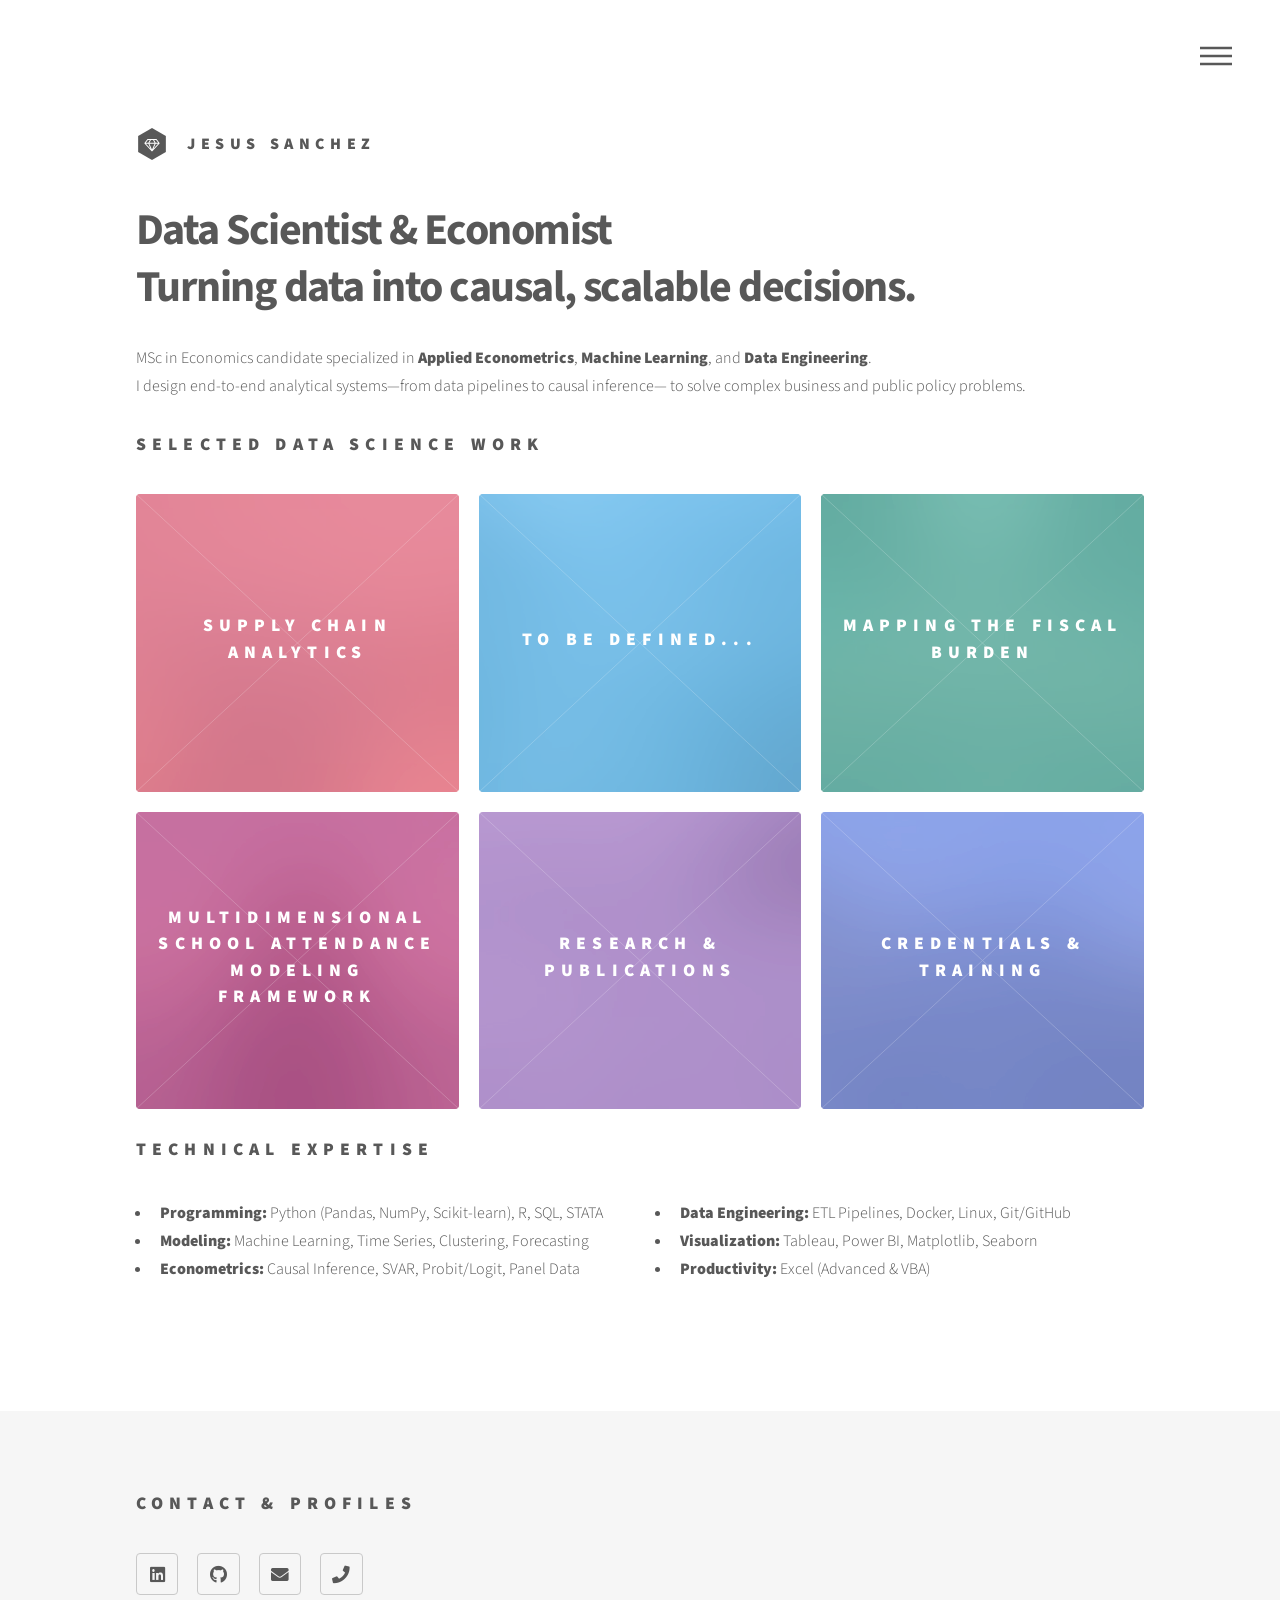
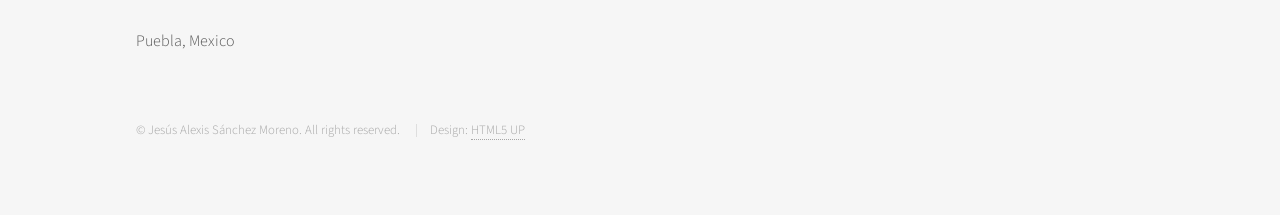
==== index.html @ 9dffff9d "credentials" ====
<!DOCTYPE HTML>
<html lang="en">

<head>
	<title>Jesus Sanchez | Data Scientist & Economist</title>
	<meta charset="utf-8" />
	<meta name="viewport" content="width=device-width, initial-scale=1, user-scalable=no" />
	<meta name="description"
		content="Jesus Sanchez – Data Scientist & Economist specializing in applied econometrics, machine learning, and data engineering for decision-making." />
	<link rel="stylesheet" href="assets/css/main.css" />
	<noscript>
		<link rel="stylesheet" href="assets/css/noscript.css" />
	</noscript>
</head>

<body class="is-preload">
	<div id="wrapper">

		<!-- Header -->
		<header id="header">
			<div class="inner">
				<a href="index.html" class="logo">
					<span class="symbol"><img src="images/logo.svg" alt="" /></span>
					<span class="title">Jesus Sanchez</span>
				</a>
				<nav>
					<ul>
						<li><a href="#menu">Menu</a></li>
					</ul>
				</nav>
			</div>
		</header>

		<!-- Menu -->
		<nav id="menu">
			<h2>Menu</h2>
			<ul>
				<li><a href="index.html">Home</a></li>
				<li><a href="https://github.com/JesusSanchezM" target="_blank">GitHub</a></li>
				<li><a href="https://linkedin.com/in/jesus-alexis-sanchez-moreno-b64694247" target="_blank">LinkedIn</a>
				</li>
			</ul>
		</nav>

		<!-- Main -->
		<div id="main">
			<div class="inner">

				<!-- Hero Section -->
				<header>
					<h1>
						Data Scientist & Economist<br />
						Turning data into causal, scalable decisions.
					</h1>
					<p>
						MSc in Economics candidate specialized in <b>Applied Econometrics</b>,
						<b>Machine Learning</b>, and <b>Data Engineering</b>.<br />
						I design end-to-end analytical systems—from data pipelines to causal inference—
						to solve complex business and public policy problems.
					</p>
				</header>

				<!-- Projects -->
				<h2>Selected Data Science Work</h2>
				<section class="tiles">

					<article class="style1">
						<span class="image"><img src="images/pic01.jpg" alt="" /></span>
						<a href="1.supply_chain.html">
							<h2>Supply Chain Analytics</h2>
							<div class="content">
								<p>
									Demand forecasting, inventory optimization, and unsupervised learning
									for operational decision-making.
								</p>
							</div>
						</a>
					</article>

					<article class="style2">
						<span class="image"><img src="images/pic02.jpg" alt="" /></span>
						<a href="2.marketing.html">
							<h2>To be defined...</h2>
							<div class="content">
								<p>
									Customer Lifetime Value, ROI attribution, and predictive segmentation models.
								</p>
							</div>
						</a>
					</article>

					<article class="style3">
						<span class="image"><img src="images/pic03.jpg" alt="" /></span>
						<a href="3.fiscal.html">
							<h2>Mapping the fiscal burden</h2>
							<div class="content">
								<p>
									Automated ETL pipelines, reproducible workflows, and data governance solutions.
								</p>
							</div>
						</a>
					</article>

					<article class="style4">
						<span class="image"><img src="images/pic04.jpg" alt="" /></span>
						<a href="4.socioeconomic.html">
							<h2>Multidimensional school attendance modeling framework</h2>
							<div class="content">
								<p>
									Econometric modeling and causal inference applied to education
									and socioeconomic outcomes.
								</p>
							</div>
						</a>
					</article>

					<article class="style5">
						<span class="image"><img src="images/pic05.jpg" alt="" /></span>
						<a href="5.publications.html">
							<h2>Research & Publications</h2>
							<div class="content">
								<p>
									Academic research, empirical papers, and central-bank data challenges.
								</p>
							</div>
						</a>
					</article>

					<article class="style6">
						<span class="image"><img src="images/pic06.jpg" alt="" /></span>
						<a href="6.certificates.html">
							<h2>Credentials & Training</h2>
							<div class="content">
								<p>
									Applied Data Science, FinTech, and professional certifications.
								</p>
							</div>
						</a>
					</article>

				</section>

				<br />

				<!-- Tech Stack -->
				<h2>Technical Expertise</h2>
				<div class="row">
					<div class="col-6 col-12-medium">
						<ul>
							<li><b>Programming:</b> Python (Pandas, NumPy, Scikit-learn), R, SQL, STATA</li>
							<li><b>Modeling:</b> Machine Learning, Time Series, Clustering, Forecasting</li>
							<li><b>Econometrics:</b> Causal Inference, SVAR, Probit/Logit, Panel Data</li>
						</ul>
					</div>
					<div class="col-6 col-12-medium">
						<ul>
							<li><b>Data Engineering:</b> ETL Pipelines, Docker, Linux, Git/GitHub</li>
							<li><b>Visualization:</b> Tableau, Power BI, Matplotlib, Seaborn</li>
							<li><b>Productivity:</b> Excel (Advanced & VBA)</li>
						</ul>
					</div>
				</div>

			</div>
		</div>

		<!-- Footer -->
		<footer id="footer">
			<div class="inner">
				<section>
					<h2>Contact & Profiles</h2>
					<ul class="icons">
						<li>
							<a href="https://linkedin.com/in/jesus-alexis-sanchez-moreno-b64694247"
								class="icon brands style2 fa-linkedin">
								<span class="label">LinkedIn</span>
							</a>
						</li>
						<li>
							<a href="https://github.com/JesusSanchezM" class="icon brands style2 fa-github">
								<span class="label">GitHub</span>
							</a>
						</li>
						<li>
							<a href="mailto:sm224470329@alm.buap.mx" class="icon solid style2 fa-envelope">
								<span class="label">Email</span>
							</a>
						</li>
						<li>
							<a href="tel:+522221058033" class="icon solid style2 fa-phone">
								<span class="label">Phone</span>
							</a>
						</li>
					</ul>
					<p>Puebla, Mexico</p>
				</section>

				<ul class="copyright">
					<li>&copy; Jesús Alexis Sánchez Moreno. All rights reserved.</li>
					<li>Design: <a href="http://html5up.net">HTML5 UP</a></li>
				</ul>
			</div>
		</footer>

	</div>

	<!-- Scripts -->
	<script src="assets/js/jquery.min.js"></script>
	<script src="assets/js/browser.min.js"></script>
	<script src="assets/js/breakpoints.min.js"></script>
	<script src="assets/js/util.js"></script>
	<script src="assets/js/main.js"></script>

</body>

</html>
---- assets/css/main.css ----
@import url(fontawesome-all.min.css);
@import url("https://fonts.googleapis.com/css?family=Source+Sans+Pro:300,700,900");

/*
	Phantom by HTML5 UP
	html5up.net | @ajlkn
	Free for personal and commercial use under the CCA 3.0 license (html5up.net/license)
*/

html, body, div, span, applet, object,
iframe, h1, h2, h3, h4, h5, h6, p, blockquote,
pre, a, abbr, acronym, address, big, cite,
code, del, dfn, em, img, ins, kbd, q, s, samp,
small, strike, strong, sub, sup, tt, var, b,
u, i, center, dl, dt, dd, ol, ul, li, fieldset,
form, label, legend, table, caption, tbody,
tfoot, thead, tr, th, td, article, aside,
canvas, details, embed, figure, figcaption,
footer, header, hgroup, menu, nav, output, ruby,
section, summary, time, mark, audio, video {
	margin: 0;
	padding: 0;
	border: 0;
	font-size: 100%;
	font: inherit;
	vertical-align: baseline;}

article, aside, details, figcaption, figure,
footer, header, hgroup, menu, nav, section {
	display: block;}

body {
	line-height: 1;
}

ol, ul {
	list-style: none;
}

blockquote, q {
	quotes: none;
}

	blockquote:before, blockquote:after, q:before, q:after {
		content: '';
		content: none;
	}

table {
	border-collapse: collapse;
	border-spacing: 0;
}

body {
	-webkit-text-size-adjust: none;
}

mark {
	background-color: transparent;
	color: inherit;
}

input::-moz-focus-inner {
	border: 0;
	padding: 0;
}

input, select, textarea {
	-moz-appearance: none;
	-webkit-appearance: none;
	-ms-appearance: none;
	appearance: none;
}

/* Basic */

	@-ms-viewport {
		width: device-width;
	}

	body {
		-ms-overflow-style: scrollbar;
	}

	@media screen and (max-width: 480px) {

		html, body {
			min-width: 320px;
		}

	}

	html {
		box-sizing: border-box;
	}

	*, *:before, *:after {
		box-sizing: inherit;
	}

	body {
		background: #ffffff;
	}

		body.is-preload *, body.is-preload *:before, body.is-preload *:after {
			-moz-animation: none !important;
			-webkit-animation: none !important;
			-ms-animation: none !important;
			animation: none !important;
			-moz-transition: none !important;
			-webkit-transition: none !important;
			-ms-transition: none !important;
			transition: none !important;
		}

/* Type */

	body, input, select, textarea {
		color: #585858;
		font-family: "Source Sans Pro", Helvetica, sans-serif;
		font-size: 16pt;
		font-weight: 300;
		line-height: 1.75;
	}

		@media screen and (max-width: 1680px) {

			body, input, select, textarea {
				font-size: 14pt;
			}

		}

		@media screen and (max-width: 1280px) {

			body, input, select, textarea {
				font-size: 12pt;
			}

		}

	a {
		-moz-transition: border-bottom-color 0.2s ease, color 0.2s ease;
		-webkit-transition: border-bottom-color 0.2s ease, color 0.2s ease;
		-ms-transition: border-bottom-color 0.2s ease, color 0.2s ease;
		transition: border-bottom-color 0.2s ease, color 0.2s ease;
		text-decoration: none;
		color: #585858;
		border-bottom: dotted 1px rgba(88, 88, 88, 0.5);
	}

		a:hover {
			border-bottom-color: transparent;
			color: #f2849e !important;
		}

	strong, b {
		font-weight: 900;
	}

	em, i {
		font-style: italic;
	}

	p {
		margin: 0 0 2em 0;
	}

	h1 {
		font-size: 2.75em;
		font-weight: 700;
		line-height: 1.3;
		margin: 0 0 1em 0;
		letter-spacing: -0.035em;
	}

		h1 a {
			color: inherit;
		}

		@media screen and (max-width: 736px) {

			h1 {
				font-size: 2em;
				margin: 0 0 1em 0;
			}

		}

		@media screen and (max-width: 360px) {

			h1 {
				font-size: 1.75em;
			}

		}

	h2, h3, h4, h5, h6 {
		font-weight: 900;
		line-height: 1.5;
		margin: 0 0 2em 0;
		text-transform: uppercase;
		letter-spacing: 0.35em;
	}

		h2 a, h3 a, h4 a, h5 a, h6 a {
			color: inherit;
		}

	h2 {
		font-size: 1.1em;
	}

	h3 {
		font-size: 1em;
	}

	h4 {
		font-size: 0.8em;
	}

	h5 {
		font-size: 0.8em;
	}

	h6 {
		font-size: 0.8em;
	}

	@media screen and (max-width: 980px) {

		h1 br, h2 br, h3 br, h4 br, h5 br, h6 br {
			display: none;
		}

	}

	@media screen and (max-width: 736px) {

		h2 {
			font-size: 1em;
		}

		h3 {
			font-size: 0.8em;
		}

	}

	sub {
		font-size: 0.8em;
		position: relative;
		top: 0.5em;
	}

	sup {
		font-size: 0.8em;
		position: relative;
		top: -0.5em;
	}

	blockquote {
		border-left: solid 4px #c9c9c9;
		font-style: italic;
		margin: 0 0 2em 0;
		padding: 0.5em 0 0.5em 2em;
	}

	code {
		background: rgba(144, 144, 144, 0.075);
		border-radius: 4px;
		border: solid 1px #c9c9c9;
		font-family: "Courier New", monospace;
		font-size: 0.9em;
		margin: 0 0.25em;
		padding: 0.25em 0.65em;
	}

	pre {
		-webkit-overflow-scrolling: touch;
		font-family: "Courier New", monospace;
		font-size: 0.9em;
		margin: 0 0 2em 0;
	}

		pre code {
			display: block;
			line-height: 1.75;
			padding: 1em 1.5em;
			overflow-x: auto;
		}

	hr {
		border: 0;
		border-bottom: solid 1px #c9c9c9;
		margin: 2em 0;
	}

		hr.major {
			margin: 3em 0;
		}

	.align-left {
		text-align: left;
	}

	.align-center {
		text-align: center;
	}

	.align-right {
		text-align: right;
	}

/* Row */

	.row {
		display: flex;
		flex-wrap: wrap;
		box-sizing: border-box;
		align-items: stretch;
	}

		.row > * {
			box-sizing: border-box;
		}

		.row.gtr-uniform > * > :last-child {
			margin-bottom: 0;
		}

		.row.aln-left {
			justify-content: flex-start;
		}

		.row.aln-center {
			justify-content: center;
		}

		.row.aln-right {
			justify-content: flex-end;
		}

		.row.aln-top {
			align-items: flex-start;
		}

		.row.aln-middle {
			align-items: center;
		}

		.row.aln-bottom {
			align-items: flex-end;
		}

		.row > .imp {
			order: -1;
		}

		.row > .col-1 {
			width: 8.33333%;
		}

		.row > .off-1 {
			margin-left: 8.33333%;
		}

		.row > .col-2 {
			width: 16.66667%;
		}

		.row > .off-2 {
			margin-left: 16.66667%;
		}

		.row > .col-3 {
			width: 25%;
		}

		.row > .off-3 {
			margin-left: 25%;
		}

		.row > .col-4 {
			width: 33.33333%;
		}

		.row > .off-4 {
			margin-left: 33.33333%;
		}

		.row > .col-5 {
			width: 41.66667%;
		}

		.row > .off-5 {
			margin-left: 41.66667%;
		}

		.row > .col-6 {
			width: 50%;
		}

		.row > .off-6 {
			margin-left: 50%;
		}

		.row > .col-7 {
			width: 58.33333%;
		}

		.row > .off-7 {
			margin-left: 58.33333%;
		}

		.row > .col-8 {
			width: 66.66667%;
		}

		.row > .off-8 {
			margin-left: 66.66667%;
		}

		.row > .col-9 {
			width: 75%;
		}

		.row > .off-9 {
			margin-left: 75%;
		}

		.row > .col-10 {
			width: 83.33333%;
		}

		.row > .off-10 {
			margin-left: 83.33333%;
		}

		.row > .col-11 {
			width: 91.66667%;
		}

		.row > .off-11 {
			margin-left: 91.66667%;
		}

		.row > .col-12 {
			width: 100%;
		}

		.row > .off-12 {
			margin-left: 100%;
		}

		.row.gtr-0 {
			margin-top: 0;
			margin-left: 0em;
		}

			.row.gtr-0 > * {
				padding: 0 0 0 0em;
			}

			.row.gtr-0.gtr-uniform {
				margin-top: 0em;
			}

				.row.gtr-0.gtr-uniform > * {
					padding-top: 0em;
				}

		.row.gtr-25 {
			margin-top: 0;
			margin-left: -0.5em;
		}

			.row.gtr-25 > * {
				padding: 0 0 0 0.5em;
			}

			.row.gtr-25.gtr-uniform {
				margin-top: -0.5em;
			}

				.row.gtr-25.gtr-uniform > * {
					padding-top: 0.5em;
				}

		.row.gtr-50 {
			margin-top: 0;
			margin-left: -1em;
		}

			.row.gtr-50 > * {
				padding: 0 0 0 1em;
			}

			.row.gtr-50.gtr-uniform {
				margin-top: -1em;
			}

				.row.gtr-50.gtr-uniform > * {
					padding-top: 1em;
				}

		.row {
			margin-top: 0;
			margin-left: -2em;
		}

			.row > * {
				padding: 0 0 0 2em;
			}

			.row.gtr-uniform {
				margin-top: -2em;
			}

				.row.gtr-uniform > * {
					padding-top: 2em;
				}

		.row.gtr-150 {
			margin-top: 0;
			margin-left: -3em;
		}

			.row.gtr-150 > * {
				padding: 0 0 0 3em;
			}

			.row.gtr-150.gtr-uniform {
				margin-top: -3em;
			}

				.row.gtr-150.gtr-uniform > * {
					padding-top: 3em;
				}

		.row.gtr-200 {
			margin-top: 0;
			margin-left: -4em;
		}

			.row.gtr-200 > * {
				padding: 0 0 0 4em;
			}

			.row.gtr-200.gtr-uniform {
				margin-top: -4em;
			}

				.row.gtr-200.gtr-uniform > * {
					padding-top: 4em;
				}

		@media screen and (max-width: 1680px) {

			.row {
				display: flex;
				flex-wrap: wrap;
				box-sizing: border-box;
				align-items: stretch;
			}

				.row > * {
					box-sizing: border-box;
				}

				.row.gtr-uniform > * > :last-child {
					margin-bottom: 0;
				}

				.row.aln-left {
					justify-content: flex-start;
				}

				.row.aln-center {
					justify-content: center;
				}

				.row.aln-right {
					justify-content: flex-end;
				}

				.row.aln-top {
					align-items: flex-start;
				}

				.row.aln-middle {
					align-items: center;
				}

				.row.aln-bottom {
					align-items: flex-end;
				}

				.row > .imp-xlarge {
					order: -1;
				}

				.row > .col-1-xlarge {
					width: 8.33333%;
				}

				.row > .off-1-xlarge {
					margin-left: 8.33333%;
				}

				.row > .col-2-xlarge {
					width: 16.66667%;
				}

				.row > .off-2-xlarge {
					margin-left: 16.66667%;
				}

				.row > .col-3-xlarge {
					width: 25%;
				}

				.row > .off-3-xlarge {
					margin-left: 25%;
				}

				.row > .col-4-xlarge {
					width: 33.33333%;
				}

				.row > .off-4-xlarge {
					margin-left: 33.33333%;
				}

				.row > .col-5-xlarge {
					width: 41.66667%;
				}

				.row > .off-5-xlarge {
					margin-left: 41.66667%;
				}

				.row > .col-6-xlarge {
					width: 50%;
				}

				.row > .off-6-xlarge {
					margin-left: 50%;
				}

				.row > .col-7-xlarge {
					width: 58.33333%;
				}

				.row > .off-7-xlarge {
					margin-left: 58.33333%;
				}

				.row > .col-8-xlarge {
					width: 66.66667%;
				}

				.row > .off-8-xlarge {
					margin-left: 66.66667%;
				}

				.row > .col-9-xlarge {
					width: 75%;
				}

				.row > .off-9-xlarge {
					margin-left: 75%;
				}

				.row > .col-10-xlarge {
					width: 83.33333%;
				}

				.row > .off-10-xlarge {
					margin-left: 83.33333%;
				}

				.row > .col-11-xlarge {
					width: 91.66667%;
				}

				.row > .off-11-xlarge {
					margin-left: 91.66667%;
				}

				.row > .col-12-xlarge {
					width: 100%;
				}

				.row > .off-12-xlarge {
					margin-left: 100%;
				}

				.row.gtr-0 {
					margin-top: 0;
					margin-left: 0em;
				}

					.row.gtr-0 > * {
						padding: 0 0 0 0em;
					}

					.row.gtr-0.gtr-uniform {
						margin-top: 0em;
					}

						.row.gtr-0.gtr-uniform > * {
							padding-top: 0em;
						}

				.row.gtr-25 {
					margin-top: 0;
					margin-left: -0.5em;
				}

					.row.gtr-25 > * {
						padding: 0 0 0 0.5em;
					}

					.row.gtr-25.gtr-uniform {
						margin-top: -0.5em;
					}

						.row.gtr-25.gtr-uniform > * {
							padding-top: 0.5em;
						}

				.row.gtr-50 {
					margin-top: 0;
					margin-left: -1em;
				}

					.row.gtr-50 > * {
						padding: 0 0 0 1em;
					}

					.row.gtr-50.gtr-uniform {
						margin-top: -1em;
					}

						.row.gtr-50.gtr-uniform > * {
							padding-top: 1em;
						}

				.row {
					margin-top: 0;
					margin-left: -2em;
				}

					.row > * {
						padding: 0 0 0 2em;
					}

					.row.gtr-uniform {
						margin-top: -2em;
					}

						.row.gtr-uniform > * {
							padding-top: 2em;
						}

				.row.gtr-150 {
					margin-top: 0;
					margin-left: -3em;
				}

					.row.gtr-150 > * {
						padding: 0 0 0 3em;
					}

					.row.gtr-150.gtr-uniform {
						margin-top: -3em;
					}

						.row.gtr-150.gtr-uniform > * {
							padding-top: 3em;
						}

				.row.gtr-200 {
					margin-top: 0;
					margin-left: -4em;
				}

					.row.gtr-200 > * {
						padding: 0 0 0 4em;
					}

					.row.gtr-200.gtr-uniform {
						margin-top: -4em;
					}

						.row.gtr-200.gtr-uniform > * {
							padding-top: 4em;
						}

		}

		@media screen and (max-width: 1280px) {

			.row {
				display: flex;
				flex-wrap: wrap;
				box-sizing: border-box;
				align-items: stretch;
			}

				.row > * {
					box-sizing: border-box;
				}

				.row.gtr-uniform > * > :last-child {
					margin-bottom: 0;
				}

				.row.aln-left {
					justify-content: flex-start;
				}

				.row.aln-center {
					justify-content: center;
				}

				.row.aln-right {
					justify-content: flex-end;
				}

				.row.aln-top {
					align-items: flex-start;
				}

				.row.aln-middle {
					align-items: center;
				}

				.row.aln-bottom {
					align-items: flex-end;
				}

				.row > .imp-large {
					order: -1;
				}

				.row > .col-1-large {
					width: 8.33333%;
				}

				.row > .off-1-large {
					margin-left: 8.33333%;
				}

				.row > .col-2-large {
					width: 16.66667%;
				}

				.row > .off-2-large {
					margin-left: 16.66667%;
				}

				.row > .col-3-large {
					width: 25%;
				}

				.row > .off-3-large {
					margin-left: 25%;
				}

				.row > .col-4-large {
					width: 33.33333%;
				}

				.row > .off-4-large {
					margin-left: 33.33333%;
				}

				.row > .col-5-large {
					width: 41.66667%;
				}

				.row > .off-5-large {
					margin-left: 41.66667%;
				}

				.row > .col-6-large {
					width: 50%;
				}

				.row > .off-6-large {
					margin-left: 50%;
				}

				.row > .col-7-large {
					width: 58.33333%;
				}

				.row > .off-7-large {
					margin-left: 58.33333%;
				}

				.row > .col-8-large {
					width: 66.66667%;
				}

				.row > .off-8-large {
					margin-left: 66.66667%;
				}

				.row > .col-9-large {
					width: 75%;
				}

				.row > .off-9-large {
					margin-left: 75%;
				}

				.row > .col-10-large {
					width: 83.33333%;
				}

				.row > .off-10-large {
					margin-left: 83.33333%;
				}

				.row > .col-11-large {
					width: 91.66667%;
				}

				.row > .off-11-large {
					margin-left: 91.66667%;
				}

				.row > .col-12-large {
					width: 100%;
				}

				.row > .off-12-large {
					margin-left: 100%;
				}

				.row.gtr-0 {
					margin-top: 0;
					margin-left: 0em;
				}

					.row.gtr-0 > * {
						padding: 0 0 0 0em;
					}

					.row.gtr-0.gtr-uniform {
						margin-top: 0em;
					}

						.row.gtr-0.gtr-uniform > * {
							padding-top: 0em;
						}

				.row.gtr-25 {
					margin-top: 0;
					margin-left: -0.5em;
				}

					.row.gtr-25 > * {
						padding: 0 0 0 0.5em;
					}

					.row.gtr-25.gtr-uniform {
						margin-top: -0.5em;
					}

						.row.gtr-25.gtr-uniform > * {
							padding-top: 0.5em;
						}

				.row.gtr-50 {
					margin-top: 0;
					margin-left: -1em;
				}

					.row.gtr-50 > * {
						padding: 0 0 0 1em;
					}

					.row.gtr-50.gtr-uniform {
						margin-top: -1em;
					}

						.row.gtr-50.gtr-uniform > * {
							padding-top: 1em;
						}

				.row {
					margin-top: 0;
					margin-left: -2em;
				}

					.row > * {
						padding: 0 0 0 2em;
					}

					.row.gtr-uniform {
						margin-top: -2em;
					}

						.row.gtr-uniform > * {
							padding-top: 2em;
						}

				.row.gtr-150 {
					margin-top: 0;
					margin-left: -3em;
				}

					.row.gtr-150 > * {
						padding: 0 0 0 3em;
					}

					.row.gtr-150.gtr-uniform {
						margin-top: -3em;
					}

						.row.gtr-150.gtr-uniform > * {
							padding-top: 3em;
						}

				.row.gtr-200 {
					margin-top: 0;
					margin-left: -4em;
				}

					.row.gtr-200 > * {
						padding: 0 0 0 4em;
					}

					.row.gtr-200.gtr-uniform {
						margin-top: -4em;
					}

						.row.gtr-200.gtr-uniform > * {
							padding-top: 4em;
						}

		}

		@media screen and (max-width: 980px) {

			.row {
				display: flex;
				flex-wrap: wrap;
				box-sizing: border-box;
				align-items: stretch;
			}

				.row > * {
					box-sizing: border-box;
				}

				.row.gtr-uniform > * > :last-child {
					margin-bottom: 0;
				}

				.row.aln-left {
					justify-content: flex-start;
				}

				.row.aln-center {
					justify-content: center;
				}

				.row.aln-right {
					justify-content: flex-end;
				}

				.row.aln-top {
					align-items: flex-start;
				}

				.row.aln-middle {
					align-items: center;
				}

				.row.aln-bottom {
					align-items: flex-end;
				}

				.row > .imp-medium {
					order: -1;
				}

				.row > .col-1-medium {
					width: 8.33333%;
				}

				.row > .off-1-medium {
					margin-left: 8.33333%;
				}

				.row > .col-2-medium {
					width: 16.66667%;
				}

				.row > .off-2-medium {
					margin-left: 16.66667%;
				}

				.row > .col-3-medium {
					width: 25%;
				}

				.row > .off-3-medium {
					margin-left: 25%;
				}

				.row > .col-4-medium {
					width: 33.33333%;
				}

				.row > .off-4-medium {
					margin-left: 33.33333%;
				}

				.row > .col-5-medium {
					width: 41.66667%;
				}

				.row > .off-5-medium {
					margin-left: 41.66667%;
				}

				.row > .col-6-medium {
					width: 50%;
				}

				.row > .off-6-medium {
					margin-left: 50%;
				}

				.row > .col-7-medium {
					width: 58.33333%;
				}

				.row > .off-7-medium {
					margin-left: 58.33333%;
				}

				.row > .col-8-medium {
					width: 66.66667%;
				}

				.row > .off-8-medium {
					margin-left: 66.66667%;
				}

				.row > .col-9-medium {
					width: 75%;
				}

				.row > .off-9-medium {
					margin-left: 75%;
				}

				.row > .col-10-medium {
					width: 83.33333%;
				}

				.row > .off-10-medium {
					margin-left: 83.33333%;
				}

				.row > .col-11-medium {
					width: 91.66667%;
				}

				.row > .off-11-medium {
					margin-left: 91.66667%;
				}

				.row > .col-12-medium {
					width: 100%;
				}

				.row > .off-12-medium {
					margin-left: 100%;
				}

				.row.gtr-0 {
					margin-top: 0;
					margin-left: 0em;
				}

					.row.gtr-0 > * {
						padding: 0 0 0 0em;
					}

					.row.gtr-0.gtr-uniform {
						margin-top: 0em;
					}

						.row.gtr-0.gtr-uniform > * {
							padding-top: 0em;
						}

				.row.gtr-25 {
					margin-top: 0;
					margin-left: -0.375em;
				}

					.row.gtr-25 > * {
						padding: 0 0 0 0.375em;
					}

					.row.gtr-25.gtr-uniform {
						margin-top: -0.375em;
					}

						.row.gtr-25.gtr-uniform > * {
							padding-top: 0.375em;
						}

				.row.gtr-50 {
					margin-top: 0;
					margin-left: -0.75em;
				}

					.row.gtr-50 > * {
						padding: 0 0 0 0.75em;
					}

					.row.gtr-50.gtr-uniform {
						margin-top: -0.75em;
					}

						.row.gtr-50.gtr-uniform > * {
							padding-top: 0.75em;
						}

				.row {
					margin-top: 0;
					margin-left: -1.5em;
				}

					.row > * {
						padding: 0 0 0 1.5em;
					}

					.row.gtr-uniform {
						margin-top: -1.5em;
					}

						.row.gtr-uniform > * {
							padding-top: 1.5em;
						}

				.row.gtr-150 {
					margin-top: 0;
					margin-left: -2.25em;
				}

					.row.gtr-150 > * {
						padding: 0 0 0 2.25em;
					}

					.row.gtr-150.gtr-uniform {
						margin-top: -2.25em;
					}

						.row.gtr-150.gtr-uniform > * {
							padding-top: 2.25em;
						}

				.row.gtr-200 {
					margin-top: 0;
					margin-left: -3em;
				}

					.row.gtr-200 > * {
						padding: 0 0 0 3em;
					}

					.row.gtr-200.gtr-uniform {
						margin-top: -3em;
					}

						.row.gtr-200.gtr-uniform > * {
							padding-top: 3em;
						}

		}

		@media screen and (max-width: 736px) {

			.row {
				display: flex;
				flex-wrap: wrap;
				box-sizing: border-box;
				align-items: stretch;
			}

				.row > * {
					box-sizing: border-box;
				}

				.row.gtr-uniform > * > :last-child {
					margin-bottom: 0;
				}

				.row.aln-left {
					justify-content: flex-start;
				}

				.row.aln-center {
					justify-content: center;
				}

				.row.aln-right {
					justify-content: flex-end;
				}

				.row.aln-top {
					align-items: flex-start;
				}

				.row.aln-middle {
					align-items: center;
				}

				.row.aln-bottom {
					align-items: flex-end;
				}

				.row > .imp-small {
					order: -1;
				}

				.row > .col-1-small {
					width: 8.33333%;
				}

				.row > .off-1-small {
					margin-left: 8.33333%;
				}

				.row > .col-2-small {
					width: 16.66667%;
				}

				.row > .off-2-small {
					margin-left: 16.66667%;
				}

				.row > .col-3-small {
					width: 25%;
				}

				.row > .off-3-small {
					margin-left: 25%;
				}

				.row > .col-4-small {
					width: 33.33333%;
				}

				.row > .off-4-small {
					margin-left: 33.33333%;
				}

				.row > .col-5-small {
					width: 41.66667%;
				}

				.row > .off-5-small {
					margin-left: 41.66667%;
				}

				.row > .col-6-small {
					width: 50%;
				}

				.row > .off-6-small {
					margin-left: 50%;
				}

				.row > .col-7-small {
					width: 58.33333%;
				}

				.row > .off-7-small {
					margin-left: 58.33333%;
				}

				.row > .col-8-small {
					width: 66.66667%;
				}

				.row > .off-8-small {
					margin-left: 66.66667%;
				}

				.row > .col-9-small {
					width: 75%;
				}

				.row > .off-9-small {
					margin-left: 75%;
				}

				.row > .col-10-small {
					width: 83.33333%;
				}

				.row > .off-10-small {
					margin-left: 83.33333%;
				}

				.row > .col-11-small {
					width: 91.66667%;
				}

				.row > .off-11-small {
					margin-left: 91.66667%;
				}

				.row > .col-12-small {
					width: 100%;
				}

				.row > .off-12-small {
					margin-left: 100%;
				}

				.row.gtr-0 {
					margin-top: 0;
					margin-left: 0em;
				}

					.row.gtr-0 > * {
						padding: 0 0 0 0em;
					}

					.row.gtr-0.gtr-uniform {
						margin-top: 0em;
					}

						.row.gtr-0.gtr-uniform > * {
							padding-top: 0em;
						}

				.row.gtr-25 {
					margin-top: 0;
					margin-left: -0.25em;
				}

					.row.gtr-25 > * {
						padding: 0 0 0 0.25em;
					}

					.row.gtr-25.gtr-uniform {
						margin-top: -0.25em;
					}

						.row.gtr-25.gtr-uniform > * {
							padding-top: 0.25em;
						}

				.row.gtr-50 {
					margin-top: 0;
					margin-left: -0.5em;
				}

					.row.gtr-50 > * {
						padding: 0 0 0 0.5em;
					}

					.row.gtr-50.gtr-uniform {
						margin-top: -0.5em;
					}

						.row.gtr-50.gtr-uniform > * {
							padding-top: 0.5em;
						}

				.row {
					margin-top: 0;
					margin-left: -1em;
				}

					.row > * {
						padding: 0 0 0 1em;
					}

					.row.gtr-uniform {
						margin-top: -1em;
					}

						.row.gtr-uniform > * {
							padding-top: 1em;
						}

				.row.gtr-150 {
					margin-top: 0;
					margin-left: -1.5em;
				}

					.row.gtr-150 > * {
						padding: 0 0 0 1.5em;
					}

					.row.gtr-150.gtr-uniform {
						margin-top: -1.5em;
					}

						.row.gtr-150.gtr-uniform > * {
							padding-top: 1.5em;
						}

				.row.gtr-200 {
					margin-top: 0;
					margin-left: -2em;
				}

					.row.gtr-200 > * {
						padding: 0 0 0 2em;
					}

					.row.gtr-200.gtr-uniform {
						margin-top: -2em;
					}

						.row.gtr-200.gtr-uniform > * {
							padding-top: 2em;
						}

		}

		@media screen and (max-width: 480px) {

			.row {
				display: flex;
				flex-wrap: wrap;
				box-sizing: border-box;
				align-items: stretch;
			}

				.row > * {
					box-sizing: border-box;
				}

				.row.gtr-uniform > * > :last-child {
					margin-bottom: 0;
				}

				.row.aln-left {
					justify-content: flex-start;
				}

				.row.aln-center {
					justify-content: center;
				}

				.row.aln-right {
					justify-content: flex-end;
				}

				.row.aln-top {
					align-items: flex-start;
				}

				.row.aln-middle {
					align-items: center;
				}

				.row.aln-bottom {
					align-items: flex-end;
				}

				.row > .imp-xsmall {
					order: -1;
				}

				.row > .col-1-xsmall {
					width: 8.33333%;
				}

				.row > .off-1-xsmall {
					margin-left: 8.33333%;
				}

				.row > .col-2-xsmall {
					width: 16.66667%;
				}

				.row > .off-2-xsmall {
					margin-left: 16.66667%;
				}

				.row > .col-3-xsmall {
					width: 25%;
				}

				.row > .off-3-xsmall {
					margin-left: 25%;
				}

				.row > .col-4-xsmall {
					width: 33.33333%;
				}

				.row > .off-4-xsmall {
					margin-left: 33.33333%;
				}

				.row > .col-5-xsmall {
					width: 41.66667%;
				}

				.row > .off-5-xsmall {
					margin-left: 41.66667%;
				}

				.row > .col-6-xsmall {
					width: 50%;
				}

				.row > .off-6-xsmall {
					margin-left: 50%;
				}

				.row > .col-7-xsmall {
					width: 58.33333%;
				}

				.row > .off-7-xsmall {
					margin-left: 58.33333%;
				}

				.row > .col-8-xsmall {
					width: 66.66667%;
				}

				.row > .off-8-xsmall {
					margin-left: 66.66667%;
				}

				.row > .col-9-xsmall {
					width: 75%;
				}

				.row > .off-9-xsmall {
					margin-left: 75%;
				}

				.row > .col-10-xsmall {
					width: 83.33333%;
				}

				.row > .off-10-xsmall {
					margin-left: 83.33333%;
				}

				.row > .col-11-xsmall {
					width: 91.66667%;
				}

				.row > .off-11-xsmall {
					margin-left: 91.66667%;
				}

				.row > .col-12-xsmall {
					width: 100%;
				}

				.row > .off-12-xsmall {
					margin-left: 100%;
				}

				.row.gtr-0 {
					margin-top: 0;
					margin-left: 0em;
				}

					.row.gtr-0 > * {
						padding: 0 0 0 0em;
					}

					.row.gtr-0.gtr-uniform {
						margin-top: 0em;
					}

						.row.gtr-0.gtr-uniform > * {
							padding-top: 0em;
						}

				.row.gtr-25 {
					margin-top: 0;
					margin-left: -0.25em;
				}

					.row.gtr-25 > * {
						padding: 0 0 0 0.25em;
					}

					.row.gtr-25.gtr-uniform {
						margin-top: -0.25em;
					}

						.row.gtr-25.gtr-uniform > * {
							padding-top: 0.25em;
						}

				.row.gtr-50 {
					margin-top: 0;
					margin-left: -0.5em;
				}

					.row.gtr-50 > * {
						padding: 0 0 0 0.5em;
					}

					.row.gtr-50.gtr-uniform {
						margin-top: -0.5em;
					}

						.row.gtr-50.gtr-uniform > * {
							padding-top: 0.5em;
						}

				.row {
					margin-top: 0;
					margin-left: -1em;
				}

					.row > * {
						padding: 0 0 0 1em;
					}

					.row.gtr-uniform {
						margin-top: -1em;
					}

						.row.gtr-uniform > * {
							padding-top: 1em;
						}

				.row.gtr-150 {
					margin-top: 0;
					margin-left: -1.5em;
				}

					.row.gtr-150 > * {
						padding: 0 0 0 1.5em;
					}

					.row.gtr-150.gtr-uniform {
						margin-top: -1.5em;
					}

						.row.gtr-150.gtr-uniform > * {
							padding-top: 1.5em;
						}

				.row.gtr-200 {
					margin-top: 0;
					margin-left: -2em;
				}

					.row.gtr-200 > * {
						padding: 0 0 0 2em;
					}

					.row.gtr-200.gtr-uniform {
						margin-top: -2em;
					}

						.row.gtr-200.gtr-uniform > * {
							padding-top: 2em;
						}

		}

/* Section/Article */

	section.special, article.special {
		text-align: center;
	}

	header p {
		margin-top: -1em;
	}

	@media screen and (max-width: 736px) {

		header p {
			margin-top: 0;
		}

	}

/* Icon */

	.icon {
		text-decoration: none;
		border-bottom: none;
		position: relative;
	}

		.icon:before {
			-moz-osx-font-smoothing: grayscale;
			-webkit-font-smoothing: antialiased;
			display: inline-block;
			font-style: normal;
			font-variant: normal;
			text-rendering: auto;
			line-height: 1;
			text-transform: none !important;
			font-family: 'Font Awesome 5 Free';
			font-weight: 400;
		}

		.icon > .label {
			display: none;
		}

		.icon:before {
			line-height: inherit;
		}

		.icon.solid:before {
			font-weight: 900;
		}

		.icon.brands:before {
			font-family: 'Font Awesome 5 Brands';
		}

		.icon.style2 {
			-moz-transition: background-color 0.2s ease-in-out, color 0.2s ease-in-out, border-color 0.2s ease-in-out;
			-webkit-transition: background-color 0.2s ease-in-out, color 0.2s ease-in-out, border-color 0.2s ease-in-out;
			-ms-transition: background-color 0.2s ease-in-out, color 0.2s ease-in-out, border-color 0.2s ease-in-out;
			transition: background-color 0.2s ease-in-out, color 0.2s ease-in-out, border-color 0.2s ease-in-out;
			background-color: transparent;
			border: solid 1px #c9c9c9;
			border-radius: 4px;
			width: 2.65em;
			height: 2.65em;
			display: inline-block;
			text-align: center;
			line-height: 2.65em;
			color: inherit;
		}

			.icon.style2:before {
				font-size: 1.1em;
			}

			.icon.style2:hover {
				color: #f2849e;
				border-color: #f2849e;
			}

			.icon.style2:active {
				background-color: rgba(242, 132, 158, 0.1);
			}

/* List */

	ol {
		list-style: decimal;
		margin: 0 0 2em 0;
		padding-left: 1.25em;
	}

		ol li {
			padding-left: 0.25em;
		}

	ul {
		list-style: disc;
		margin: 0 0 2em 0;
		padding-left: 1em;
	}

		ul li {
			padding-left: 0.5em;
		}

		ul.alt {
			list-style: none;
			padding-left: 0;
		}

			ul.alt li {
				border-top: solid 1px #c9c9c9;
				padding: 0.5em 0;
			}

				ul.alt li:first-child {
					border-top: 0;
					padding-top: 0;
				}

	dl {
		margin: 0 0 2em 0;
	}

		dl dt {
			display: block;
			font-weight: 900;
			margin: 0 0 1em 0;
		}

		dl dd {
			margin-left: 2em;
		}

/* Actions */

	ul.actions {
		display: -moz-flex;
		display: -webkit-flex;
		display: -ms-flex;
		display: flex;
		cursor: default;
		list-style: none;
		margin-left: -1em;
		padding-left: 0;
	}

		ul.actions li {
			padding: 0 0 0 1em;
			vertical-align: middle;
		}

		ul.actions.special {
			-moz-justify-content: center;
			-webkit-justify-content: center;
			-ms-justify-content: center;
			justify-content: center;
			width: 100%;
			margin-left: 0;
		}

			ul.actions.special li:first-child {
				padding-left: 0;
			}

		ul.actions.stacked {
			-moz-flex-direction: column;
			-webkit-flex-direction: column;
			-ms-flex-direction: column;
			flex-direction: column;
			margin-left: 0;
		}

			ul.actions.stacked li {
				padding: 1.3em 0 0 0;
			}

				ul.actions.stacked li:first-child {
					padding-top: 0;
				}

		ul.actions.fit {
			width: calc(100% + 1em);
		}

			ul.actions.fit li {
				-moz-flex-grow: 1;
				-webkit-flex-grow: 1;
				-ms-flex-grow: 1;
				flex-grow: 1;
				-moz-flex-shrink: 1;
				-webkit-flex-shrink: 1;
				-ms-flex-shrink: 1;
				flex-shrink: 1;
				width: 100%;
			}

				ul.actions.fit li > * {
					width: 100%;
				}

			ul.actions.fit.stacked {
				width: 100%;
			}

		@media screen and (max-width: 480px) {

			ul.actions:not(.fixed) {
				-moz-flex-direction: column;
				-webkit-flex-direction: column;
				-ms-flex-direction: column;
				flex-direction: column;
				margin-left: 0;
				width: 100% !important;
			}

				ul.actions:not(.fixed) li {
					-moz-flex-grow: 1;
					-webkit-flex-grow: 1;
					-ms-flex-grow: 1;
					flex-grow: 1;
					-moz-flex-shrink: 1;
					-webkit-flex-shrink: 1;
					-ms-flex-shrink: 1;
					flex-shrink: 1;
					padding: 1em 0 0 0;
					text-align: center;
					width: 100%;
				}

					ul.actions:not(.fixed) li > * {
						width: 100%;
					}

					ul.actions:not(.fixed) li:first-child {
						padding-top: 0;
					}

					ul.actions:not(.fixed) li input[type="submit"],
					ul.actions:not(.fixed) li input[type="reset"],
					ul.actions:not(.fixed) li input[type="button"],
					ul.actions:not(.fixed) li button,
					ul.actions:not(.fixed) li .button {
						width: 100%;
					}

						ul.actions:not(.fixed) li input[type="submit"].icon:before,
						ul.actions:not(.fixed) li input[type="reset"].icon:before,
						ul.actions:not(.fixed) li input[type="button"].icon:before,
						ul.actions:not(.fixed) li button.icon:before,
						ul.actions:not(.fixed) li .button.icon:before {
							margin-left: -0.5rem;
						}

		}

/* Icons */

	ul.icons {
		cursor: default;
		list-style: none;
		padding-left: 0;
		margin: -1em 0 2em -1em;
	}

		ul.icons li {
			display: inline-block;
			padding: 1em 0 0 1em;
		}

/* Form */

	form {
		margin: 0 0 2em 0;
		overflow-x: hidden;
	}

		form > :last-child {
			margin-bottom: 0;
		}

		form > .fields {
			display: -moz-flex;
			display: -webkit-flex;
			display: -ms-flex;
			display: flex;
			-moz-flex-wrap: wrap;
			-webkit-flex-wrap: wrap;
			-ms-flex-wrap: wrap;
			flex-wrap: wrap;
			width: calc(100% + 3em);
			margin: -1.5em 0 2em -1.5em;
		}

			form > .fields > .field {
				-moz-flex-grow: 0;
				-webkit-flex-grow: 0;
				-ms-flex-grow: 0;
				flex-grow: 0;
				-moz-flex-shrink: 0;
				-webkit-flex-shrink: 0;
				-ms-flex-shrink: 0;
				flex-shrink: 0;
				padding: 1.5em 0 0 1.5em;
				width: calc(100% - 1.5em);
			}

				form > .fields > .field.half {
					width: calc(50% - 0.75em);
				}

				form > .fields > .field.third {
					width: calc(100%/3 - 0.5em);
				}

				form > .fields > .field.quarter {
					width: calc(25% - 0.375em);
				}

		@media screen and (max-width: 480px) {

			form > .fields {
				width: calc(100% + 3em);
				margin: -1.5em 0 2em -1.5em;
			}

				form > .fields > .field {
					padding: 1.5em 0 0 1.5em;
					width: calc(100% - 1.5em);
				}

					form > .fields > .field.half {
						width: calc(100% - 1.5em);
					}

					form > .fields > .field.third {
						width: calc(100% - 1.5em);
					}

					form > .fields > .field.quarter {
						width: calc(100% - 1.5em);
					}

		}

	label {
		display: block;
		font-size: 0.9em;
		font-weight: 900;
		margin: 0 0 1em 0;
	}

	input[type="text"],
	input[type="password"],
	input[type="email"],
	input[type="tel"],
	select,
	textarea {
		-moz-appearance: none;
		-webkit-appearance: none;
		-ms-appearance: none;
		appearance: none;
		background-color: transparent;
		border: none;
		border-radius: 0;
		border-bottom: solid 1px #c9c9c9;
		color: inherit;
		display: block;
		outline: 0;
		padding: 0;
		text-decoration: none;
		width: 100%;
	}

		input[type="text"]:invalid,
		input[type="password"]:invalid,
		input[type="email"]:invalid,
		input[type="tel"]:invalid,
		select:invalid,
		textarea:invalid {
			box-shadow: none;
		}

		input[type="text"]:focus,
		input[type="password"]:focus,
		input[type="email"]:focus,
		input[type="tel"]:focus,
		select:focus,
		textarea:focus {
			border-bottom-color: #f2849e;
			box-shadow: inset 0 -1px 0 0 #f2849e;
		}

	select {
		background-image: url("data:image/svg+xml;charset=utf8,%3Csvg xmlns='http://www.w3.org/2000/svg' width='40' height='40' preserveAspectRatio='none' viewBox='0 0 40 40'%3E%3Cpath d='M9.4,12.3l10.4,10.4l10.4-10.4c0.2-0.2,0.5-0.4,0.9-0.4c0.3,0,0.6,0.1,0.9,0.4l3.3,3.3c0.2,0.2,0.4,0.5,0.4,0.9 c0,0.4-0.1,0.6-0.4,0.9L20.7,31.9c-0.2,0.2-0.5,0.4-0.9,0.4c-0.3,0-0.6-0.1-0.9-0.4L4.3,17.3c-0.2-0.2-0.4-0.5-0.4-0.9 c0-0.4,0.1-0.6,0.4-0.9l3.3-3.3c0.2-0.2,0.5-0.4,0.9-0.4S9.1,12.1,9.4,12.3z' fill='%23c9c9c9' /%3E%3C/svg%3E");
		background-size: 1.25rem;
		background-repeat: no-repeat;
		background-position: calc(100% - 1rem) center;
		height: 3em;
		padding-right: 3em;
		text-overflow: ellipsis;
	}

		select option {
			background: #ffffff;
		}

		select:focus::-ms-value {
			background-color: transparent;
		}

		select::-ms-expand {
			display: none;
		}

	input[type="text"],
	input[type="password"],
	input[type="email"],
	select {
		height: 3em;
	}

	textarea {
		padding: 0;
		min-height: 3.75em;
	}

	input[type="checkbox"],
	input[type="radio"] {
		-moz-appearance: none;
		-webkit-appearance: none;
		-ms-appearance: none;
		appearance: none;
		display: block;
		float: left;
		margin-right: -2em;
		opacity: 0;
		width: 1em;
		z-index: -1;
	}

		input[type="checkbox"] + label,
		input[type="radio"] + label {
			text-decoration: none;
			color: #585858;
			cursor: pointer;
			display: inline-block;
			font-size: 1em;
			font-weight: 300;
			padding-left: 2.55em;
			padding-right: 0.75em;
			position: relative;
		}

			input[type="checkbox"] + label:before,
			input[type="radio"] + label:before {
				-moz-osx-font-smoothing: grayscale;
				-webkit-font-smoothing: antialiased;
				display: inline-block;
				font-style: normal;
				font-variant: normal;
				text-rendering: auto;
				line-height: 1;
				text-transform: none !important;
				font-family: 'Font Awesome 5 Free';
				font-weight: 900;
			}

			input[type="checkbox"] + label:before,
			input[type="radio"] + label:before {
				border-radius: 4px;
				border: solid 1px #c9c9c9;
				content: '';
				display: inline-block;
				font-size: 0.8em;
				height: 2.25em;
				left: 0;
				line-height: 2.25em;
				position: absolute;
				text-align: center;
				top: 0;
				width: 2.25em;
			}

		input[type="checkbox"]:checked + label:before,
		input[type="radio"]:checked + label:before {
			background: #585858;
			border-color: #585858;
			color: #ffffff;
			content: '\f00c';
		}

		input[type="checkbox"]:focus + label:before,
		input[type="radio"]:focus + label:before {
			border-color: #f2849e;
			box-shadow: 0 0 0 1px #f2849e;
		}

	input[type="checkbox"] + label:before {
		border-radius: 4px;
	}

	input[type="radio"] + label:before {
		border-radius: 100%;
	}

/* Box */

	.box {
		border-radius: 4px;
		border: solid 1px #c9c9c9;
		margin-bottom: 2em;
		padding: 1.5em;
	}

		.box > :last-child,
		.box > :last-child > :last-child,
		.box > :last-child > :last-child > :last-child {
			margin-bottom: 0;
		}

		.box.alt {
			border: 0;
			border-radius: 0;
			padding: 0;
		}

/* Image */

	.image {
		border-radius: 4px;
		border: 0;
		display: inline-block;
		position: relative;
	}

		.image img {
			border-radius: 4px;
			display: block;
		}

		.image.left, .image.right {
			max-width: 40%;
		}

			.image.left img, .image.right img {
				width: 100%;
			}

		.image.left {
			float: left;
			padding: 0 1.5em 1em 0;
			top: 0.25em;
		}

		.image.right {
			float: right;
			padding: 0 0 1em 1.5em;
			top: 0.25em;
		}

		.image.fit {
			display: block;
			margin: 0 0 2em 0;
			width: 100%;
		}

			.image.fit img {
				width: 100%;
			}

		.image.main {
			display: block;
			margin: 0 0 3em 0;
			width: 100%;
		}

			.image.main img {
				width: 100%;
			}

			@media screen and (max-width: 736px) {

				.image.main {
					margin: 0 0 2em 0;
				}

			}

/* Table */

	.table-wrapper {
		-webkit-overflow-scrolling: touch;
		overflow-x: auto;
	}

	table {
		margin: 0 0 2em 0;
		width: 100%;
	}

		table tbody tr {
			border: solid 1px #c9c9c9;
			border-left: 0;
			border-right: 0;
		}

			table tbody tr:nth-child(2n + 1) {
				background-color: rgba(144, 144, 144, 0.075);
			}

		table td {
			padding: 0.75em 0.75em;
		}

		table th {
			font-size: 0.9em;
			font-weight: 900;
			padding: 0 0.75em 0.75em 0.75em;
			text-align: left;
		}

		table thead {
			border-bottom: solid 2px #c9c9c9;
		}

		table tfoot {
			border-top: solid 2px #c9c9c9;
		}

		table.alt {
			border-collapse: separate;
		}

			table.alt tbody tr td {
				border: solid 1px #c9c9c9;
				border-left-width: 0;
				border-top-width: 0;
			}

				table.alt tbody tr td:first-child {
					border-left-width: 1px;
				}

			table.alt tbody tr:first-child td {
				border-top-width: 1px;
			}

			table.alt thead {
				border-bottom: 0;
			}

			table.alt tfoot {
				border-top: 0;
			}

/* Button */

	input[type="submit"],
	input[type="reset"],
	input[type="button"],
	button,
	.button {
		-moz-appearance: none;
		-webkit-appearance: none;
		-ms-appearance: none;
		appearance: none;
		-moz-transition: background-color 0.2s ease-in-out, color 0.2s ease-in-out, box-shadow 0.2s ease-in-out;
		-webkit-transition: background-color 0.2s ease-in-out, color 0.2s ease-in-out, box-shadow 0.2s ease-in-out;
		-ms-transition: background-color 0.2s ease-in-out, color 0.2s ease-in-out, box-shadow 0.2s ease-in-out;
		transition: background-color 0.2s ease-in-out, color 0.2s ease-in-out, box-shadow 0.2s ease-in-out;
		background-color: transparent;
		border-radius: 4px;
		border: 0;
		box-shadow: inset 0 0 0 2px #585858;
		color: #585858 !important;
		cursor: pointer;
		display: inline-block;
		font-size: 0.8em;
		font-weight: 900;
		height: 3.5em;
		letter-spacing: 0.35em;
		line-height: 3.45em;
		overflow: hidden;
		padding: 0 1.25em 0 1.6em;
		text-align: center;
		text-decoration: none;
		text-overflow: ellipsis;
		text-transform: uppercase;
		white-space: nowrap;
	}

		input[type="submit"].icon:before,
		input[type="reset"].icon:before,
		input[type="button"].icon:before,
		button.icon:before,
		.button.icon:before {
			margin-right: 0.5em;
		}

		input[type="submit"].fit,
		input[type="reset"].fit,
		input[type="button"].fit,
		button.fit,
		.button.fit {
			width: 100%;
		}

		input[type="submit"]:hover,
		input[type="reset"]:hover,
		input[type="button"]:hover,
		button:hover,
		.button:hover {
			color: #f2849e !important;
			box-shadow: inset 0 0 0 2px #f2849e;
		}

		input[type="submit"]:active,
		input[type="reset"]:active,
		input[type="button"]:active,
		button:active,
		.button:active {
			background-color: rgba(242, 132, 158, 0.1);
		}

		input[type="submit"].small,
		input[type="reset"].small,
		input[type="button"].small,
		button.small,
		.button.small {
			font-size: 0.6em;
		}

		input[type="submit"].large,
		input[type="reset"].large,
		input[type="button"].large,
		button.large,
		.button.large {
			font-size: 1em;
		}

		input[type="submit"].primary,
		input[type="reset"].primary,
		input[type="button"].primary,
		button.primary,
		.button.primary {
			box-shadow: none;
			background-color: #585858;
			color: #ffffff !important;
		}

			input[type="submit"].primary:hover,
			input[type="reset"].primary:hover,
			input[type="button"].primary:hover,
			button.primary:hover,
			.button.primary:hover {
				background-color: #f2849e;
			}

			input[type="submit"].primary:active,
			input[type="reset"].primary:active,
			input[type="button"].primary:active,
			button.primary:active,
			.button.primary:active {
				background-color: #ee5f81;
			}

		input[type="submit"].disabled, input[type="submit"]:disabled,
		input[type="reset"].disabled,
		input[type="reset"]:disabled,
		input[type="button"].disabled,
		input[type="button"]:disabled,
		button.disabled,
		button:disabled,
		.button.disabled,
		.button:disabled {
			pointer-events: none;
			opacity: 0.25;
		}

/* Tiles */

	.tiles {
		display: -moz-flex;
		display: -webkit-flex;
		display: -ms-flex;
		display: flex;
		-moz-flex-wrap: wrap;
		-webkit-flex-wrap: wrap;
		-ms-flex-wrap: wrap;
		flex-wrap: wrap;
		postiion: relative;
		margin: -2.5em 0 0 -2.5em;
	}

		.tiles article {
			-moz-transition: -moz-transform 0.5s ease, opacity 0.5s ease;
			-webkit-transition: -webkit-transform 0.5s ease, opacity 0.5s ease;
			-ms-transition: -ms-transform 0.5s ease, opacity 0.5s ease;
			transition: transform 0.5s ease, opacity 0.5s ease;
			position: relative;
			width: calc(33.33333% - 2.5em);
			margin: 2.5em 0 0 2.5em;
		}

			.tiles article > .image {
				-moz-transition: -moz-transform 0.5s ease;
				-webkit-transition: -webkit-transform 0.5s ease;
				-ms-transition: -ms-transform 0.5s ease;
				transition: transform 0.5s ease;
				position: relative;
				display: block;
				width: 100%;
				border-radius: 4px;
				overflow: hidden;
			}

				.tiles article > .image img {
					display: block;
					width: 100%;
				}

				.tiles article > .image:before {
					pointer-events: none;
					-moz-transition: background-color 0.5s ease, opacity 0.5s ease;
					-webkit-transition: background-color 0.5s ease, opacity 0.5s ease;
					-ms-transition: background-color 0.5s ease, opacity 0.5s ease;
					transition: background-color 0.5s ease, opacity 0.5s ease;
					content: '';
					display: block;
					position: absolute;
					top: 0;
					left: 0;
					width: 100%;
					height: 100%;
					opacity: 1.0;
					z-index: 1;
					opacity: 0.8;
				}

				.tiles article > .image:after {
					pointer-events: none;
					-moz-transition: opacity 0.5s ease;
					-webkit-transition: opacity 0.5s ease;
					-ms-transition: opacity 0.5s ease;
					transition: opacity 0.5s ease;
					content: '';
					display: block;
					position: absolute;
					top: 0;
					left: 0;
					width: 100%;
					height: 100%;
					background-image: url("data:image/svg+xml;charset=utf8,%3Csvg xmlns='http://www.w3.org/2000/svg' width='100' height='100' viewBox='0 0 100 100' preserveAspectRatio='none'%3E%3Cstyle%3Eline %7B stroke-width: 0.25px%3B stroke: %23ffffff%3B %7D%3C/style%3E%3Cline x1='0' y1='0' x2='100' y2='100' /%3E%3Cline x1='100' y1='0' x2='0' y2='100' /%3E%3C/svg%3E");
					background-position: center;
					background-repeat: no-repeat;
					background-size: 100% 100%;
					opacity: 0.25;
					z-index: 2;
				}

			.tiles article > a {
				display: -moz-flex;
				display: -webkit-flex;
				display: -ms-flex;
				display: flex;
				-moz-flex-direction: column;
				-webkit-flex-direction: column;
				-ms-flex-direction: column;
				flex-direction: column;
				-moz-align-items: center;
				-webkit-align-items: center;
				-ms-align-items: center;
				align-items: center;
				-moz-justify-content: center;
				-webkit-justify-content: center;
				-ms-justify-content: center;
				justify-content: center;
				-moz-transition: background-color 0.5s ease, -moz-transform 0.5s ease;
				-webkit-transition: background-color 0.5s ease, -webkit-transform 0.5s ease;
				-ms-transition: background-color 0.5s ease, -ms-transform 0.5s ease;
				transition: background-color 0.5s ease, transform 0.5s ease;
				position: absolute;
				top: 0;
				left: 0;
				width: 100%;
				height: 100%;
				padding: 1em;
				border-radius: 4px;
				border-bottom: 0;
				color: #ffffff;
				text-align: center;
				text-decoration: none;
				z-index: 3;
			}

				.tiles article > a > :last-child {
					margin: 0;
				}

				.tiles article > a:hover {
					color: #ffffff !important;
				}

				.tiles article > a h2 {
					margin: 0;
				}

				.tiles article > a .content {
					-moz-transition: max-height 0.5s ease, opacity 0.5s ease;
					-webkit-transition: max-height 0.5s ease, opacity 0.5s ease;
					-ms-transition: max-height 0.5s ease, opacity 0.5s ease;
					transition: max-height 0.5s ease, opacity 0.5s ease;
					width: 100%;
					max-height: 0;
					line-height: 1.5;
					margin-top: 0.35em;
					opacity: 0;
				}

					.tiles article > a .content > :last-child {
						margin-bottom: 0;
					}

			.tiles article.style1 > .image:before {
				background-color: #f2849e;
			}

			.tiles article.style2 > .image:before {
				background-color: #7ecaf6;
			}

			.tiles article.style3 > .image:before {
				background-color: #7bd0c1;
			}

			.tiles article.style4 > .image:before {
				background-color: #c75b9b;
			}

			.tiles article.style5 > .image:before {
				background-color: #ae85ca;
			}

			.tiles article.style6 > .image:before {
				background-color: #8499e7;
			}

			body:not(.is-touch) .tiles article:hover > .image {
				-moz-transform: scale(1.1);
				-webkit-transform: scale(1.1);
				-ms-transform: scale(1.1);
				transform: scale(1.1);
			}

				body:not(.is-touch) .tiles article:hover > .image:before {
					background-color: #333333;
					opacity: 0.35;
				}

				body:not(.is-touch) .tiles article:hover > .image:after {
					opacity: 0;
				}

			body:not(.is-touch) .tiles article:hover .content {
				max-height: 15em;
				opacity: 1;
			}

		* + .tiles {
			margin-top: 2em;
		}

		body.is-preload .tiles article {
			-moz-transform: scale(0.9);
			-webkit-transform: scale(0.9);
			-ms-transform: scale(0.9);
			transform: scale(0.9);
			opacity: 0;
		}

		body.is-touch .tiles article .content {
			max-height: 15em;
			opacity: 1;
		}

		@media screen and (max-width: 1280px) {

			.tiles {
				margin: -1.25em 0 0 -1.25em;
			}

				.tiles article {
					width: calc(33.33333% - 1.25em);
					margin: 1.25em 0 0 1.25em;
				}

		}

		@media screen and (max-width: 980px) {

			.tiles {
				margin: -2.5em 0 0 -2.5em;
			}

				.tiles article {
					width: calc(50% - 2.5em);
					margin: 2.5em 0 0 2.5em;
				}

		}

		@media screen and (max-width: 736px) {

			.tiles {
				margin: -1.25em 0 0 -1.25em;
			}

				.tiles article {
					width: calc(50% - 1.25em);
					margin: 1.25em 0 0 1.25em;
				}

					.tiles article:hover > .image {
						-moz-transform: scale(1.0);
						-webkit-transform: scale(1.0);
						-ms-transform: scale(1.0);
						transform: scale(1.0);
					}

		}

		@media screen and (max-width: 480px) {

			.tiles {
				margin: 0;
			}

				.tiles article {
					width: 100%;
					margin: 1.25em 0 0 0;
				}

		}

/* Header */

	#header {
		padding: 8em 0 0.1em 0 ;
	}

		#header .logo {
			display: block;
			border-bottom: 0;
			color: inherit;
			font-weight: 900;
			letter-spacing: 0.35em;
			margin: 0 0 2.5em 0;
			text-decoration: none;
			text-transform: uppercase;
			display: inline-block;
		}

			#header .logo > * {
				display: inline-block;
				vertical-align: middle;
			}

			#header .logo .symbol {
				margin-right: 0.65em;
			}

				#header .logo .symbol img {
					display: block;
					width: 2em;
					height: 2em;
				}

		#header nav {
			position: fixed;
			right: 2em;
			top: 2em;
			z-index: 10000;
		}

			#header nav ul {
				display: -moz-flex;
				display: -webkit-flex;
				display: -ms-flex;
				display: flex;
				-moz-align-items: center;
				-webkit-align-items: center;
				-ms-align-items: center;
				align-items: center;
				list-style: none;
				margin: 0;
				padding: 0;
			}

				#header nav ul li {
					display: block;
					padding: 0;
				}

					#header nav ul li a {
						display: block;
						position: relative;
						height: 3em;
						line-height: 3em;
						padding: 0 1.5em;
						background-color: rgba(255, 255, 255, 0.5);
						border-radius: 4px;
						border: 0;
						font-size: 0.8em;
						font-weight: 900;
						letter-spacing: 0.35em;
						text-transform: uppercase;
					}

					#header nav ul li a[href="#menu"] {
						-webkit-tap-highlight-color: transparent;
						width: 4em;
						text-indent: 4em;
						font-size: 1em;
						overflow: hidden;
						padding: 0;
						white-space: nowrap;
					}

						#header nav ul li a[href="#menu"]:before, #header nav ul li a[href="#menu"]:after {
							-moz-transition: opacity 0.2s ease;
							-webkit-transition: opacity 0.2s ease;
							-ms-transition: opacity 0.2s ease;
							transition: opacity 0.2s ease;
							content: '';
							display: block;
							position: absolute;
							top: 0;
							left: 0;
							width: 100%;
							height: 100%;
							background-position: center;
							background-repeat: no-repeat;
							background-size: 2em 2em;
						}

						#header nav ul li a[href="#menu"]:before {
							background-image: url("data:image/svg+xml;charset=utf8,%3Csvg xmlns='http://www.w3.org/2000/svg' width='100' height='100' viewBox='0 0 100 100' preserveAspectRatio='none'%3E%3Cstyle%3Eline %7B stroke-width: 8px%3B stroke: %23f2849e%3B %7D%3C/style%3E%3Cline x1='0' y1='25' x2='100' y2='25' /%3E%3Cline x1='0' y1='50' x2='100' y2='50' /%3E%3Cline x1='0' y1='75' x2='100' y2='75' /%3E%3C/svg%3E");
							opacity: 0;
						}

						#header nav ul li a[href="#menu"]:after {
							background-image: url("data:image/svg+xml;charset=utf8,%3Csvg xmlns='http://www.w3.org/2000/svg' width='100' height='100' viewBox='0 0 100 100' preserveAspectRatio='none'%3E%3Cstyle%3Eline %7B stroke-width: 8px%3B stroke: %23585858%3B %7D%3C/style%3E%3Cline x1='0' y1='25' x2='100' y2='25' /%3E%3Cline x1='0' y1='50' x2='100' y2='50' /%3E%3Cline x1='0' y1='75' x2='100' y2='75' /%3E%3C/svg%3E");
							opacity: 1;
						}

						#header nav ul li a[href="#menu"]:hover:before {
							opacity: 1;
						}

						#header nav ul li a[href="#menu"]:hover:after {
							opacity: 0;
						}

		@media screen and (max-width: 736px) {

			#header {
				padding: 4em 0 0.1em 0 ;
			}

				#header nav {
					right: 0.5em;
					top: 0.5em;
				}

					#header nav ul li a[href="#menu"]:before, #header nav ul li a[href="#menu"]:after {
						background-size: 1.5em 1.5em;
					}

		}

/* Menu */

	#wrapper {
		-moz-transition: opacity 0.45s ease;
		-webkit-transition: opacity 0.45s ease;
		-ms-transition: opacity 0.45s ease;
		transition: opacity 0.45s ease;
		opacity: 1;
	}

	#menu {
		-moz-transform: translateX(22em);
		-webkit-transform: translateX(22em);
		-ms-transform: translateX(22em);
		transform: translateX(22em);
		-moz-transition: -moz-transform 0.45s ease, visibility 0.45s;
		-webkit-transition: -webkit-transform 0.45s ease, visibility 0.45s;
		-ms-transition: -ms-transform 0.45s ease, visibility 0.45s;
		transition: transform 0.45s ease, visibility 0.45s;
		position: fixed;
		top: 0;
		right: 0;
		width: 22em;
		max-width: 80%;
		height: 100%;
		-webkit-overflow-scrolling: touch;
		background: #585858;
		color: #ffffff;
		cursor: default;
		visibility: hidden;
		z-index: 10002;
	}

		#menu > .inner {
			-moz-transition: opacity 0.45s ease;
			-webkit-transition: opacity 0.45s ease;
			-ms-transition: opacity 0.45s ease;
			transition: opacity 0.45s ease;
			-webkit-overflow-scrolling: touch;
			position: absolute;
			top: 0;
			left: 0;
			width: 100%;
			height: 100%;
			padding: 2.75em;
			opacity: 0;
			overflow-y: auto;
		}

			#menu > .inner > ul {
				list-style: none;
				margin: 0 0 1em 0;
				padding: 0;
			}

				#menu > .inner > ul > li {
					padding: 0;
					border-top: solid 1px rgba(255, 255, 255, 0.15);
				}

					#menu > .inner > ul > li a {
						display: block;
						padding: 1em 0;
						line-height: 1.5;
						border: 0;
						color: inherit;
					}

					#menu > .inner > ul > li:first-child {
						border-top: 0;
						margin-top: -1em;
					}

		#menu > .close {
			-moz-transition: opacity 0.45s ease, -moz-transform 0.45s ease;
			-webkit-transition: opacity 0.45s ease, -webkit-transform 0.45s ease;
			-ms-transition: opacity 0.45s ease, -ms-transform 0.45s ease;
			transition: opacity 0.45s ease, transform 0.45s ease;
			-moz-transform: scale(0.25) rotate(180deg);
			-webkit-transform: scale(0.25) rotate(180deg);
			-ms-transform: scale(0.25) rotate(180deg);
			transform: scale(0.25) rotate(180deg);
			-webkit-tap-highlight-color: transparent;
			display: block;
			position: absolute;
			top: 2em;
			left: -6em;
			width: 6em;
			text-indent: 6em;
			height: 3em;
			border: 0;
			font-size: 1em;
			opacity: 0;
			overflow: hidden;
			padding: 0;
			white-space: nowrap;
		}

			#menu > .close:before, #menu > .close:after {
				-moz-transition: opacity 0.2s ease;
				-webkit-transition: opacity 0.2s ease;
				-ms-transition: opacity 0.2s ease;
				transition: opacity 0.2s ease;
				content: '';
				display: block;
				position: absolute;
				top: 0;
				left: 0;
				width: 100%;
				height: 100%;
				background-position: center;
				background-repeat: no-repeat;
				background-size: 2em 2em;
			}

			#menu > .close:before {
				background-image: url("data:image/svg+xml;charset=utf8,%3Csvg xmlns='http://www.w3.org/2000/svg' width='100' height='100' viewBox='0 0 100 100' preserveAspectRatio='none'%3E%3Cstyle%3Eline %7B stroke-width: 8px%3B stroke: %23f2849e%3B %7D%3C/style%3E%3Cline x1='15' y1='15' x2='85' y2='85' /%3E%3Cline x1='85' y1='15' x2='15' y2='85' /%3E%3C/svg%3E");
				opacity: 0;
			}

			#menu > .close:after {
				background-image: url("data:image/svg+xml;charset=utf8,%3Csvg xmlns='http://www.w3.org/2000/svg' width='100' height='100' viewBox='0 0 100 100' preserveAspectRatio='none'%3E%3Cstyle%3Eline %7B stroke-width: 8px%3B stroke: %23585858%3B %7D%3C/style%3E%3Cline x1='15' y1='15' x2='85' y2='85' /%3E%3Cline x1='85' y1='15' x2='15' y2='85' /%3E%3C/svg%3E");
				opacity: 1;
			}

			#menu > .close:hover:before {
				opacity: 1;
			}

			#menu > .close:hover:after {
				opacity: 0;
			}

		@media screen and (max-width: 736px) {

			#menu {
				-moz-transform: translateX(16.5em);
				-webkit-transform: translateX(16.5em);
				-ms-transform: translateX(16.5em);
				transform: translateX(16.5em);
				width: 16.5em;
			}

				#menu > .inner {
					padding: 2.75em 1.5em;
				}

				#menu > .close {
					top: 0.5em;
					left: -4.25em;
					width: 4.25em;
					text-indent: 4.25em;
				}

					#menu > .close:before, #menu > .close:after {
						background-size: 1.5em 1.5em;
					}

		}

	body.is-menu-visible #wrapper {
		pointer-events: none;
		cursor: default;
		opacity: 0.25;
	}

	body.is-menu-visible #menu {
		-moz-transform: translateX(0);
		-webkit-transform: translateX(0);
		-ms-transform: translateX(0);
		transform: translateX(0);
		visibility: visible;
	}

		body.is-menu-visible #menu > * {
			opacity: 1;
		}

		body.is-menu-visible #menu .close {
			-moz-transform: scale(1.0) rotate(0deg);
			-webkit-transform: scale(1.0) rotate(0deg);
			-ms-transform: scale(1.0) rotate(0deg);
			transform: scale(1.0) rotate(0deg);
			opacity: 1;
		}

/* Main */

	#main {
		padding: 0em 0 6em 0 ;
	}

		@media screen and (max-width: 736px) {

			#main {
				padding: 0em 0 4em 0 ;
			}

		}

/* Footer */

	#footer {
		padding: 5em 0 6em 0 ;
		background-color: #f6f6f6;
	}

		#footer > .inner {
			display: -moz-flex;
			display: -webkit-flex;
			display: -ms-flex;
			display: flex;
			-moz-flex-wrap: wrap;
			-webkit-flex-wrap: wrap;
			-ms-flex-wrap: wrap;
			flex-wrap: wrap;
			-moz-flex-direction: row;
			-webkit-flex-direction: row;
			-ms-flex-direction: row;
			flex-direction: row;
		}

			#footer > .inner > * > :last-child {
				margin-bottom: 0;
			}

			#footer > .inner section:nth-child(1) {
				width: calc(66% - 2.5em);
				margin-right: 2.5em;
			}

			#footer > .inner section:nth-child(2) {
				width: calc(33% - 2.5em);
				margin-left: 2.5em;
			}

			#footer > .inner .copyright {
				width: 100%;
				padding: 0;
				margin-top: 5em;
				list-style: none;
				font-size: 0.8em;
				color: rgba(88, 88, 88, 0.5);
			}

				#footer > .inner .copyright a {
					color: inherit;
				}

				#footer > .inner .copyright li {
					display: inline-block;
					border-left: solid 1px rgba(88, 88, 88, 0.15);
					line-height: 1;
					padding: 0 0 0 1em;
					margin: 0 0 0 1em;
				}

					#footer > .inner .copyright li:first-child {
						border-left: 0;
						padding-left: 0;
						margin-left: 0;
					}

		@media screen and (max-width: 1280px) {

			#footer {
				padding: 5em 0 3em 0 ;
			}

				#footer > .inner section:nth-child(1) {
					width: calc(66% - 1.25em);
					margin-right: 1.25em;
				}

				#footer > .inner section:nth-child(2) {
					width: calc(33% - 1.25em);
					margin-left: 1.25em;
				}

		}

		@media screen and (max-width: 980px) {

			#footer > .inner section:nth-child(1) {
				width: 66%;
				margin-right: 0;
			}

			#footer > .inner section:nth-child(2) {
				width: calc(33% - 2.5em);
				margin-left: 2.5em;
			}

		}

		@media screen and (max-width: 736px) {

			#footer {
				padding: 3em 0 1em 0 ;
			}

				#footer > .inner {
					-moz-flex-direction: column;
					-webkit-flex-direction: column;
					-ms-flex-direction: column;
					flex-direction: column;
				}

					#footer > .inner section:nth-child(1) {
						width: 100%;
						margin-right: 0;
						margin: 3em 0 0 0;
					}

					#footer > .inner section:nth-child(2) {
						-moz-order: -1;
						-webkit-order: -1;
						-ms-order: -1;
						order: -1;
						width: 100%;
						margin-left: 0;
					}

					#footer > .inner .copyright {
						margin-top: 3em;
					}

		}

		@media screen and (max-width: 480px) {

			#footer > .inner .copyright {
				margin-top: 3em;
			}

				#footer > .inner .copyright li {
					border-left: 0;
					padding-left: 0;
					margin: 0.75em 0 0 0;
					display: block;
					line-height: inherit;
				}

					#footer > .inner .copyright li:first-child {
						margin-top: 0;
					}

		}

/* Wrapper */

	#wrapper > * > .inner {
		width: 100%;
		max-width: 68em;
		margin: 0 auto;
		padding: 0 2.5em;
	}

		@media screen and (max-width: 736px) {

			#wrapper > * > .inner {
				padding: 0 1.25em;
			}

		}


/* ==========================================
   Certificates page only - Estilo Mejorado
========================================== */

/* 1. Suavizamos las esquinas y añadimos profundidad al recuadro completo */
.certificate-tiles article {
    border-radius: 12px;
    overflow: hidden;
    box-shadow: 0 4px 15px rgba(0, 0, 0, 0.05); /* Sombra muy sutil por defecto */
    transition: transform 0.3s ease, box-shadow 0.3s ease;
}

/* 2. Efecto de elevación (flotar) al pasar el mouse */
.certificate-tiles article:hover {
    transform: translateY(-5px);
    box-shadow: 0 12px 30px rgba(0, 0, 0, 0.15); /* Sombra más fuerte al interactuar */
}

/* 3. Ajuste del fondo y espacio para que el logo respire */
.certificate-tiles article .image {
    height: 240px; /* Un poco más de altura */
    background: #ffffff; 
    display: flex;
    justify-content: center;
    align-items: center;
    padding: 35px; /* Más espacio para que los logos no se sientan apretados contra los bordes */
}

/* 4. Estilo del logo con una animación más natural */
.certificate-tiles article .image img {
    width: 100%;
    height: 100%;
    object-fit: contain;
    object-position: center;
    display: block;
    transition: transform 0.5s cubic-bezier(0.25, 1, 0.5, 1); /* Animación elástica y fluida */
    filter: drop-shadow(0px 4px 6px rgba(0,0,0,0.08)); /* Da un poco de volumen al logo mismo */
}

/* 5. Zoom suave al logo al pasar el mouse */
.certificate-tiles article:hover .image img {
    transform: scale(1.08);
}

/* 6. Hacer que todo el recuadro sea un enlace clickeable */
.certificate-tiles article {
    position: relative; /* Asegura que la capa invisible no se salga de la tarjeta */
}

.certificate-tiles article a::after {
    content: "";
    position: absolute;
    top: 0;
    left: 0;
    right: 0;
    bottom: 0;
    z-index: 10; /* Coloca la capa invisible por encima de la imagen y el fondo */
}
---- assets/css/noscript.css ----
/*
	Phantom by HTML5 UP
	html5up.net | @ajlkn
	Free for personal and commercial use under the CCA 3.0 license (html5up.net/license)
*/

/* Tiles */

	body.is-preload .tiles article {
		-moz-transform: none;
		-webkit-transform: none;
		-ms-transform: none;
		transform: none;
		opacity: 1;
	}
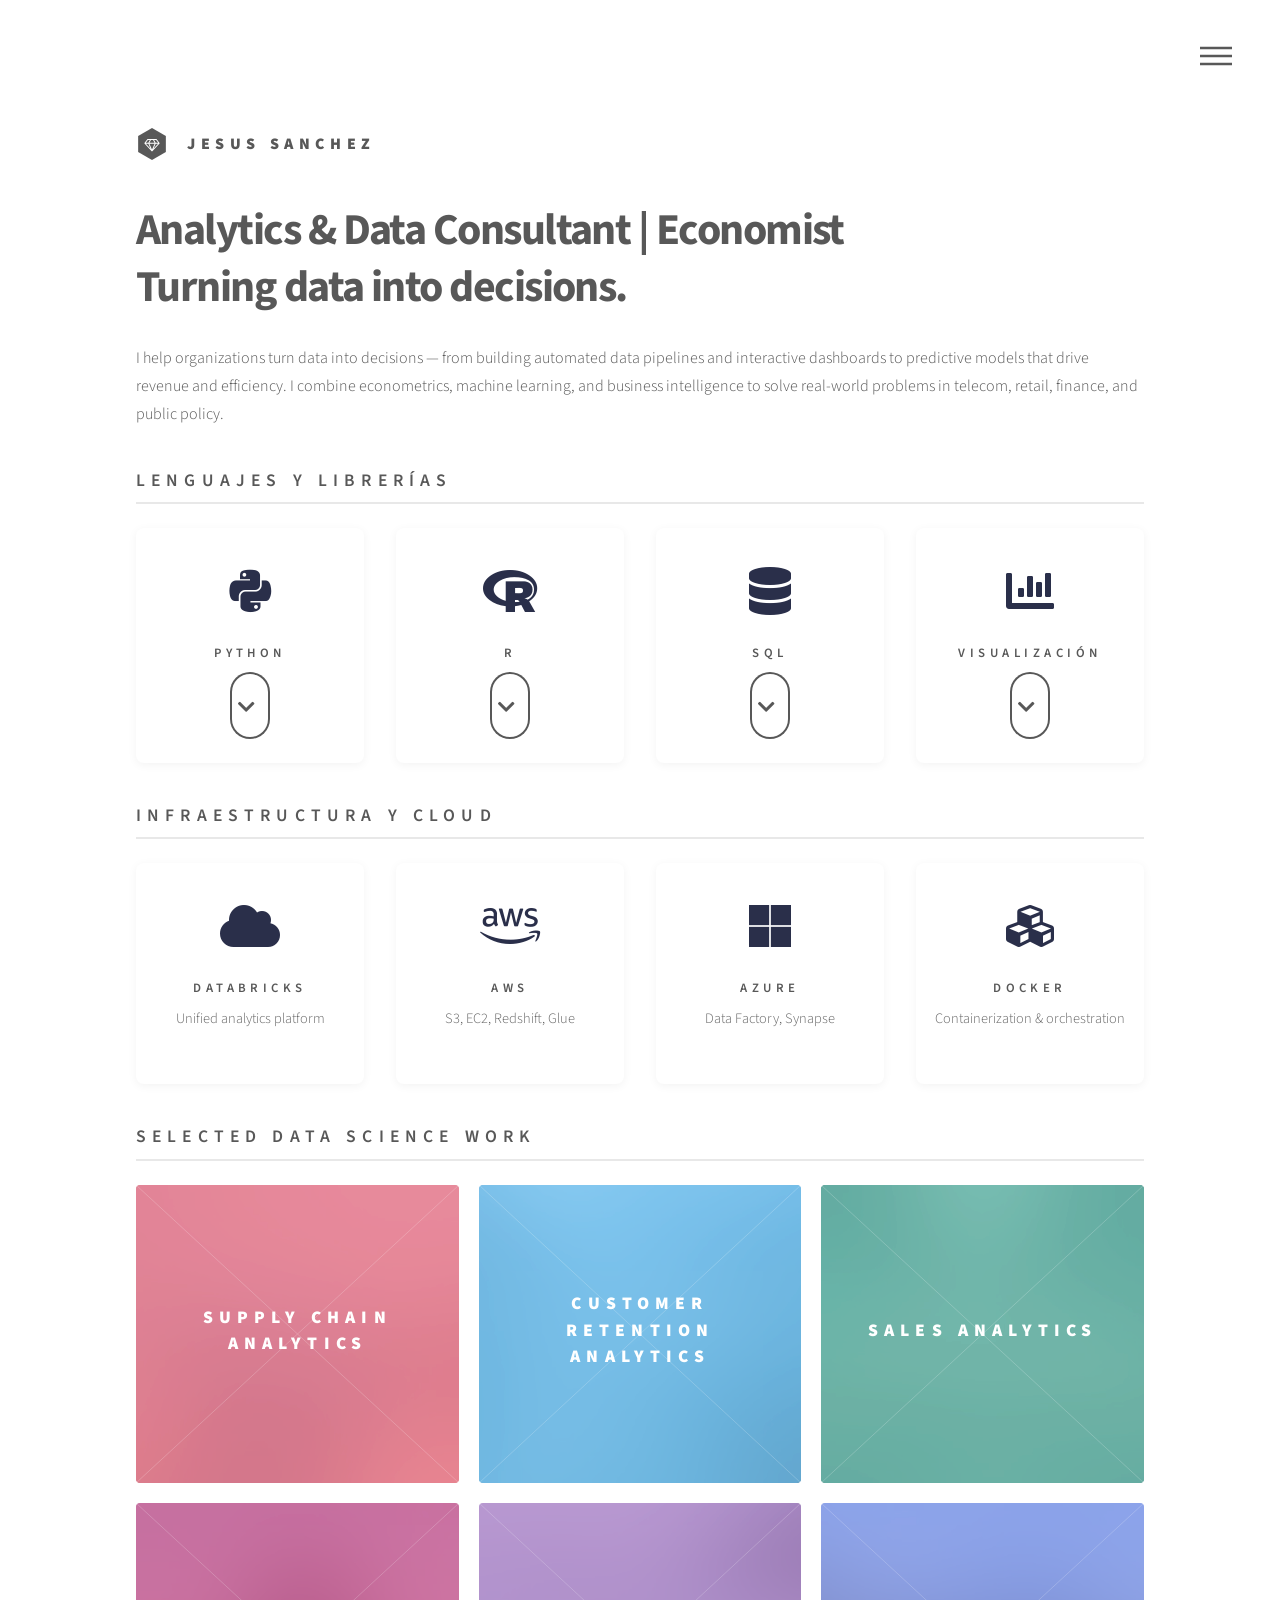
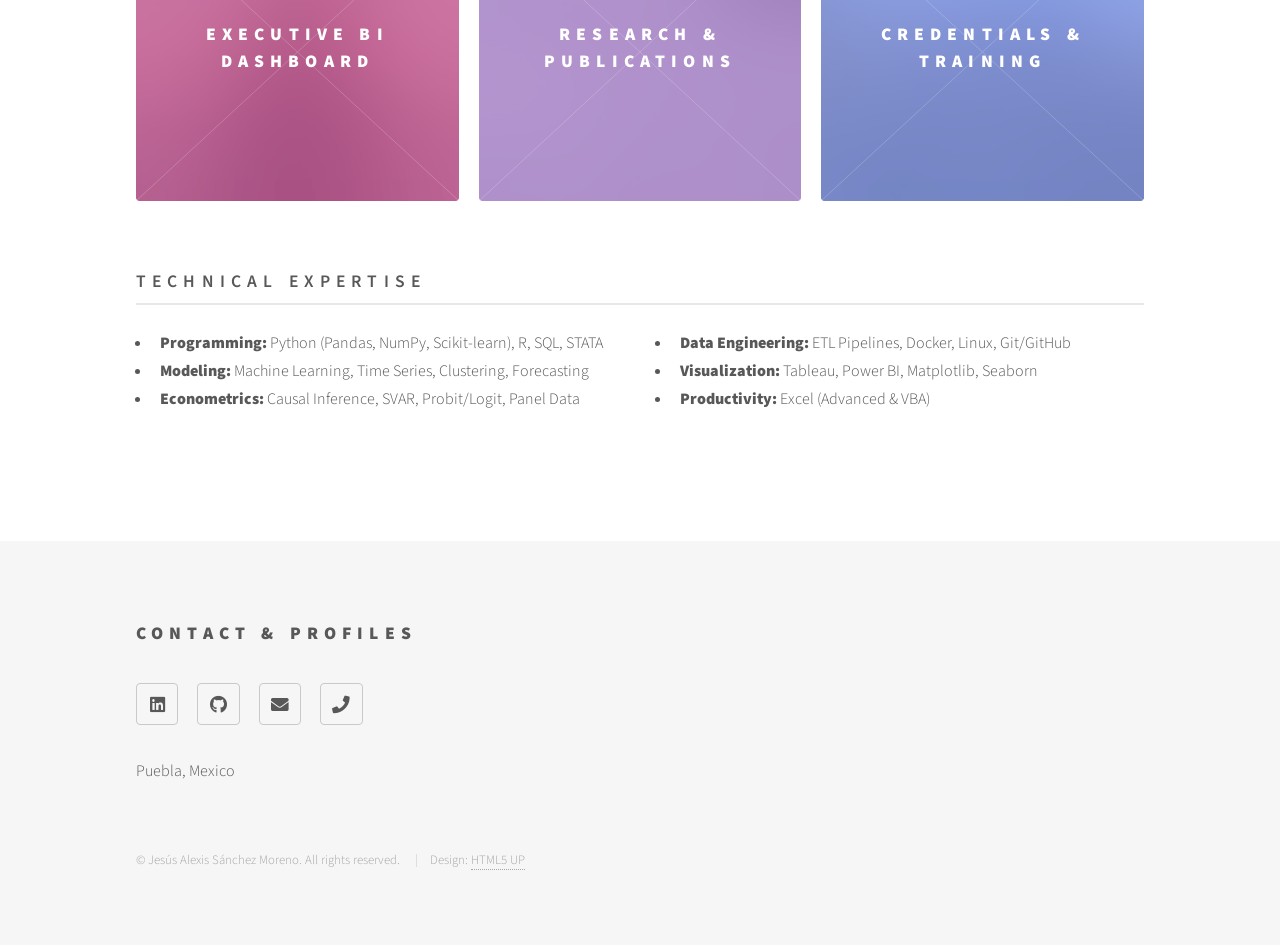
==== commit 9075d49a: "uploaded data" ====
--- a/index.html
+++ b/index.html
@@ -2,15 +2,101 @@
 <html lang="en">
 
 <head>
-	<title>Jesus Sanchez | Data Scientist & Economist</title>
+	<title>Jesus Sanchez | Analytics & Data Consultant</title>
 	<meta charset="utf-8" />
 	<meta name="viewport" content="width=device-width, initial-scale=1, user-scalable=no" />
 	<meta name="description"
-		content="Jesus Sanchez – Data Scientist & Economist specializing in applied econometrics, machine learning, and data engineering for decision-making." />
+		content="Jesus Sanchez – Analytics & Data Consultant, Economist. Specializing in Business Intelligence, applied econometrics, and data engineering for decision-making." />
 	<link rel="stylesheet" href="assets/css/main.css" />
 	<noscript>
 		<link rel="stylesheet" href="assets/css/noscript.css" />
 	</noscript>
+	<style>
+		/* Estilos para tarjetas de herramientas */
+		.tool-card {
+			background: #ffffff;
+			border-radius: 8px;
+			padding: 1.5rem 1rem;
+			box-shadow: 0 2px 10px rgba(0,0,0,0.05);
+			text-align: center;
+			height: 100%;
+			transition: transform 0.2s;
+		}
+		.tool-card:hover {
+			transform: translateY(-5px);
+		}
+		.tool-card .icon {
+			font-size: 3rem;
+			margin-bottom: 0.5rem;
+			color: #2a2f4a;
+		}
+		.tool-card h4 {
+			margin: 0.5rem 0;
+			font-weight: 600;
+		}
+		.tool-card .toggle-libs {
+			background: none;
+			border: none;
+			color: #2a2f4a;
+			cursor: pointer;
+			font-size: 1.2rem;
+			padding: 0.2rem 0.5rem;
+			border-radius: 20px;
+			transition: background 0.2s;
+		}
+		.tool-card .toggle-libs:hover {
+			background: #f0f0f0;
+		}
+		.libs-list {
+			display: none;
+			margin-top: 0.8rem;
+			padding: 0.5rem;
+			background: #f9f9f9;
+			border-radius: 6px;
+			font-size: 0.9rem;
+			text-align: left;
+		}
+		.libs-list ul {
+			list-style: none;
+			padding: 0;
+			margin: 0;
+		}
+		.libs-list ul li {
+			padding: 0.2rem 0;
+			border-bottom: 1px solid #eee;
+		}
+		.libs-list ul li:last-child {
+			border-bottom: none;
+		}
+		.cloud-card {
+			background: #ffffff;
+			border-radius: 8px;
+			padding: 1.5rem 1rem;
+			box-shadow: 0 2px 10px rgba(0,0,0,0.05);
+			text-align: center;
+			height: 100%;
+			transition: transform 0.2s;
+		}
+		.cloud-card:hover {
+			transform: translateY(-5px);
+		}
+		.cloud-card .icon {
+			font-size: 3rem;
+			margin-bottom: 0.5rem;
+			color: #2a2f4a;
+		}
+		.cloud-card h4 {
+			margin: 0.5rem 0;
+			font-weight: 600;
+		}
+		.section-title {
+			margin-top: 2.5rem;
+			margin-bottom: 1.5rem;
+			font-weight: 600;
+			border-bottom: 2px solid #e8e8e8;
+			padding-bottom: 0.5rem;
+		}
+	</style>
 </head>
 
 <body class="is-preload">
@@ -49,19 +135,127 @@
 				<!-- Hero Section -->
 				<header>
 					<h1>
-						Data Scientist & Economist<br />
-						Turning data into causal, scalable decisions.
+						Analytics & Data Consultant | Economist<br />
+						Turning data into decisions.
 					</h1>
 					<p>
-						MSc in Economics candidate specialized in <b>Applied Econometrics</b>,
-						<b>Machine Learning</b>, and <b>Data Engineering</b>.<br />
-						I design end-to-end analytical systems—from data pipelines to causal inference—
-						to solve complex business and public policy problems.
+						I help organizations turn data into decisions — from building automated data pipelines and interactive dashboards to predictive models that drive revenue and efficiency. I combine econometrics, machine learning, and business intelligence to solve real-world problems in telecom, retail, finance, and public policy.
 					</p>
 				</header>
 
-				<!-- Projects -->
-				<h2>Selected Data Science Work</h2>
+				<!-- Lenguajes y Librerías -->
+				<h2 class="section-title">Lenguajes y Librerías</h2>
+				<div class="row">
+					<!-- Python -->
+					<div class="col-3 col-6-medium col-12-small">
+						<div class="tool-card">
+							<div class="icon"><i class="fab fa-python"></i></div>
+							<h4>Python</h4>
+							<button class="toggle-libs"><span class="fas fa-chevron-down"></span></button>
+							<div class="libs-list">
+								<ul>
+									<li>Pandas</li>
+									<li>NumPy</li>
+									<li>Scikit-learn</li>
+									<li>Matplotlib</li>
+									<li>Seaborn</li>
+									<li>XGBoost</li>
+									<li>SHAP</li>
+								</ul>
+							</div>
+						</div>
+					</div>
+					<!-- R -->
+					<div class="col-3 col-6-medium col-12-small">
+						<div class="tool-card">
+							<div class="icon"><i class="fab fa-r-project"></i></div>
+							<h4>R</h4>
+							<button class="toggle-libs"><span class="fas fa-chevron-down"></span></button>
+							<div class="libs-list">
+								<ul>
+									<li>dplyr</li>
+									<li>ggplot2</li>
+									<li>tidyr</li>
+									<li>caret</li>
+									<li>randomForest</li>
+									<li>plm</li>
+									<li>forecast</li>
+								</ul>
+							</div>
+						</div>
+					</div>
+					<!-- SQL -->
+					<div class="col-3 col-6-medium col-12-small">
+						<div class="tool-card">
+							<div class="icon"><i class="fas fa-database"></i></div>
+							<h4>SQL</h4>
+							<button class="toggle-libs"><span class="fas fa-chevron-down"></span></button>
+							<div class="libs-list">
+								<ul>
+									<li>PostgreSQL</li>
+									<li>MySQL</li>
+									<li>SQL Server</li>
+									<li>CTEs</li>
+									<li>Window Functions</li>
+									<li>Query Optimization</li>
+								</ul>
+							</div>
+						</div>
+					</div>
+					<!-- Tableau / BI -->
+					<div class="col-3 col-6-medium col-12-small">
+						<div class="tool-card">
+							<div class="icon"><i class="fas fa-chart-bar"></i></div>
+							<h4>Visualización</h4>
+							<button class="toggle-libs"><span class="fas fa-chevron-down"></span></button>
+							<div class="libs-list">
+								<ul>
+									<li>Tableau</li>
+									<li>Power BI</li>
+									<li>Looker Studio</li>
+									<li>DAX</li>
+									<li>Data Blending</li>
+								</ul>
+							</div>
+						</div>
+					</div>
+				</div>
+
+				<!-- Infraestructura y Cloud -->
+				<h2 class="section-title">Infraestructura y Cloud</h2>
+				<div class="row">
+					<div class="col-3 col-6-medium col-12-small">
+						<div class="cloud-card">
+							<div class="icon"><i class="fas fa-cloud"></i></div>
+							<h4>Databricks</h4>
+							<p style="font-size:0.9rem; color:#666;">Unified analytics platform</p>
+						</div>
+					</div>
+					<div class="col-3 col-6-medium col-12-small">
+						<div class="cloud-card">
+							<div class="icon"><i class="fab fa-aws"></i></div>
+							<h4>AWS</h4>
+							<p style="font-size:0.9rem; color:#666;">S3, EC2, Redshift, Glue</p>
+						</div>
+					</div>
+					<div class="col-3 col-6-medium col-12-small">
+						<div class="cloud-card">
+							<div class="icon"><i class="fab fa-microsoft"></i></div>
+							<h4>Azure</h4>
+							<p style="font-size:0.9rem; color:#666;">Data Factory, Synapse</p>
+						</div>
+					</div>
+					<div class="col-3 col-6-medium col-12-small">
+						<div class="cloud-card">
+							<div class="icon"><i class="fas fa-cubes"></i></div>
+							<h4>Docker</h4>
+							<p style="font-size:0.9rem; color:#666;">Containerization & orchestration</p>
+						</div>
+					</div>
+				</div>
+
+				<!-- Proyectos -->
+				<h2 class="section-title">Selected Data Science Work</h2>
 				<section class="tiles">
 
 					<article class="style1">
@@ -79,11 +273,12 @@
 
 					<article class="style2">
 						<span class="image"><img src="images/pic02.jpg" alt="" /></span>
-						<a href="2.marketing.html">
-							<h2>To be defined...</h2>
-							<div class="content">
-								<p>
-									Customer Lifetime Value, ROI attribution, and predictive segmentation models.
+						<a href="2.customer_retention.html">
+							<h2>Customer Retention Analytics</h2>
+							<div class="content">
+								<p>
+									Predictive modeling of churn, feature engineering, business insights,
+									and economic impact estimation for telecom.
 								</p>
 							</div>
 						</a>
@@ -91,11 +286,12 @@
 
 					<article class="style3">
 						<span class="image"><img src="images/pic03.jpg" alt="" /></span>
-						<a href="3.fiscal.html">
-							<h2>Mapping the fiscal burden</h2>
-							<div class="content">
-								<p>
-									Automated ETL pipelines, reproducible workflows, and data governance solutions.
+						<a href="3.sales_analytics.html">
+							<h2>Sales Analytics</h2>
+							<div class="content">
+								<p>
+									SQL-based exploratory analysis, cohort retention, and KPI dashboards
+									for e‑commerce performance.
 								</p>
 							</div>
 						</a>
@@ -103,12 +299,12 @@
 
 					<article class="style4">
 						<span class="image"><img src="images/pic04.jpg" alt="" /></span>
-						<a href="4.socioeconomic.html">
-							<h2>Multidimensional school attendance modeling framework</h2>
-							<div class="content">
-								<p>
-									Econometric modeling and causal inference applied to education
-									and socioeconomic outcomes.
+						<a href="4.executive_dashboard.html">
+							<h2>Executive BI Dashboard</h2>
+							<div class="content">
+								<p>
+									Interactive Tableau dashboard with financial KPIs, forecasting,
+									and scenario analysis for C‑level decision-making.
 								</p>
 							</div>
 						</a>
@@ -142,8 +338,8 @@
 
 				<br />
 
-				<!-- Tech Stack -->
-				<h2>Technical Expertise</h2>
+				<!-- Tech Stack (opcional, lo dejamos como complemento) -->
+				<h2 class="section-title">Technical Expertise</h2>
 				<div class="row">
 					<div class="col-6 col-12-medium">
 						<ul>
@@ -211,6 +407,19 @@
 	<script src="assets/js/util.js"></script>
 	<script src="assets/js/main.js"></script>
 
+	<!-- Script para los desplegables -->
+	<script>
+		$(document).ready(function(){
+			$('.toggle-libs').click(function(e){
+				e.stopPropagation();
+				var list = $(this).next('.libs-list');
+				list.slideToggle();
+				var icon = $(this).find('span');
+				icon.toggleClass('fa-chevron-down fa-chevron-up');
+			});
+		});
+	</script>
+
 </body>
 
 </html>
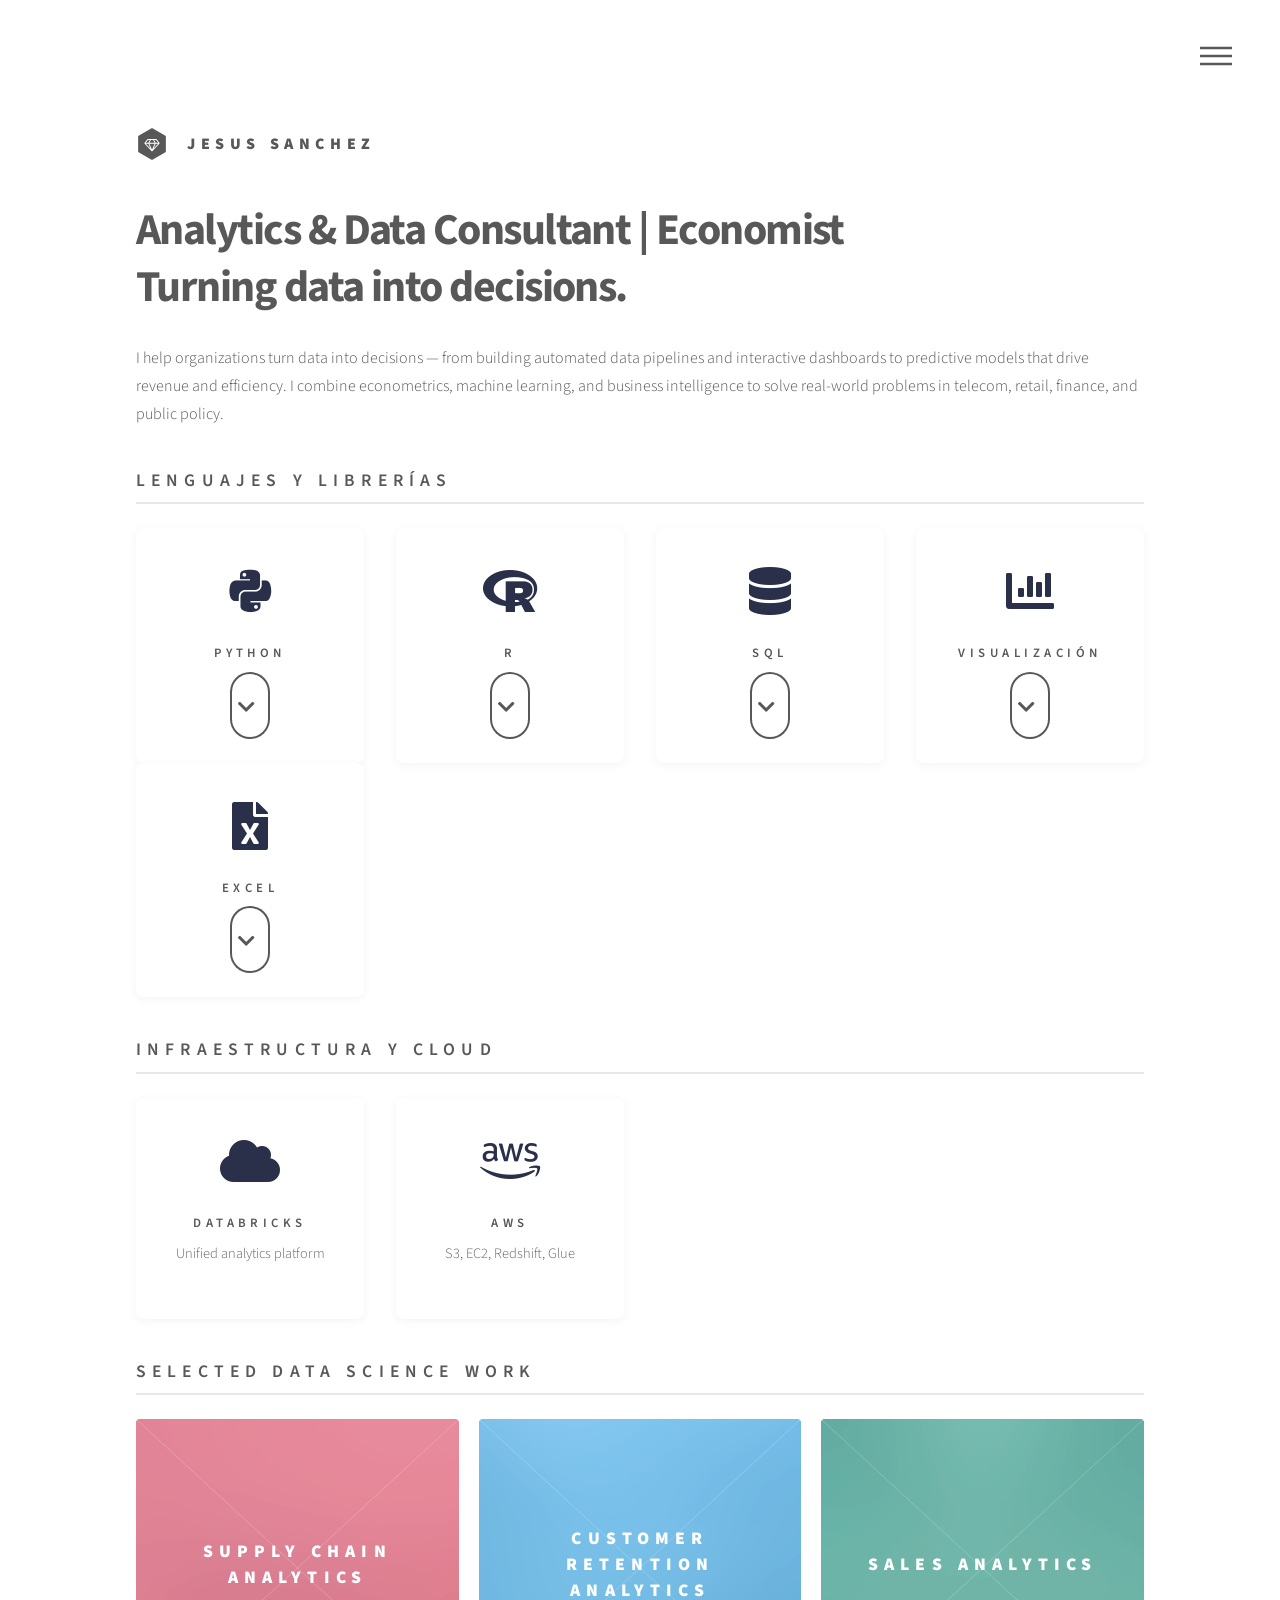
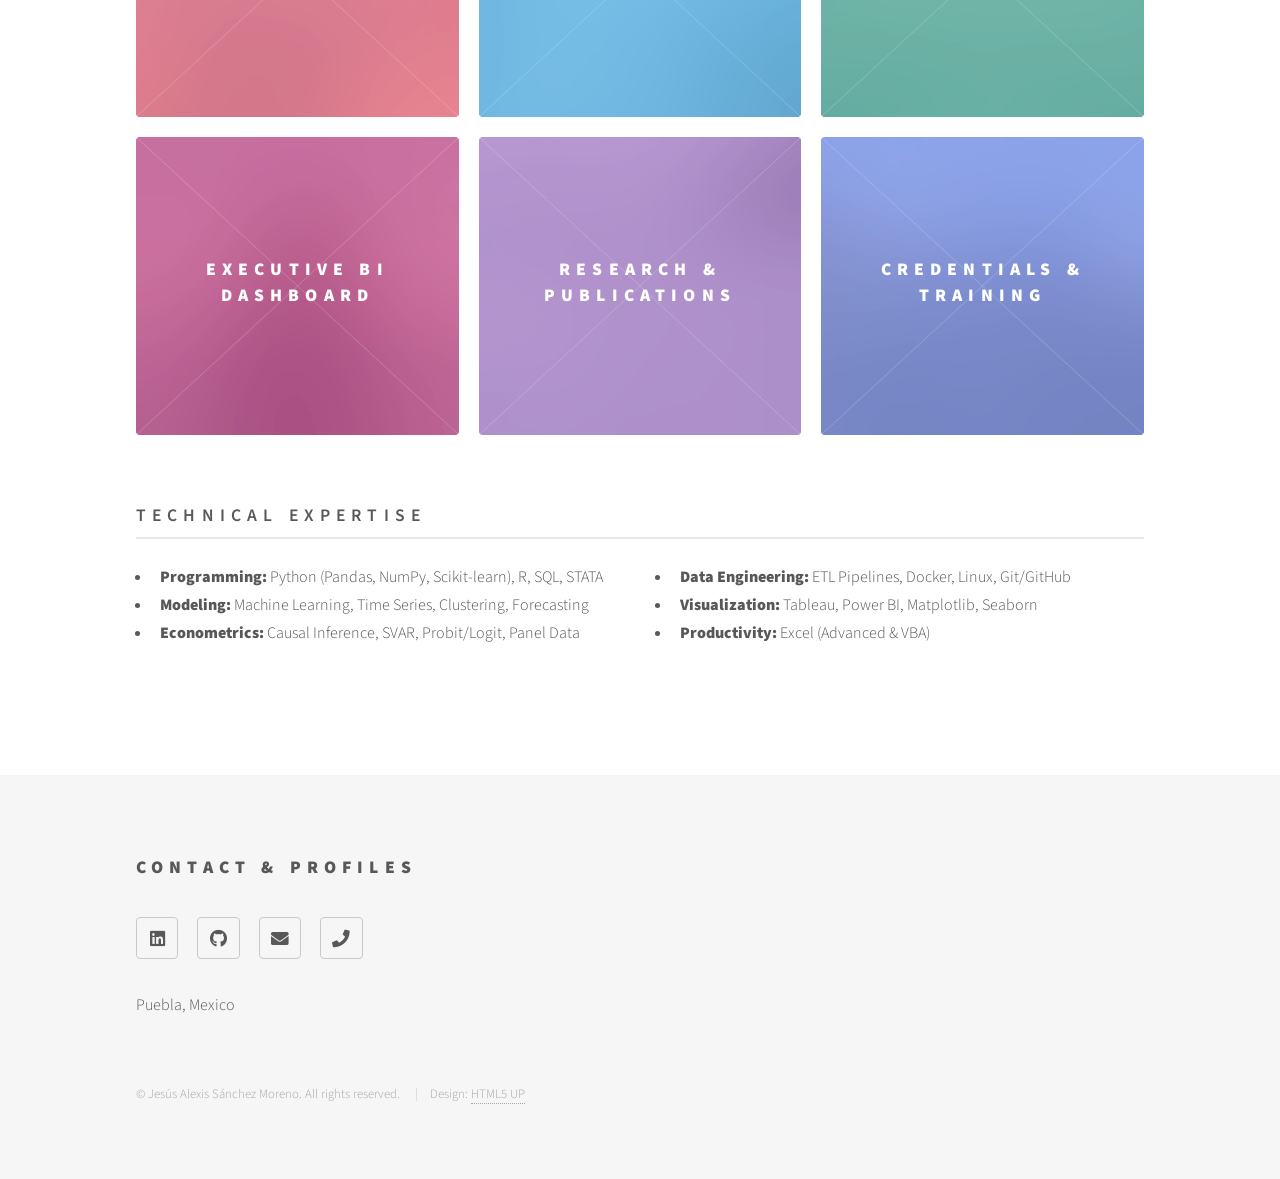
==== commit 594eac84: "excel added" ====
--- a/index.html
+++ b/index.html
@@ -160,7 +160,6 @@
 									<li>Matplotlib</li>
 									<li>Seaborn</li>
 									<li>XGBoost</li>
-									<li>SHAP</li>
 								</ul>
 							</div>
 						</div>
@@ -202,7 +201,7 @@
 							</div>
 						</div>
 					</div>
-					<!-- Tableau / BI -->
+					<!-- Visualización -->
 					<div class="col-3 col-6-medium col-12-small">
 						<div class="tool-card">
 							<div class="icon"><i class="fas fa-chart-bar"></i></div>
@@ -212,9 +211,27 @@
 								<ul>
 									<li>Tableau</li>
 									<li>Power BI</li>
-									<li>Looker Studio</li>
 									<li>DAX</li>
-									<li>Data Blending</li>
+								</ul>
+							</div>
+						</div>
+					</div>
+				</div>
+				<!-- Segunda fila: Excel -->
+				<div class="row">
+					<div class="col-3 col-6-medium col-12-small">
+						<div class="tool-card">
+							<div class="icon"><i class="fas fa-file-excel"></i></div>
+							<h4>Excel</h4>
+							<button class="toggle-libs"><span class="fas fa-chevron-down"></span></button>
+							<div class="libs-list">
+								<ul>
+									<li>Power Query</li>
+									<li>VBA / Macros</li>
+									<li>Tablas Dinámicas</li>
+									<li>Power Pivot</li>
+									<li>Fórmulas Avanzadas</li>
+									<li>Modelado de Datos</li>
 								</ul>
 							</div>
 						</div>
@@ -236,20 +253,6 @@
 							<div class="icon"><i class="fab fa-aws"></i></div>
 							<h4>AWS</h4>
 							<p style="font-size:0.9rem; color:#666;">S3, EC2, Redshift, Glue</p>
-						</div>
-					</div>
-					<div class="col-3 col-6-medium col-12-small">
-						<div class="cloud-card">
-							<div class="icon"><i class="fab fa-microsoft"></i></div>
-							<h4>Azure</h4>
-							<p style="font-size:0.9rem; color:#666;">Data Factory, Synapse</p>
-						</div>
-					</div>
-					<div class="col-3 col-6-medium col-12-small">
-						<div class="cloud-card">
-							<div class="icon"><i class="fas fa-cubes"></i></div>
-							<h4>Docker</h4>
-							<p style="font-size:0.9rem; color:#666;">Containerization & orchestration</p>
 						</div>
 					</div>
 				</div>
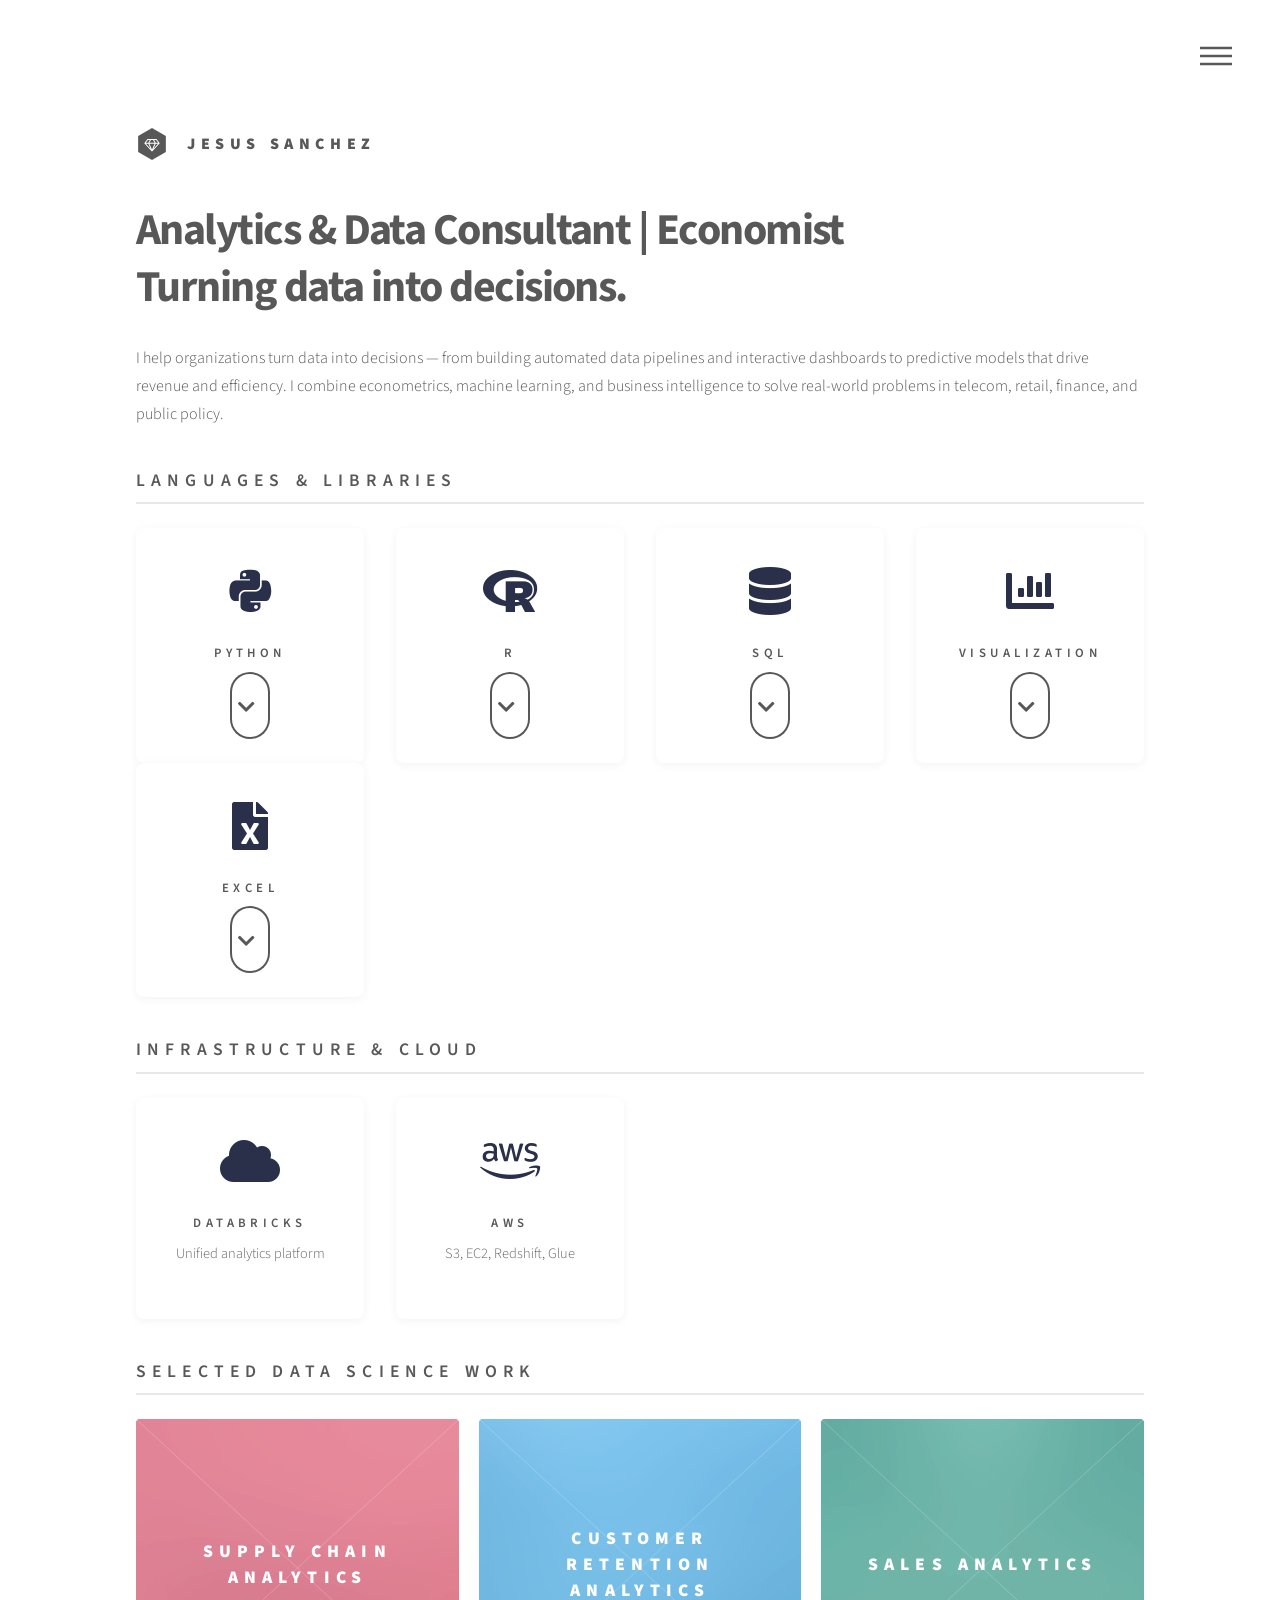
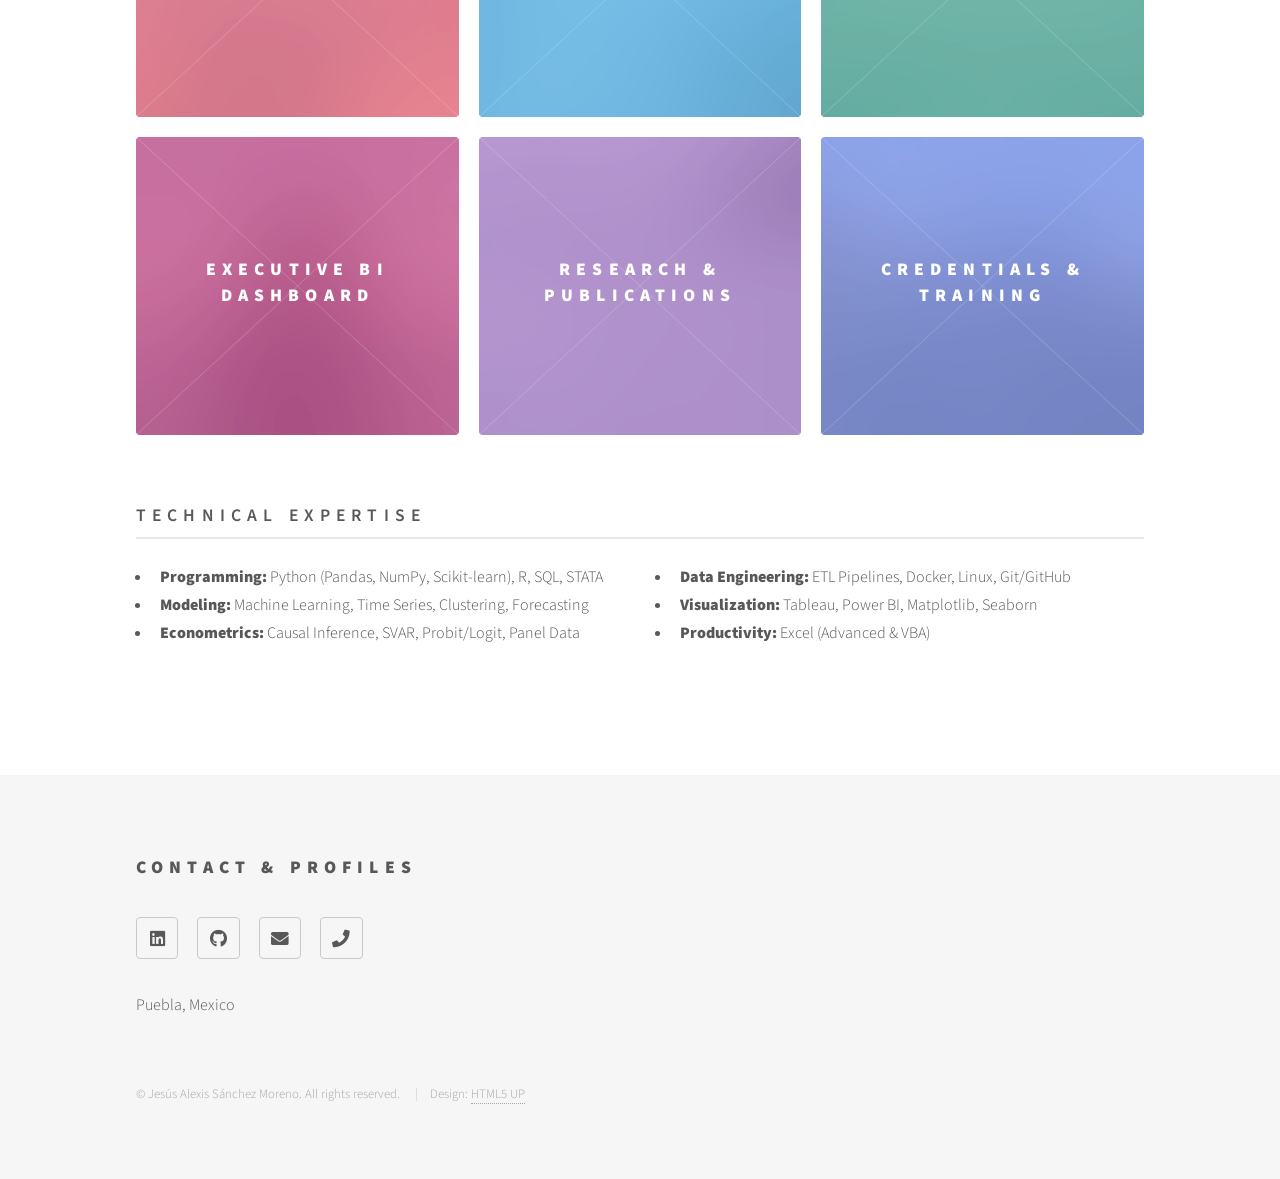
==== commit 91ec7164: "english version" ====
--- a/index.html
+++ b/index.html
@@ -12,7 +12,7 @@
 		<link rel="stylesheet" href="assets/css/noscript.css" />
 	</noscript>
 	<style>
-		/* Estilos para tarjetas de herramientas */
+		/* Tool card styles */
 		.tool-card {
 			background: #ffffff;
 			border-radius: 8px;
@@ -143,8 +143,8 @@
 					</p>
 				</header>
 
-				<!-- Lenguajes y Librerías -->
-				<h2 class="section-title">Lenguajes y Librerías</h2>
+				<!-- Languages & Libraries -->
+				<h2 class="section-title">Languages & Libraries</h2>
 				<div class="row">
 					<!-- Python -->
 					<div class="col-3 col-6-medium col-12-small">
@@ -201,11 +201,11 @@
 							</div>
 						</div>
 					</div>
-					<!-- Visualización -->
+					<!-- Visualization -->
 					<div class="col-3 col-6-medium col-12-small">
 						<div class="tool-card">
 							<div class="icon"><i class="fas fa-chart-bar"></i></div>
-							<h4>Visualización</h4>
+							<h4>Visualization</h4>
 							<button class="toggle-libs"><span class="fas fa-chevron-down"></span></button>
 							<div class="libs-list">
 								<ul>
@@ -217,7 +217,7 @@
 						</div>
 					</div>
 				</div>
-				<!-- Segunda fila: Excel -->
+				<!-- Second row: Excel -->
 				<div class="row">
 					<div class="col-3 col-6-medium col-12-small">
 						<div class="tool-card">
@@ -228,18 +228,18 @@
 								<ul>
 									<li>Power Query</li>
 									<li>VBA / Macros</li>
-									<li>Tablas Dinámicas</li>
+									<li>Pivot Tables</li>
 									<li>Power Pivot</li>
-									<li>Fórmulas Avanzadas</li>
-									<li>Modelado de Datos</li>
+									<li>Advanced Formulas</li>
+									<li>Data Modeling</li>
 								</ul>
 							</div>
 						</div>
 					</div>
 				</div>
 
-				<!-- Infraestructura y Cloud -->
-				<h2 class="section-title">Infraestructura y Cloud</h2>
+				<!-- Infrastructure & Cloud -->
+				<h2 class="section-title">Infrastructure & Cloud</h2>
 				<div class="row">
 					<div class="col-3 col-6-medium col-12-small">
 						<div class="cloud-card">
@@ -257,7 +257,7 @@
 					</div>
 				</div>
 
-				<!-- Proyectos -->
+				<!-- Projects -->
 				<h2 class="section-title">Selected Data Science Work</h2>
 				<section class="tiles">
 
@@ -341,7 +341,7 @@
 
 				<br />
 
-				<!-- Tech Stack (opcional, lo dejamos como complemento) -->
+				<!-- Tech Stack (complementary) -->
 				<h2 class="section-title">Technical Expertise</h2>
 				<div class="row">
 					<div class="col-6 col-12-medium">
@@ -410,7 +410,7 @@
 	<script src="assets/js/util.js"></script>
 	<script src="assets/js/main.js"></script>
 
-	<!-- Script para los desplegables -->
+	<!-- Dropdown toggle script -->
 	<script>
 		$(document).ready(function(){
 			$('.toggle-libs').click(function(e){
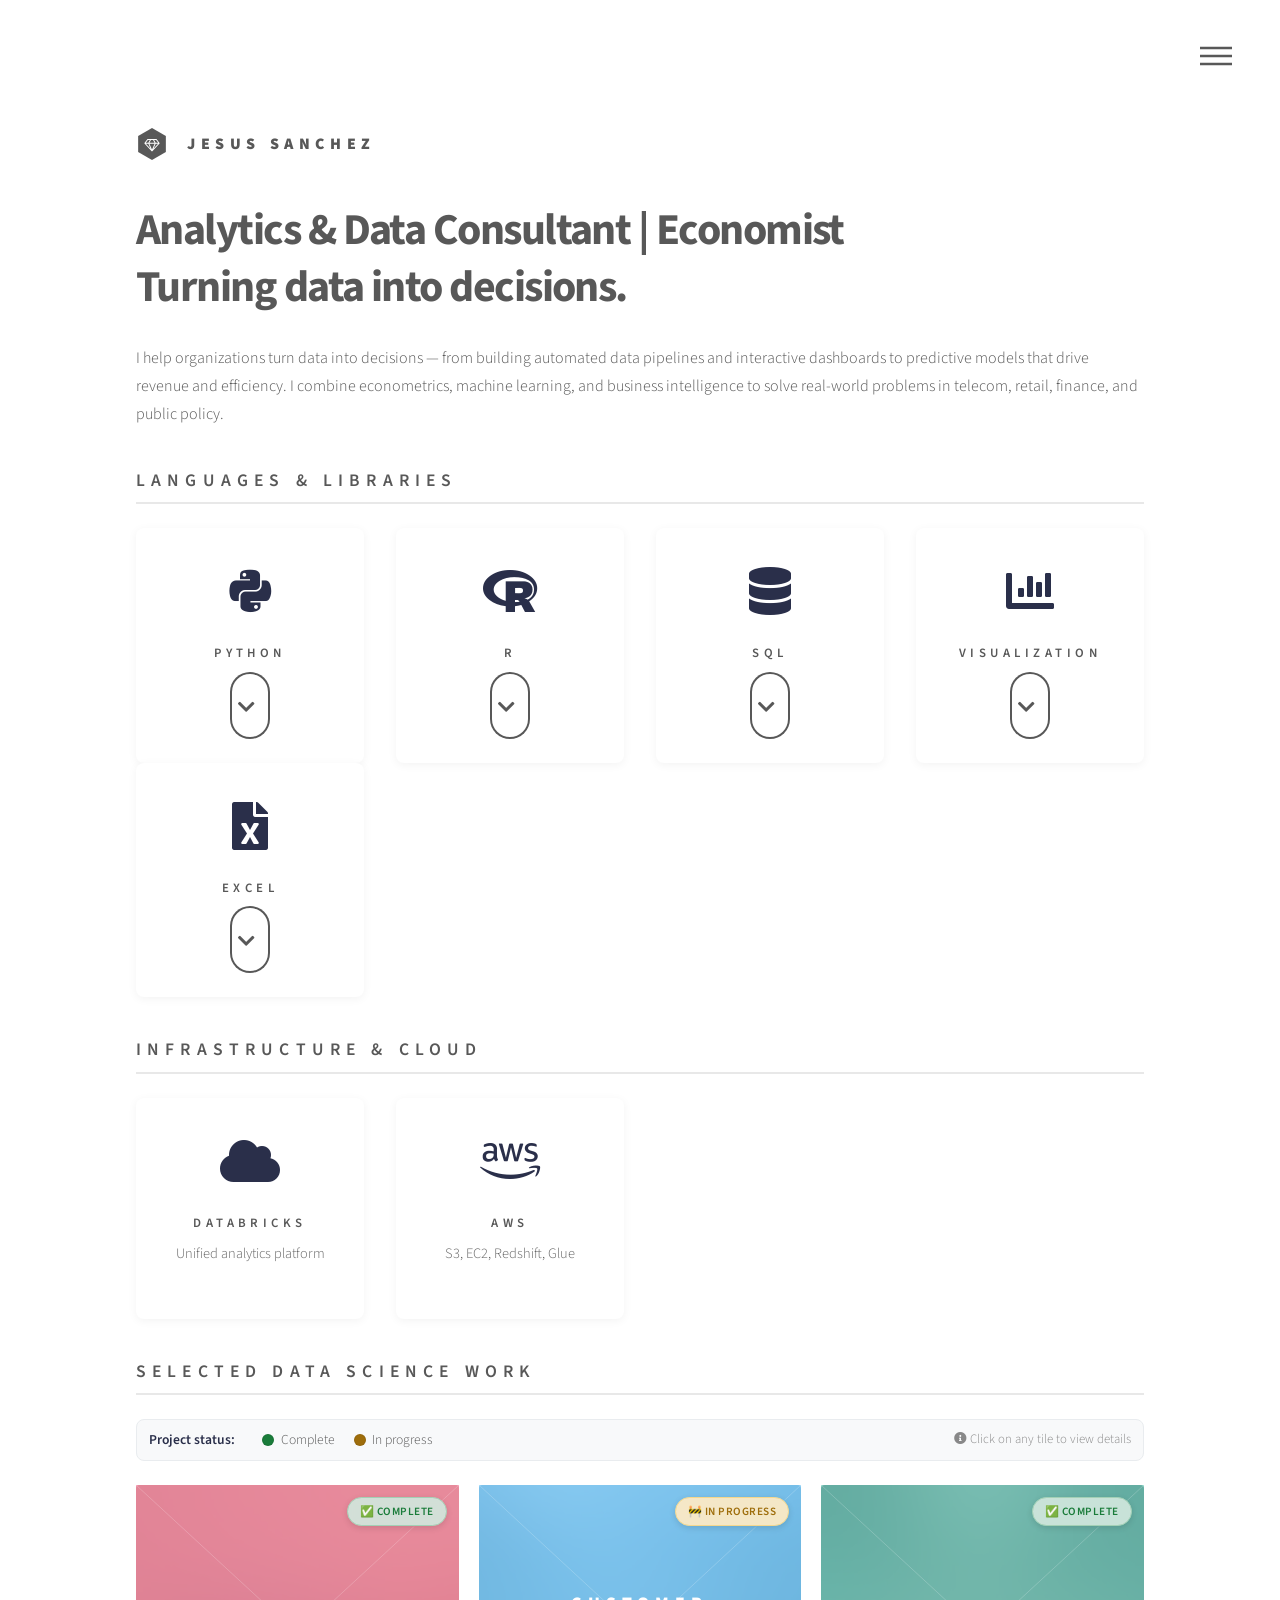
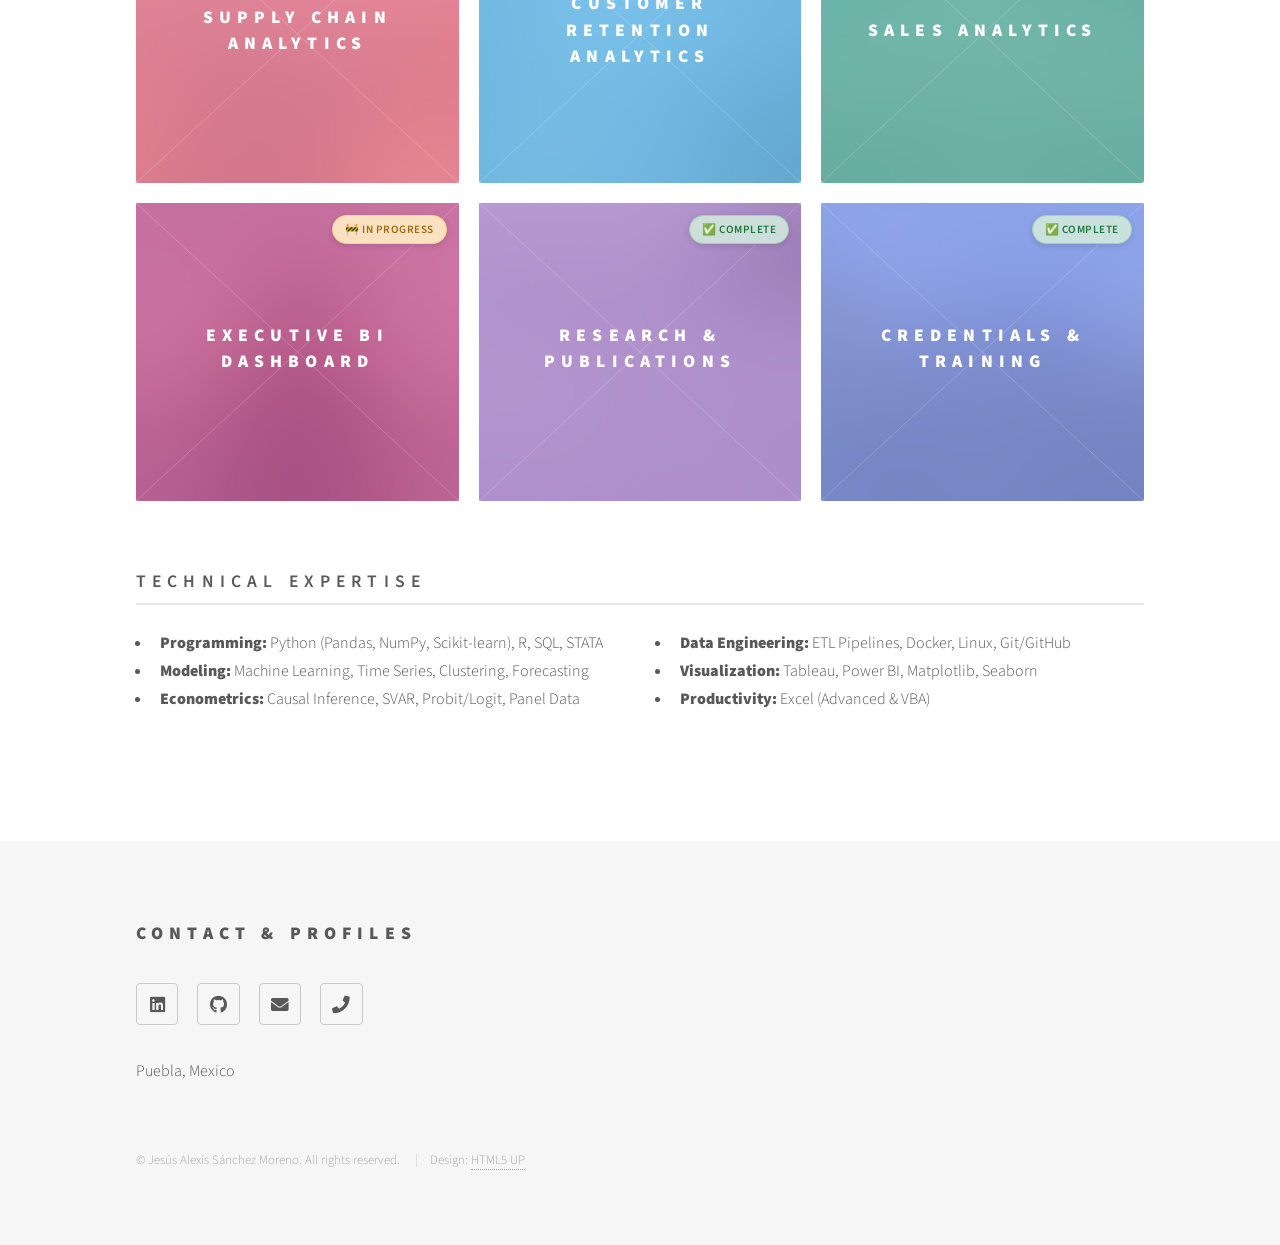
==== commit bbe25974: "sale analytics uploaded" ====
--- a/index.html
+++ b/index.html
@@ -2,426 +2,557 @@
 <html lang="en">
 
 <head>
-	<title>Jesus Sanchez | Analytics & Data Consultant</title>
-	<meta charset="utf-8" />
-	<meta name="viewport" content="width=device-width, initial-scale=1, user-scalable=no" />
-	<meta name="description"
-		content="Jesus Sanchez – Analytics & Data Consultant, Economist. Specializing in Business Intelligence, applied econometrics, and data engineering for decision-making." />
-	<link rel="stylesheet" href="assets/css/main.css" />
-	<noscript>
-		<link rel="stylesheet" href="assets/css/noscript.css" />
-	</noscript>
-	<style>
-		/* Tool card styles */
-		.tool-card {
-			background: #ffffff;
-			border-radius: 8px;
-			padding: 1.5rem 1rem;
-			box-shadow: 0 2px 10px rgba(0,0,0,0.05);
-			text-align: center;
-			height: 100%;
-			transition: transform 0.2s;
-		}
-		.tool-card:hover {
-			transform: translateY(-5px);
-		}
-		.tool-card .icon {
-			font-size: 3rem;
-			margin-bottom: 0.5rem;
-			color: #2a2f4a;
-		}
-		.tool-card h4 {
-			margin: 0.5rem 0;
-			font-weight: 600;
-		}
-		.tool-card .toggle-libs {
-			background: none;
-			border: none;
-			color: #2a2f4a;
-			cursor: pointer;
-			font-size: 1.2rem;
-			padding: 0.2rem 0.5rem;
-			border-radius: 20px;
-			transition: background 0.2s;
-		}
-		.tool-card .toggle-libs:hover {
-			background: #f0f0f0;
-		}
-		.libs-list {
-			display: none;
-			margin-top: 0.8rem;
-			padding: 0.5rem;
-			background: #f9f9f9;
-			border-radius: 6px;
-			font-size: 0.9rem;
-			text-align: left;
-		}
-		.libs-list ul {
-			list-style: none;
-			padding: 0;
-			margin: 0;
-		}
-		.libs-list ul li {
-			padding: 0.2rem 0;
-			border-bottom: 1px solid #eee;
-		}
-		.libs-list ul li:last-child {
-			border-bottom: none;
-		}
-		.cloud-card {
-			background: #ffffff;
-			border-radius: 8px;
-			padding: 1.5rem 1rem;
-			box-shadow: 0 2px 10px rgba(0,0,0,0.05);
-			text-align: center;
-			height: 100%;
-			transition: transform 0.2s;
-		}
-		.cloud-card:hover {
-			transform: translateY(-5px);
-		}
-		.cloud-card .icon {
-			font-size: 3rem;
-			margin-bottom: 0.5rem;
-			color: #2a2f4a;
-		}
-		.cloud-card h4 {
-			margin: 0.5rem 0;
-			font-weight: 600;
-		}
-		.section-title {
-			margin-top: 2.5rem;
-			margin-bottom: 1.5rem;
-			font-weight: 600;
-			border-bottom: 2px solid #e8e8e8;
-			padding-bottom: 0.5rem;
-		}
-	</style>
+    <title>Jesus Sanchez | Analytics & Data Consultant</title>
+    <meta charset="utf-8" />
+    <meta name="viewport" content="width=device-width, initial-scale=1, user-scalable=no" />
+    <meta name="description"
+        content="Jesus Sanchez – Analytics & Data Consultant, Economist. Specializing in Business Intelligence, applied econometrics, and data engineering for decision-making." />
+    <link rel="stylesheet" href="assets/css/main.css" />
+    <noscript>
+        <link rel="stylesheet" href="assets/css/noscript.css" />
+    </noscript>
+    <style>
+        /* Tool card styles */
+        .tool-card {
+            background: #ffffff;
+            border-radius: 8px;
+            padding: 1.5rem 1rem;
+            box-shadow: 0 2px 10px rgba(0,0,0,0.05);
+            text-align: center;
+            height: 100%;
+            transition: transform 0.2s;
+        }
+        .tool-card:hover {
+            transform: translateY(-5px);
+        }
+        .tool-card .icon {
+            font-size: 3rem;
+            margin-bottom: 0.5rem;
+            color: #2a2f4a;
+        }
+        .tool-card h4 {
+            margin: 0.5rem 0;
+            font-weight: 600;
+        }
+        .tool-card .toggle-libs {
+            background: none;
+            border: none;
+            color: #2a2f4a;
+            cursor: pointer;
+            font-size: 1.2rem;
+            padding: 0.2rem 0.5rem;
+            border-radius: 20px;
+            transition: background 0.2s;
+        }
+        .tool-card .toggle-libs:hover {
+            background: #f0f0f0;
+        }
+        .libs-list {
+            display: none;
+            margin-top: 0.8rem;
+            padding: 0.5rem;
+            background: #f9f9f9;
+            border-radius: 6px;
+            font-size: 0.9rem;
+            text-align: left;
+        }
+        .libs-list ul {
+            list-style: none;
+            padding: 0;
+            margin: 0;
+        }
+        .libs-list ul li {
+            padding: 0.2rem 0;
+            border-bottom: 1px solid #eee;
+        }
+        .libs-list ul li:last-child {
+            border-bottom: none;
+        }
+        .cloud-card {
+            background: #ffffff;
+            border-radius: 8px;
+            padding: 1.5rem 1rem;
+            box-shadow: 0 2px 10px rgba(0,0,0,0.05);
+            text-align: center;
+            height: 100%;
+            transition: transform 0.2s;
+        }
+        .cloud-card:hover {
+            transform: translateY(-5px);
+        }
+        .cloud-card .icon {
+            font-size: 3rem;
+            margin-bottom: 0.5rem;
+            color: #2a2f4a;
+        }
+        .cloud-card h4 {
+            margin: 0.5rem 0;
+            font-weight: 600;
+        }
+        .section-title {
+            margin-top: 2.5rem;
+            margin-bottom: 1.5rem;
+            font-weight: 600;
+            border-bottom: 2px solid #e8e8e8;
+            padding-bottom: 0.5rem;
+        }
+
+        /* ======== PROJECT STATUS BADGE STYLES ======== */
+        .project-tile {
+            position: relative;
+        }
+        .project-status {
+            position: absolute;
+            top: 12px;
+            right: 12px;
+            padding: 0.25rem 0.75rem;
+            border-radius: 20px;
+            font-size: 0.7rem;
+            font-weight: 600;
+            text-transform: uppercase;
+            letter-spacing: 0.5px;
+            z-index: 10;
+            background: rgba(255,255,255,0.95);
+            box-shadow: 0 2px 6px rgba(0,0,0,0.12);
+            backdrop-filter: blur(4px);
+            border: 1px solid rgba(0,0,0,0.06);
+            pointer-events: none;
+        }
+        .status-complete {
+            color: #1a7c3a;
+            background: rgba(209, 231, 221, 0.92);
+            border-color: #a3d0b5;
+        }
+        .status-complete::before {
+            content: "✅ ";
+        }
+        .status-progress {
+            color: #9e6d0b;
+            background: rgba(255, 235, 196, 0.92);
+            border-color: #f5d78c;
+        }
+        .status-progress::before {
+            content: "🚧 ";
+        }
+        .status-template {
+            color: #6b7280;
+            background: rgba(229, 231, 235, 0.92);
+            border-color: #d1d5db;
+        }
+        .status-template::before {
+            content: "📝 ";
+        }
+
+        /* Legend styles */
+        .status-legend {
+            display: flex;
+            flex-wrap: wrap;
+            gap: 1.2rem;
+            margin: 0.75rem 0 1.5rem 0;
+            padding: 0.5rem 0.75rem;
+            background: #f8f9fa;
+            border-radius: 8px;
+            font-size: 0.85rem;
+            border: 1px solid #e9ecef;
+        }
+        .status-legend-item {
+            display: flex;
+            align-items: center;
+            gap: 0.4rem;
+        }
+        .status-legend-item .dot {
+            display: inline-block;
+            width: 12px;
+            height: 12px;
+            border-radius: 50%;
+            border: 1px solid rgba(0,0,0,0.08);
+        }
+        .dot-complete {
+            background: #1a7c3a;
+        }
+        .dot-progress {
+            background: #9e6d0b;
+        }
+        .dot-template {
+            background: #6b7280;
+        }
+
+        .tiles article {
+            position: relative;
+            overflow: visible;
+        }
+        .tiles article .image {
+            overflow: visible;
+        }
+    </style>
 </head>
 
 <body class="is-preload">
-	<div id="wrapper">
-
-		<!-- Header -->
-		<header id="header">
-			<div class="inner">
-				<a href="index.html" class="logo">
-					<span class="symbol"><img src="images/logo.svg" alt="" /></span>
-					<span class="title">Jesus Sanchez</span>
-				</a>
-				<nav>
-					<ul>
-						<li><a href="#menu">Menu</a></li>
-					</ul>
-				</nav>
-			</div>
-		</header>
-
-		<!-- Menu -->
-		<nav id="menu">
-			<h2>Menu</h2>
-			<ul>
-				<li><a href="index.html">Home</a></li>
-				<li><a href="https://github.com/JesusSanchezM" target="_blank">GitHub</a></li>
-				<li><a href="https://linkedin.com/in/jesus-alexis-sanchez-moreno-b64694247" target="_blank">LinkedIn</a>
-				</li>
-			</ul>
-		</nav>
-
-		<!-- Main -->
-		<div id="main">
-			<div class="inner">
-
-				<!-- Hero Section -->
-				<header>
-					<h1>
-						Analytics & Data Consultant | Economist<br />
-						Turning data into decisions.
-					</h1>
-					<p>
-						I help organizations turn data into decisions — from building automated data pipelines and interactive dashboards to predictive models that drive revenue and efficiency. I combine econometrics, machine learning, and business intelligence to solve real-world problems in telecom, retail, finance, and public policy.
-					</p>
-				</header>
-
-				<!-- Languages & Libraries -->
-				<h2 class="section-title">Languages & Libraries</h2>
-				<div class="row">
-					<!-- Python -->
-					<div class="col-3 col-6-medium col-12-small">
-						<div class="tool-card">
-							<div class="icon"><i class="fab fa-python"></i></div>
-							<h4>Python</h4>
-							<button class="toggle-libs"><span class="fas fa-chevron-down"></span></button>
-							<div class="libs-list">
-								<ul>
-									<li>Pandas</li>
-									<li>NumPy</li>
-									<li>Scikit-learn</li>
-									<li>Matplotlib</li>
-									<li>Seaborn</li>
-									<li>XGBoost</li>
-								</ul>
-							</div>
-						</div>
-					</div>
-					<!-- R -->
-					<div class="col-3 col-6-medium col-12-small">
-						<div class="tool-card">
-							<div class="icon"><i class="fab fa-r-project"></i></div>
-							<h4>R</h4>
-							<button class="toggle-libs"><span class="fas fa-chevron-down"></span></button>
-							<div class="libs-list">
-								<ul>
-									<li>dplyr</li>
-									<li>ggplot2</li>
-									<li>tidyr</li>
-									<li>caret</li>
-									<li>randomForest</li>
-									<li>plm</li>
-									<li>forecast</li>
-								</ul>
-							</div>
-						</div>
-					</div>
-					<!-- SQL -->
-					<div class="col-3 col-6-medium col-12-small">
-						<div class="tool-card">
-							<div class="icon"><i class="fas fa-database"></i></div>
-							<h4>SQL</h4>
-							<button class="toggle-libs"><span class="fas fa-chevron-down"></span></button>
-							<div class="libs-list">
-								<ul>
-									<li>PostgreSQL</li>
-									<li>MySQL</li>
-									<li>SQL Server</li>
-									<li>CTEs</li>
-									<li>Window Functions</li>
-									<li>Query Optimization</li>
-								</ul>
-							</div>
-						</div>
-					</div>
-					<!-- Visualization -->
-					<div class="col-3 col-6-medium col-12-small">
-						<div class="tool-card">
-							<div class="icon"><i class="fas fa-chart-bar"></i></div>
-							<h4>Visualization</h4>
-							<button class="toggle-libs"><span class="fas fa-chevron-down"></span></button>
-							<div class="libs-list">
-								<ul>
-									<li>Tableau</li>
-									<li>Power BI</li>
-									<li>DAX</li>
-								</ul>
-							</div>
-						</div>
-					</div>
-				</div>
-				<!-- Second row: Excel -->
-				<div class="row">
-					<div class="col-3 col-6-medium col-12-small">
-						<div class="tool-card">
-							<div class="icon"><i class="fas fa-file-excel"></i></div>
-							<h4>Excel</h4>
-							<button class="toggle-libs"><span class="fas fa-chevron-down"></span></button>
-							<div class="libs-list">
-								<ul>
-									<li>Power Query</li>
-									<li>VBA / Macros</li>
-									<li>Pivot Tables</li>
-									<li>Power Pivot</li>
-									<li>Advanced Formulas</li>
-									<li>Data Modeling</li>
-								</ul>
-							</div>
-						</div>
-					</div>
-				</div>
-
-				<!-- Infrastructure & Cloud -->
-				<h2 class="section-title">Infrastructure & Cloud</h2>
-				<div class="row">
-					<div class="col-3 col-6-medium col-12-small">
-						<div class="cloud-card">
-							<div class="icon"><i class="fas fa-cloud"></i></div>
-							<h4>Databricks</h4>
-							<p style="font-size:0.9rem; color:#666;">Unified analytics platform</p>
-						</div>
-					</div>
-					<div class="col-3 col-6-medium col-12-small">
-						<div class="cloud-card">
-							<div class="icon"><i class="fab fa-aws"></i></div>
-							<h4>AWS</h4>
-							<p style="font-size:0.9rem; color:#666;">S3, EC2, Redshift, Glue</p>
-						</div>
-					</div>
-				</div>
-
-				<!-- Projects -->
-				<h2 class="section-title">Selected Data Science Work</h2>
-				<section class="tiles">
-
-					<article class="style1">
-						<span class="image"><img src="images/pic01.jpg" alt="" /></span>
-						<a href="1.supply_chain.html">
-							<h2>Supply Chain Analytics</h2>
-							<div class="content">
-								<p>
-									Demand forecasting, inventory optimization, and unsupervised learning
-									for operational decision-making.
-								</p>
-							</div>
-						</a>
-					</article>
-
-					<article class="style2">
-						<span class="image"><img src="images/pic02.jpg" alt="" /></span>
-						<a href="2.customer_retention.html">
-							<h2>Customer Retention Analytics</h2>
-							<div class="content">
-								<p>
-									Predictive modeling of churn, feature engineering, business insights,
-									and economic impact estimation for telecom.
-								</p>
-							</div>
-						</a>
-					</article>
-
-					<article class="style3">
-						<span class="image"><img src="images/pic03.jpg" alt="" /></span>
-						<a href="3.sales_analytics.html">
-							<h2>Sales Analytics</h2>
-							<div class="content">
-								<p>
-									SQL-based exploratory analysis, cohort retention, and KPI dashboards
-									for e‑commerce performance.
-								</p>
-							</div>
-						</a>
-					</article>
-
-					<article class="style4">
-						<span class="image"><img src="images/pic04.jpg" alt="" /></span>
-						<a href="4.executive_dashboard.html">
-							<h2>Executive BI Dashboard</h2>
-							<div class="content">
-								<p>
-									Interactive Tableau dashboard with financial KPIs, forecasting,
-									and scenario analysis for C‑level decision-making.
-								</p>
-							</div>
-						</a>
-					</article>
-
-					<article class="style5">
-						<span class="image"><img src="images/pic05.jpg" alt="" /></span>
-						<a href="5.publications.html">
-							<h2>Research & Publications</h2>
-							<div class="content">
-								<p>
-									Academic research, empirical papers, and central-bank data challenges.
-								</p>
-							</div>
-						</a>
-					</article>
-
-					<article class="style6">
-						<span class="image"><img src="images/pic06.jpg" alt="" /></span>
-						<a href="6.certificates.html">
-							<h2>Credentials & Training</h2>
-							<div class="content">
-								<p>
-									Applied Data Science, FinTech, and professional certifications.
-								</p>
-							</div>
-						</a>
-					</article>
-
-				</section>
-
-				<br />
-
-				<!-- Tech Stack (complementary) -->
-				<h2 class="section-title">Technical Expertise</h2>
-				<div class="row">
-					<div class="col-6 col-12-medium">
-						<ul>
-							<li><b>Programming:</b> Python (Pandas, NumPy, Scikit-learn), R, SQL, STATA</li>
-							<li><b>Modeling:</b> Machine Learning, Time Series, Clustering, Forecasting</li>
-							<li><b>Econometrics:</b> Causal Inference, SVAR, Probit/Logit, Panel Data</li>
-						</ul>
-					</div>
-					<div class="col-6 col-12-medium">
-						<ul>
-							<li><b>Data Engineering:</b> ETL Pipelines, Docker, Linux, Git/GitHub</li>
-							<li><b>Visualization:</b> Tableau, Power BI, Matplotlib, Seaborn</li>
-							<li><b>Productivity:</b> Excel (Advanced & VBA)</li>
-						</ul>
-					</div>
-				</div>
-
-			</div>
-		</div>
-
-		<!-- Footer -->
-		<footer id="footer">
-			<div class="inner">
-				<section>
-					<h2>Contact & Profiles</h2>
-					<ul class="icons">
-						<li>
-							<a href="https://linkedin.com/in/jesus-alexis-sanchez-moreno-b64694247"
-								class="icon brands style2 fa-linkedin">
-								<span class="label">LinkedIn</span>
-							</a>
-						</li>
-						<li>
-							<a href="https://github.com/JesusSanchezM" class="icon brands style2 fa-github">
-								<span class="label">GitHub</span>
-							</a>
-						</li>
-						<li>
-							<a href="mailto:sm224470329@alm.buap.mx" class="icon solid style2 fa-envelope">
-								<span class="label">Email</span>
-							</a>
-						</li>
-						<li>
-							<a href="tel:+522221058033" class="icon solid style2 fa-phone">
-								<span class="label">Phone</span>
-							</a>
-						</li>
-					</ul>
-					<p>Puebla, Mexico</p>
-				</section>
-
-				<ul class="copyright">
-					<li>&copy; Jesús Alexis Sánchez Moreno. All rights reserved.</li>
-					<li>Design: <a href="http://html5up.net">HTML5 UP</a></li>
-				</ul>
-			</div>
-		</footer>
-
-	</div>
-
-	<!-- Scripts -->
-	<script src="assets/js/jquery.min.js"></script>
-	<script src="assets/js/browser.min.js"></script>
-	<script src="assets/js/breakpoints.min.js"></script>
-	<script src="assets/js/util.js"></script>
-	<script src="assets/js/main.js"></script>
-
-	<!-- Dropdown toggle script -->
-	<script>
-		$(document).ready(function(){
-			$('.toggle-libs').click(function(e){
-				e.stopPropagation();
-				var list = $(this).next('.libs-list');
-				list.slideToggle();
-				var icon = $(this).find('span');
-				icon.toggleClass('fa-chevron-down fa-chevron-up');
-			});
-		});
-	</script>
+    <div id="wrapper">
+
+        <!-- Header -->
+        <header id="header">
+            <div class="inner">
+                <a href="index.html" class="logo">
+                    <span class="symbol"><img src="images/logo.svg" alt="" /></span>
+                    <span class="title">Jesus Sanchez</span>
+                </a>
+                <nav>
+                    <ul>
+                        <li><a href="#menu">Menu</a></li>
+                    </ul>
+                </nav>
+            </div>
+        </header>
+
+        <!-- Menu -->
+        <nav id="menu">
+            <h2>Menu</h2>
+            <ul>
+                <li><a href="index.html">Home</a></li>
+                <li><a href="https://github.com/JesusSanchezM" target="_blank">GitHub</a></li>
+                <li><a href="https://linkedin.com/in/jesus-alexis-sanchez-moreno-b64694247" target="_blank">LinkedIn</a>
+                </li>
+            </ul>
+        </nav>
+
+        <!-- Main -->
+        <div id="main">
+            <div class="inner">
+
+                <!-- Hero Section -->
+                <header>
+                    <h1>
+                        Analytics & Data Consultant | Economist<br />
+                        Turning data into decisions.
+                    </h1>
+                    <p>
+                        I help organizations turn data into decisions — from building automated data pipelines and interactive dashboards to predictive models that drive revenue and efficiency. I combine econometrics, machine learning, and business intelligence to solve real-world problems in telecom, retail, finance, and public policy.
+                    </p>
+                </header>
+
+                <!-- Languages & Libraries -->
+                <h2 class="section-title">Languages & Libraries</h2>
+                <div class="row">
+                    <!-- Python -->
+                    <div class="col-3 col-6-medium col-12-small">
+                        <div class="tool-card">
+                            <div class="icon"><i class="fab fa-python"></i></div>
+                            <h4>Python</h4>
+                            <button class="toggle-libs"><span class="fas fa-chevron-down"></span></button>
+                            <div class="libs-list">
+                                <ul>
+                                    <li>Pandas</li>
+                                    <li>NumPy</li>
+                                    <li>Scikit-learn</li>
+                                    <li>Matplotlib</li>
+                                    <li>Seaborn</li>
+                                    <li>XGBoost</li>
+                                </ul>
+                            </div>
+                        </div>
+                    </div>
+                    <!-- R -->
+                    <div class="col-3 col-6-medium col-12-small">
+                        <div class="tool-card">
+                            <div class="icon"><i class="fab fa-r-project"></i></div>
+                            <h4>R</h4>
+                            <button class="toggle-libs"><span class="fas fa-chevron-down"></span></button>
+                            <div class="libs-list">
+                                <ul>
+                                    <li>dplyr</li>
+                                    <li>ggplot2</li>
+                                    <li>tidyr</li>
+                                    <li>caret</li>
+                                    <li>randomForest</li>
+                                    <li>plm</li>
+                                    <li>forecast</li>
+                                </ul>
+                            </div>
+                        </div>
+                    </div>
+                    <!-- SQL -->
+                    <div class="col-3 col-6-medium col-12-small">
+                        <div class="tool-card">
+                            <div class="icon"><i class="fas fa-database"></i></div>
+                            <h4>SQL</h4>
+                            <button class="toggle-libs"><span class="fas fa-chevron-down"></span></button>
+                            <div class="libs-list">
+                                <ul>
+                                    <li>PostgreSQL</li>
+                                    <li>MySQL</li>
+                                    <li>SQL Server</li>
+                                    <li>CTEs</li>
+                                    <li>Window Functions</li>
+                                    <li>Query Optimization</li>
+                                </ul>
+                            </div>
+                        </div>
+                    </div>
+                    <!-- Visualization -->
+                    <div class="col-3 col-6-medium col-12-small">
+                        <div class="tool-card">
+                            <div class="icon"><i class="fas fa-chart-bar"></i></div>
+                            <h4>Visualization</h4>
+                            <button class="toggle-libs"><span class="fas fa-chevron-down"></span></button>
+                            <div class="libs-list">
+                                <ul>
+                                    <li>Tableau</li>
+                                    <li>Power BI</li>
+                                    <li>DAX</li>
+                                </ul>
+                            </div>
+                        </div>
+                    </div>
+                </div>
+                <!-- Second row: Excel -->
+                <div class="row">
+                    <div class="col-3 col-6-medium col-12-small">
+                        <div class="tool-card">
+                            <div class="icon"><i class="fas fa-file-excel"></i></div>
+                            <h4>Excel</h4>
+                            <button class="toggle-libs"><span class="fas fa-chevron-down"></span></button>
+                            <div class="libs-list">
+                                <ul>
+                                    <li>Power Query</li>
+                                    <li>VBA / Macros</li>
+                                    <li>Pivot Tables</li>
+                                    <li>Power Pivot</li>
+                                    <li>Advanced Formulas</li>
+                                    <li>Data Modeling</li>
+                                </ul>
+                            </div>
+                        </div>
+                    </div>
+                </div>
+
+                <!-- Infrastructure & Cloud -->
+                <h2 class="section-title">Infrastructure & Cloud</h2>
+                <div class="row">
+                    <div class="col-3 col-6-medium col-12-small">
+                        <div class="cloud-card">
+                            <div class="icon"><i class="fas fa-cloud"></i></div>
+                            <h4>Databricks</h4>
+                            <p style="font-size:0.9rem; color:#666;">Unified analytics platform</p>
+                        </div>
+                    </div>
+                    <div class="col-3 col-6-medium col-12-small">
+                        <div class="cloud-card">
+                            <div class="icon"><i class="fab fa-aws"></i></div>
+                            <h4>AWS</h4>
+                            <p style="font-size:0.9rem; color:#666;">S3, EC2, Redshift, Glue</p>
+                        </div>
+                    </div>
+                </div>
+
+                <!-- Projects -->
+                <h2 class="section-title">Selected Data Science Work</h2>
+
+                <!-- Status Legend -->
+                <div class="status-legend">
+                    <span style="font-weight:600; color:#2a2f4a; margin-right:0.5rem;">Project status:</span>
+                    <span class="status-legend-item">
+                        <span class="dot dot-complete"></span> Complete
+                    </span>
+                    <span class="status-legend-item">
+                        <span class="dot dot-progress"></span> In progress
+                    </span>
+                    <span style="font-size:0.8rem; color:#888; margin-left:auto;">
+                        <i class="fas fa-info-circle"></i> Click on any tile to view details
+                    </span>
+                </div>
+
+                <section class="tiles">
+
+                    <!-- ======================================================== -->
+                    <!-- PROJECT 1: SUPPLY CHAIN ANALYTICS ✅ COMPLETE              -->
+                    <!-- ======================================================== -->
+                    <article class="style1 project-tile">
+                        <span class="project-status status-complete">Complete</span>
+                        <span class="image"><img src="images/pic01.jpg" alt="Supply Chain Analytics" /></span>
+                        <a href="1.supply_chain.html">
+                            <h2>Supply Chain Analytics</h2>
+                            <div class="content">
+                                <p>
+                                    Demand forecasting, inventory optimization, and unsupervised learning
+                                    for operational decision-making. <strong>✅ Full project available.</strong>
+                                </p>
+                            </div>
+                        </a>
+                    </article>
+
+                    <!-- ======================================================== -->
+                    <!-- PROJECT 2: CUSTOMER RETENTION ANALYTICS 🚧 IN PROGRESS   -->
+                    <!-- ======================================================== -->
+                    <article class="style2 project-tile">
+                        <span class="project-status status-progress">In progress</span>
+                        <span class="image"><img src="images/pic02.jpg" alt="Customer Retention Analytics" /></span>
+                        <a href="2.customer_retention.html">
+                            <h2>Customer Retention Analytics</h2>
+                            <div class="content">
+                                <p>
+                                    Predictive modeling of churn, feature engineering, business insights,
+                                    and economic impact estimation for telecom.
+                                    <strong style="color:#9e6d0b;">🚧 Under development — coming soon.</strong>
+                                </p>
+                            </div>
+                        </a>
+                    </article>
+
+                    <!-- ======================================================== -->
+                    <!-- PROJECT 3: SALES ANALYTICS ✅ COMPLETE                    -->
+                    <!-- ======================================================== -->
+                    <article class="style3 project-tile">
+                        <span class="project-status status-complete">Complete</span>
+                        <span class="image"><img src="images/pic03.jpg" alt="Sales Analytics" /></span>
+                        <a href="3.sales_analytics.html">
+                            <h2>Sales Analytics</h2>
+                            <div class="content">
+                                <p>
+                                    SQL-based exploratory analysis, cohort retention, and KPI dashboards
+                                    for e‑commerce performance. <strong>✅ Full project available.</strong>
+                                </p>
+                            </div>
+                        </a>
+                    </article>
+
+                    <!-- ======================================================== -->
+                    <!-- PROJECT 4: EXECUTIVE BI DASHBOARD 🚧 IN PROGRESS          -->
+                    <!-- ======================================================== -->
+                    <article class="style4 project-tile">
+                        <span class="project-status status-progress">In progress</span>
+                        <span class="image"><img src="images/pic04.jpg" alt="Executive BI Dashboard" /></span>
+                        <a href="4.executive_dashboard.html">
+                            <h2>Executive BI Dashboard</h2>
+                            <div class="content">
+                                <p>
+                                    Interactive Tableau dashboard with financial KPIs, forecasting,
+                                    and scenario analysis for C‑level decision-making.
+                                    <strong style="color:#9e6d0b;">🚧 Under development — coming soon.</strong>
+                                </p>
+                            </div>
+                        </a>
+                    </article>
+
+                    <!-- ======================================================== -->
+                    <!-- PROJECT 5: RESEARCH & PUBLICATIONS ✅ COMPLETE (UPDATED)  -->
+                    <!-- ======================================================== -->
+                    <article class="style5 project-tile">
+                        <span class="project-status status-complete">Complete</span>
+                        <span class="image"><img src="images/pic05.jpg" alt="Research & Publications" /></span>
+                        <a href="5.publications.html">
+                            <h2>Research & Publications</h2>
+                            <div class="content">
+                                <p>
+                                    Academic research, empirical papers, and central-bank data challenges.
+                                    <strong>✅ Full portfolio available — including published papers and working documents.</strong>
+                                </p>
+                            </div>
+                        </a>
+                    </article>
+
+                    <!-- ======================================================== -->
+                    <!-- PROJECT 6: CREDENTIALS & TRAINING ✅ COMPLETE (UPDATED)   -->
+                    <!-- ======================================================== -->
+                    <article class="style6 project-tile">
+                        <span class="project-status status-complete">Complete</span>
+                        <span class="image"><img src="images/pic06.jpg" alt="Credentials & Training" /></span>
+                        <a href="6.certificates.html">
+                            <h2>Credentials & Training</h2>
+                            <div class="content">
+                                <p>
+                                    Applied Data Science, FinTech, and professional certifications.
+                                    <strong>✅ Full list of credentials and certifications available.</strong>
+                                </p>
+                            </div>
+                        </a>
+                    </article>
+
+                </section>
+
+                <br />
+
+                <!-- Tech Stack (complementary) -->
+                <h2 class="section-title">Technical Expertise</h2>
+                <div class="row">
+                    <div class="col-6 col-12-medium">
+                        <ul>
+                            <li><b>Programming:</b> Python (Pandas, NumPy, Scikit-learn), R, SQL, STATA</li>
+                            <li><b>Modeling:</b> Machine Learning, Time Series, Clustering, Forecasting</li>
+                            <li><b>Econometrics:</b> Causal Inference, SVAR, Probit/Logit, Panel Data</li>
+                        </ul>
+                    </div>
+                    <div class="col-6 col-12-medium">
+                        <ul>
+                            <li><b>Data Engineering:</b> ETL Pipelines, Docker, Linux, Git/GitHub</li>
+                            <li><b>Visualization:</b> Tableau, Power BI, Matplotlib, Seaborn</li>
+                            <li><b>Productivity:</b> Excel (Advanced & VBA)</li>
+                        </ul>
+                    </div>
+                </div>
+
+            </div>
+        </div>
+
+        <!-- Footer -->
+        <footer id="footer">
+            <div class="inner">
+                <section>
+                    <h2>Contact & Profiles</h2>
+                    <ul class="icons">
+                        <li>
+                            <a href="https://linkedin.com/in/jesus-alexis-sanchez-moreno-b64694247"
+                                class="icon brands style2 fa-linkedin">
+                                <span class="label">LinkedIn</span>
+                            </a>
+                        </li>
+                        <li>
+                            <a href="https://github.com/JesusSanchezM" class="icon brands style2 fa-github">
+                                <span class="label">GitHub</span>
+                            </a>
+                        </li>
+                        <li>
+                            <a href="mailto:sm224470329@alm.buap.mx" class="icon solid style2 fa-envelope">
+                                <span class="label">Email</span>
+                            </a>
+                        </li>
+                        <li>
+                            <a href="tel:+522221058033" class="icon solid style2 fa-phone">
+                                <span class="label">Phone</span>
+                            </a>
+                        </li>
+                    </ul>
+                    <p>Puebla, Mexico</p>
+                </section>
+
+                <ul class="copyright">
+                    <li>&copy; Jesús Alexis Sánchez Moreno. All rights reserved.</li>
+                    <li>Design: <a href="http://html5up.net">HTML5 UP</a></li>
+                </ul>
+            </div>
+        </footer>
+
+    </div>
+
+    <!-- Scripts -->
+    <script src="assets/js/jquery.min.js"></script>
+    <script src="assets/js/browser.min.js"></script>
+    <script src="assets/js/breakpoints.min.js"></script>
+    <script src="assets/js/util.js"></script>
+    <script src="assets/js/main.js"></script>
+
+    <!-- Dropdown toggle script -->
+    <script>
+        $(document).ready(function(){
+            $('.toggle-libs').click(function(e){
+                e.stopPropagation();
+                var list = $(this).next('.libs-list');
+                list.slideToggle();
+                var icon = $(this).find('span');
+                icon.toggleClass('fa-chevron-down fa-chevron-up');
+            });
+        });
+    </script>
 
 </body>
 
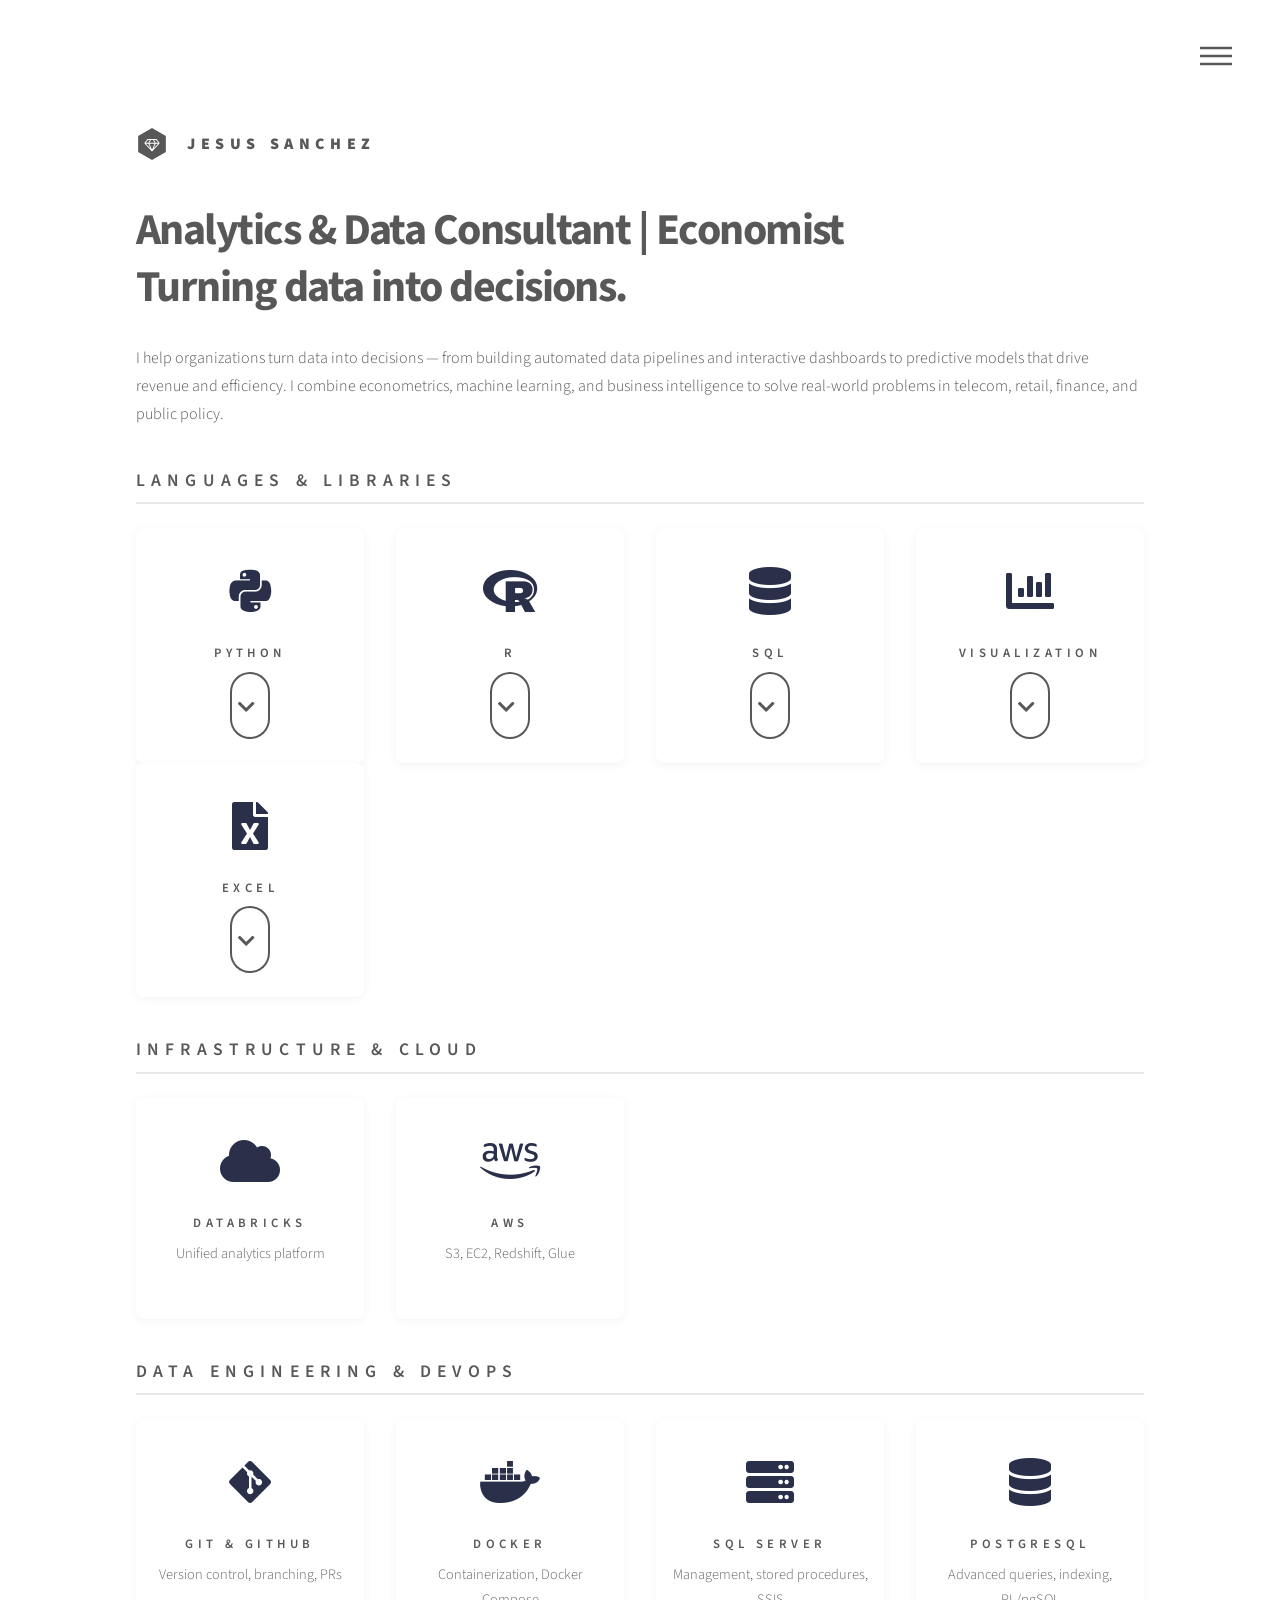
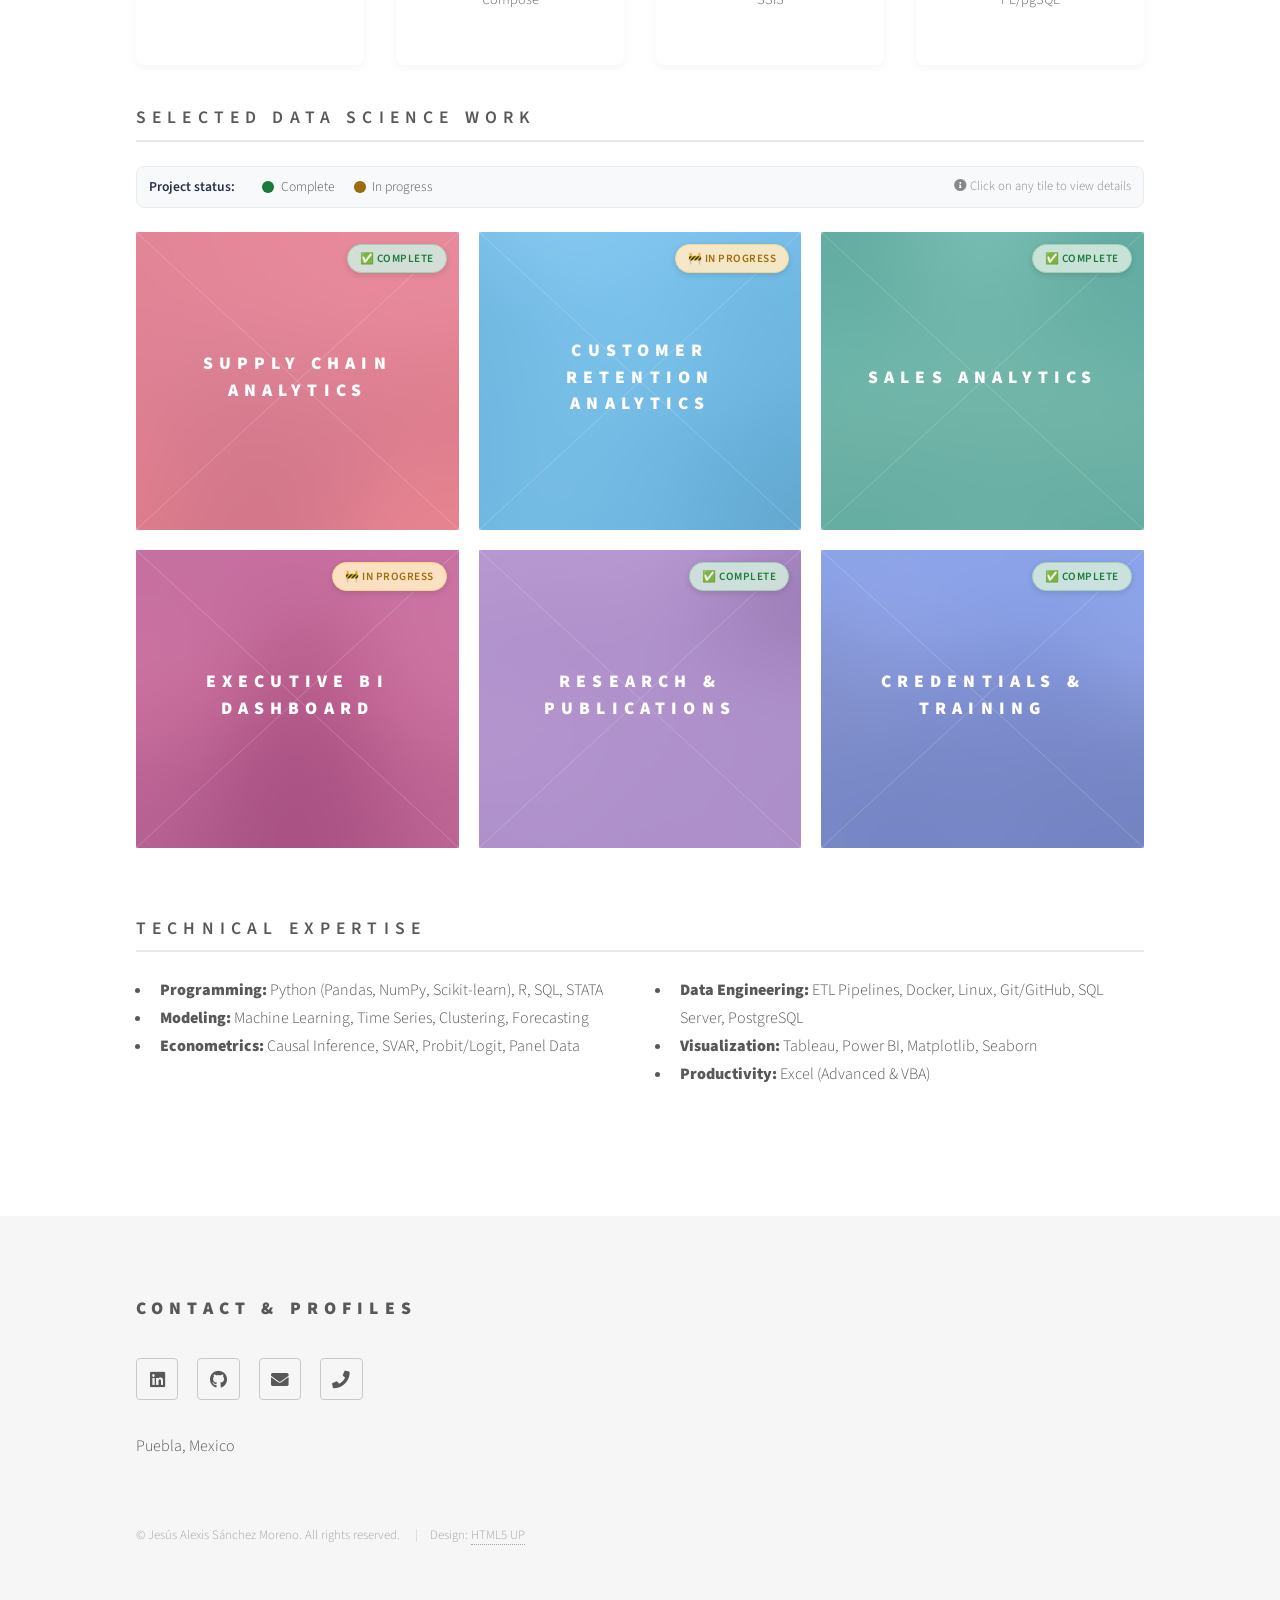
==== commit 69a35d22: "data engenering" ====
--- a/index.html
+++ b/index.html
@@ -271,7 +271,7 @@
                             </div>
                         </div>
                     </div>
-                    <!-- SQL -->
+                    <!-- SQL (sin motores específicos para evitar duplicidad) -->
                     <div class="col-3 col-6-medium col-12-small">
                         <div class="tool-card">
                             <div class="icon"><i class="fas fa-database"></i></div>
@@ -279,12 +279,11 @@
                             <button class="toggle-libs"><span class="fas fa-chevron-down"></span></button>
                             <div class="libs-list">
                                 <ul>
-                                    <li>PostgreSQL</li>
-                                    <li>MySQL</li>
-                                    <li>SQL Server</li>
-                                    <li>CTEs</li>
+                                    <li>CTEs (Common Table Expressions)</li>
                                     <li>Window Functions</li>
                                     <li>Query Optimization</li>
+                                    <li>Complex Joins</li>
+                                    <li>Subqueries & Derived Tables</li>
                                 </ul>
                             </div>
                         </div>
@@ -345,6 +344,39 @@
                     </div>
                 </div>
 
+                <!-- ===== SECCIÓN DATA ENGINEERING & DEVOPS (sin duplicar motores) ===== -->
+                <h2 class="section-title">Data Engineering & DevOps</h2>
+                <div class="row">
+                    <div class="col-3 col-6-medium col-12-small">
+                        <div class="cloud-card">
+                            <div class="icon"><i class="fab fa-git-alt"></i></div>
+                            <h4>Git & GitHub</h4>
+                            <p style="font-size:0.9rem; color:#666;">Version control, branching, PRs</p>
+                        </div>
+                    </div>
+                    <div class="col-3 col-6-medium col-12-small">
+                        <div class="cloud-card">
+                            <div class="icon"><i class="fab fa-docker"></i></div>
+                            <h4>Docker</h4>
+                            <p style="font-size:0.9rem; color:#666;">Containerization, Docker Compose</p>
+                        </div>
+                    </div>
+                    <div class="col-3 col-6-medium col-12-small">
+                        <div class="cloud-card">
+                            <div class="icon"><i class="fas fa-server"></i></div>
+                            <h4>SQL Server</h4>
+                            <p style="font-size:0.9rem; color:#666;">Management, stored procedures, SSIS</p>
+                        </div>
+                    </div>
+                    <div class="col-3 col-6-medium col-12-small">
+                        <div class="cloud-card">
+                            <div class="icon"><i class="fas fa-database"></i></div>
+                            <h4>PostgreSQL</h4>
+                            <p style="font-size:0.9rem; color:#666;">Advanced queries, indexing, PL/pgSQL</p>
+                        </div>
+                    </div>
+                </div>
+
                 <!-- Projects -->
                 <h2 class="section-title">Selected Data Science Work</h2>
 
@@ -364,9 +396,7 @@
 
                 <section class="tiles">
 
-                    <!-- ======================================================== -->
-                    <!-- PROJECT 1: SUPPLY CHAIN ANALYTICS ✅ COMPLETE              -->
-                    <!-- ======================================================== -->
+                    <!-- PROJECT 1: SUPPLY CHAIN ANALYTICS ✅ COMPLETE -->
                     <article class="style1 project-tile">
                         <span class="project-status status-complete">Complete</span>
                         <span class="image"><img src="images/pic01.jpg" alt="Supply Chain Analytics" /></span>
@@ -381,9 +411,7 @@
                         </a>
                     </article>
 
-                    <!-- ======================================================== -->
-                    <!-- PROJECT 2: CUSTOMER RETENTION ANALYTICS 🚧 IN PROGRESS   -->
-                    <!-- ======================================================== -->
+                    <!-- PROJECT 2: CUSTOMER RETENTION ANALYTICS 🚧 IN PROGRESS -->
                     <article class="style2 project-tile">
                         <span class="project-status status-progress">In progress</span>
                         <span class="image"><img src="images/pic02.jpg" alt="Customer Retention Analytics" /></span>
@@ -399,9 +427,7 @@
                         </a>
                     </article>
 
-                    <!-- ======================================================== -->
-                    <!-- PROJECT 3: SALES ANALYTICS ✅ COMPLETE                    -->
-                    <!-- ======================================================== -->
+                    <!-- PROJECT 3: SALES ANALYTICS ✅ COMPLETE -->
                     <article class="style3 project-tile">
                         <span class="project-status status-complete">Complete</span>
                         <span class="image"><img src="images/pic03.jpg" alt="Sales Analytics" /></span>
@@ -416,9 +442,7 @@
                         </a>
                     </article>
 
-                    <!-- ======================================================== -->
-                    <!-- PROJECT 4: EXECUTIVE BI DASHBOARD 🚧 IN PROGRESS          -->
-                    <!-- ======================================================== -->
+                    <!-- PROJECT 4: EXECUTIVE BI DASHBOARD 🚧 IN PROGRESS -->
                     <article class="style4 project-tile">
                         <span class="project-status status-progress">In progress</span>
                         <span class="image"><img src="images/pic04.jpg" alt="Executive BI Dashboard" /></span>
@@ -434,9 +458,7 @@
                         </a>
                     </article>
 
-                    <!-- ======================================================== -->
-                    <!-- PROJECT 5: RESEARCH & PUBLICATIONS ✅ COMPLETE (UPDATED)  -->
-                    <!-- ======================================================== -->
+                    <!-- PROJECT 5: RESEARCH & PUBLICATIONS ✅ COMPLETE -->
                     <article class="style5 project-tile">
                         <span class="project-status status-complete">Complete</span>
                         <span class="image"><img src="images/pic05.jpg" alt="Research & Publications" /></span>
@@ -451,9 +473,7 @@
                         </a>
                     </article>
 
-                    <!-- ======================================================== -->
-                    <!-- PROJECT 6: CREDENTIALS & TRAINING ✅ COMPLETE (UPDATED)   -->
-                    <!-- ======================================================== -->
+                    <!-- PROJECT 6: CREDENTIALS & TRAINING ✅ COMPLETE -->
                     <article class="style6 project-tile">
                         <span class="project-status status-complete">Complete</span>
                         <span class="image"><img src="images/pic06.jpg" alt="Credentials & Training" /></span>
@@ -484,7 +504,8 @@
                     </div>
                     <div class="col-6 col-12-medium">
                         <ul>
-                            <li><b>Data Engineering:</b> ETL Pipelines, Docker, Linux, Git/GitHub</li>
+                            <!-- Incluimos los motores aquí también, como parte del stack de ingeniería -->
+                            <li><b>Data Engineering:</b> ETL Pipelines, Docker, Linux, Git/GitHub, SQL Server, PostgreSQL</li>
                             <li><b>Visualization:</b> Tableau, Power BI, Matplotlib, Seaborn</li>
                             <li><b>Productivity:</b> Excel (Advanced & VBA)</li>
                         </ul>
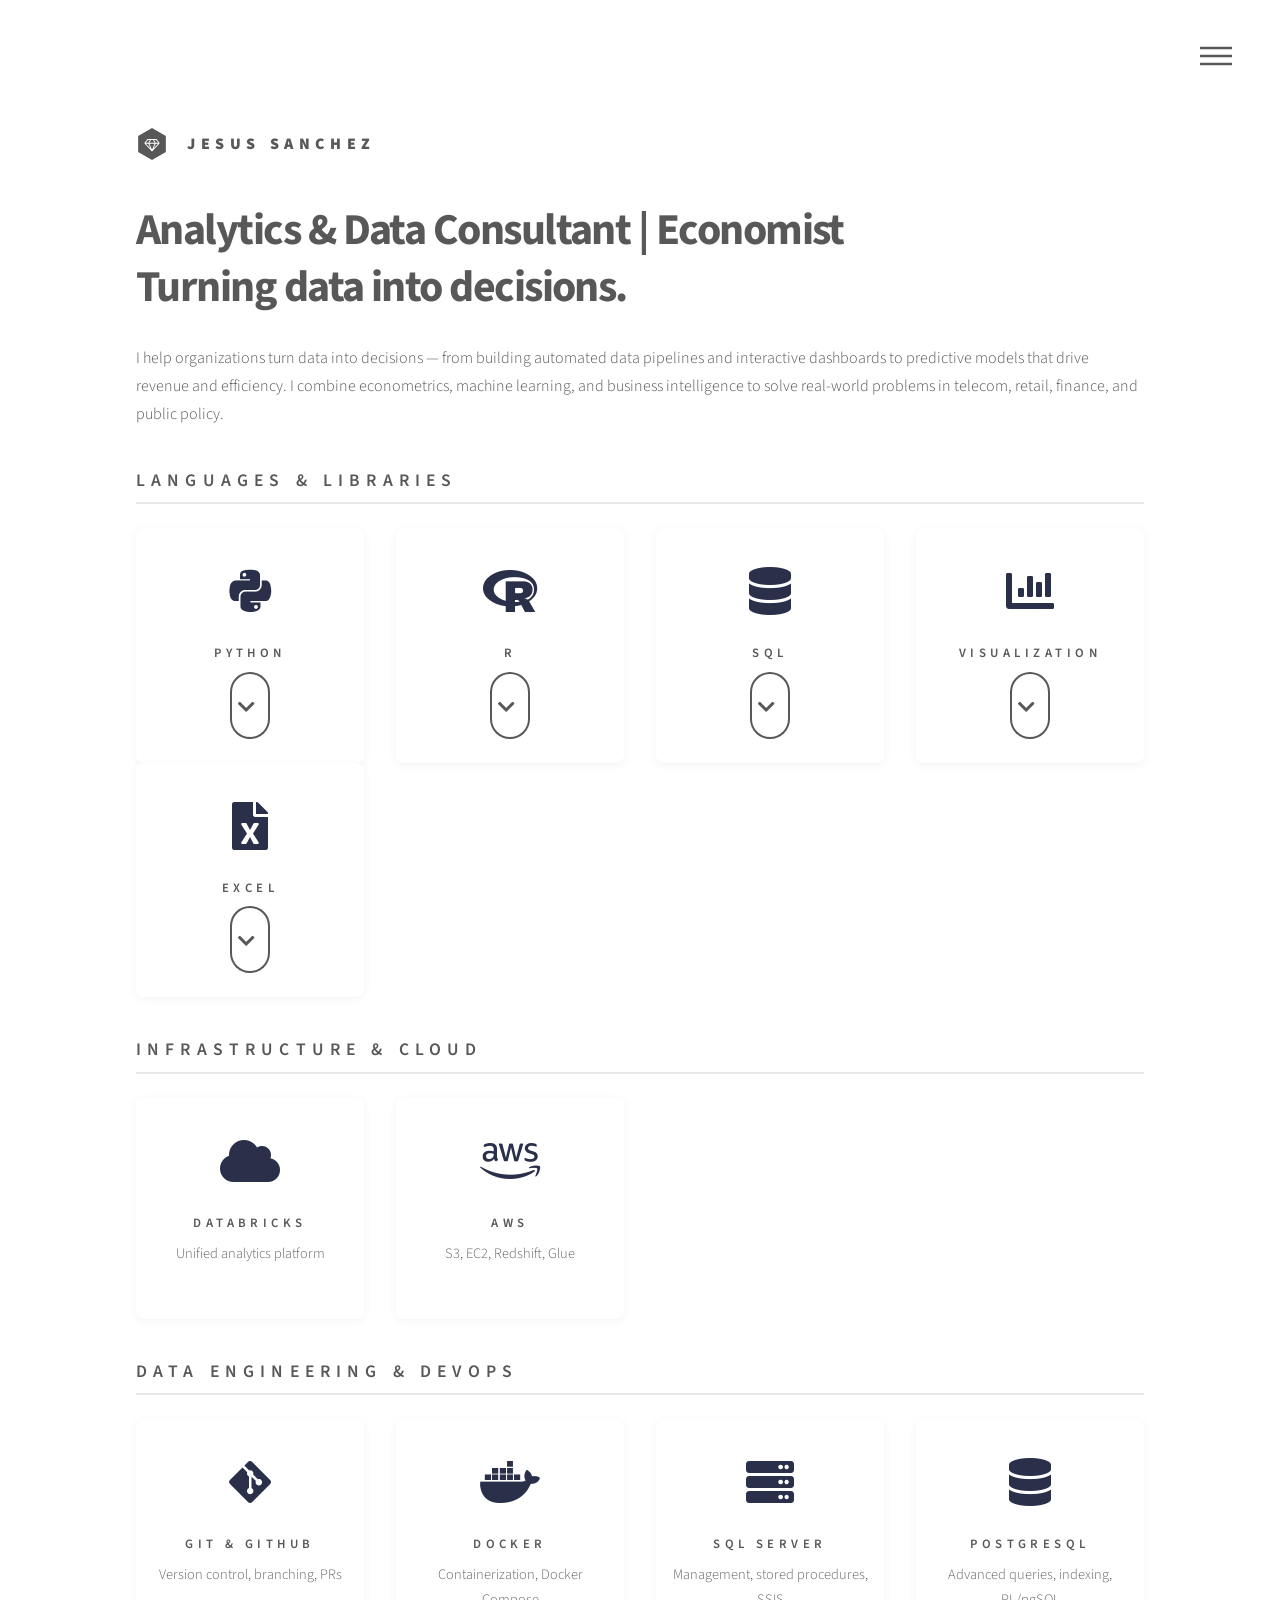
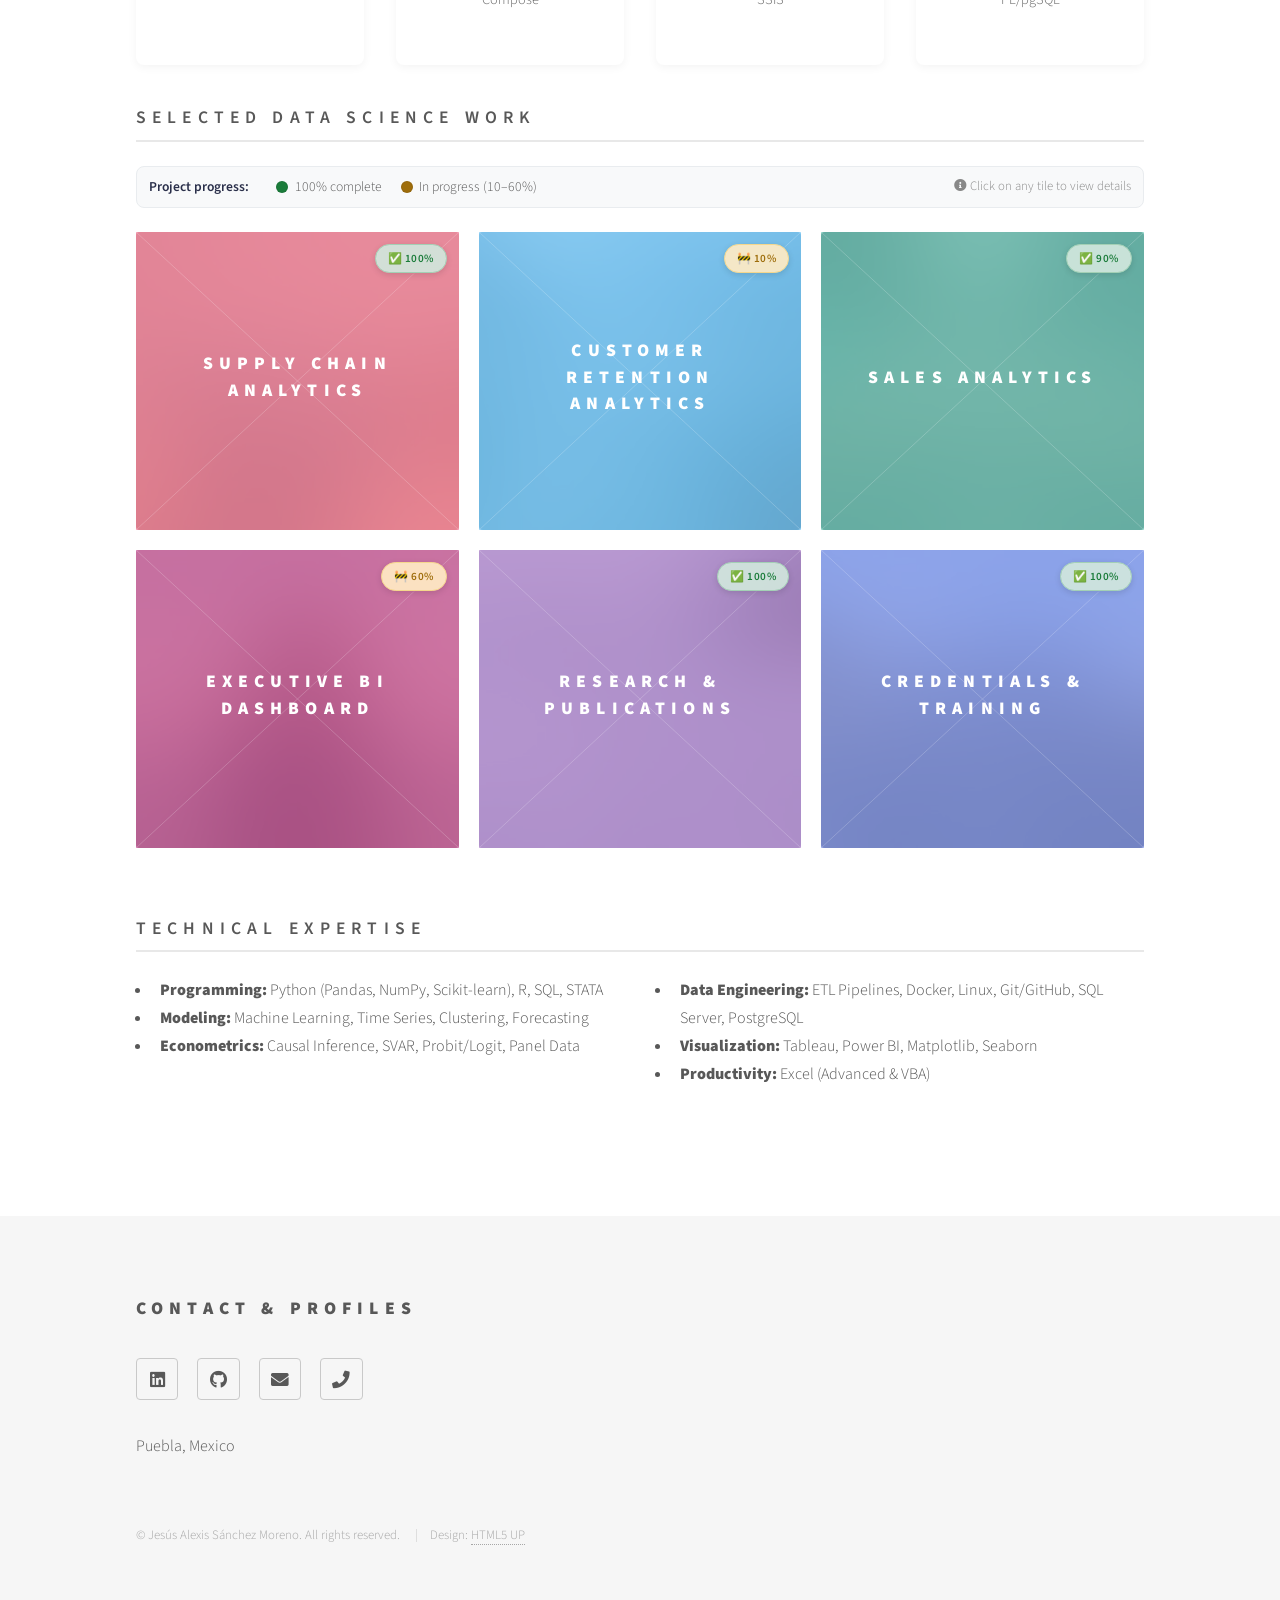
==== commit ca1bb6a5: "percentage added" ====
--- a/index.html
+++ b/index.html
@@ -382,12 +382,12 @@
 
                 <!-- Status Legend -->
                 <div class="status-legend">
-                    <span style="font-weight:600; color:#2a2f4a; margin-right:0.5rem;">Project status:</span>
+                    <span style="font-weight:600; color:#2a2f4a; margin-right:0.5rem;">Project progress:</span>
                     <span class="status-legend-item">
-                        <span class="dot dot-complete"></span> Complete
+                        <span class="dot dot-complete"></span> 100% complete
                     </span>
                     <span class="status-legend-item">
-                        <span class="dot dot-progress"></span> In progress
+                        <span class="dot dot-progress"></span> In progress (10–60%)
                     </span>
                     <span style="font-size:0.8rem; color:#888; margin-left:auto;">
                         <i class="fas fa-info-circle"></i> Click on any tile to view details
@@ -396,9 +396,9 @@
 
                 <section class="tiles">
 
-                    <!-- PROJECT 1: SUPPLY CHAIN ANALYTICS ✅ COMPLETE -->
+                    <!-- PROJECT 1: SUPPLY CHAIN ANALYTICS 100% -->
                     <article class="style1 project-tile">
-                        <span class="project-status status-complete">Complete</span>
+                        <span class="project-status status-complete">100%</span>
                         <span class="image"><img src="images/pic01.jpg" alt="Supply Chain Analytics" /></span>
                         <a href="1.supply_chain.html">
                             <h2>Supply Chain Analytics</h2>
@@ -411,9 +411,9 @@
                         </a>
                     </article>
 
-                    <!-- PROJECT 2: CUSTOMER RETENTION ANALYTICS 🚧 IN PROGRESS -->
+                    <!-- PROJECT 2: CUSTOMER RETENTION ANALYTICS 10% -->
                     <article class="style2 project-tile">
-                        <span class="project-status status-progress">In progress</span>
+                        <span class="project-status status-progress">10%</span>
                         <span class="image"><img src="images/pic02.jpg" alt="Customer Retention Analytics" /></span>
                         <a href="2.customer_retention.html">
                             <h2>Customer Retention Analytics</h2>
@@ -427,9 +427,9 @@
                         </a>
                     </article>
 
-                    <!-- PROJECT 3: SALES ANALYTICS ✅ COMPLETE -->
+                    <!-- PROJECT 3: SALES ANALYTICS 90% -->
                     <article class="style3 project-tile">
-                        <span class="project-status status-complete">Complete</span>
+                        <span class="project-status status-complete">90%</span>
                         <span class="image"><img src="images/pic03.jpg" alt="Sales Analytics" /></span>
                         <a href="3.sales_analytics.html">
                             <h2>Sales Analytics</h2>
@@ -442,9 +442,9 @@
                         </a>
                     </article>
 
-                    <!-- PROJECT 4: EXECUTIVE BI DASHBOARD 🚧 IN PROGRESS -->
+                    <!-- PROJECT 4: EXECUTIVE BI DASHBOARD 60% -->
                     <article class="style4 project-tile">
-                        <span class="project-status status-progress">In progress</span>
+                        <span class="project-status status-progress">60%</span>
                         <span class="image"><img src="images/pic04.jpg" alt="Executive BI Dashboard" /></span>
                         <a href="4.executive_dashboard.html">
                             <h2>Executive BI Dashboard</h2>
@@ -458,9 +458,9 @@
                         </a>
                     </article>
 
-                    <!-- PROJECT 5: RESEARCH & PUBLICATIONS ✅ COMPLETE -->
+                    <!-- PROJECT 5: RESEARCH & PUBLICATIONS 100% -->
                     <article class="style5 project-tile">
-                        <span class="project-status status-complete">Complete</span>
+                        <span class="project-status status-complete">100%</span>
                         <span class="image"><img src="images/pic05.jpg" alt="Research & Publications" /></span>
                         <a href="5.publications.html">
                             <h2>Research & Publications</h2>
@@ -473,9 +473,9 @@
                         </a>
                     </article>
 
-                    <!-- PROJECT 6: CREDENTIALS & TRAINING ✅ COMPLETE -->
+                    <!-- PROJECT 6: CREDENTIALS & TRAINING 100% -->
                     <article class="style6 project-tile">
-                        <span class="project-status status-complete">Complete</span>
+                        <span class="project-status status-complete">100%</span>
                         <span class="image"><img src="images/pic06.jpg" alt="Credentials & Training" /></span>
                         <a href="6.certificates.html">
                             <h2>Credentials & Training</h2>
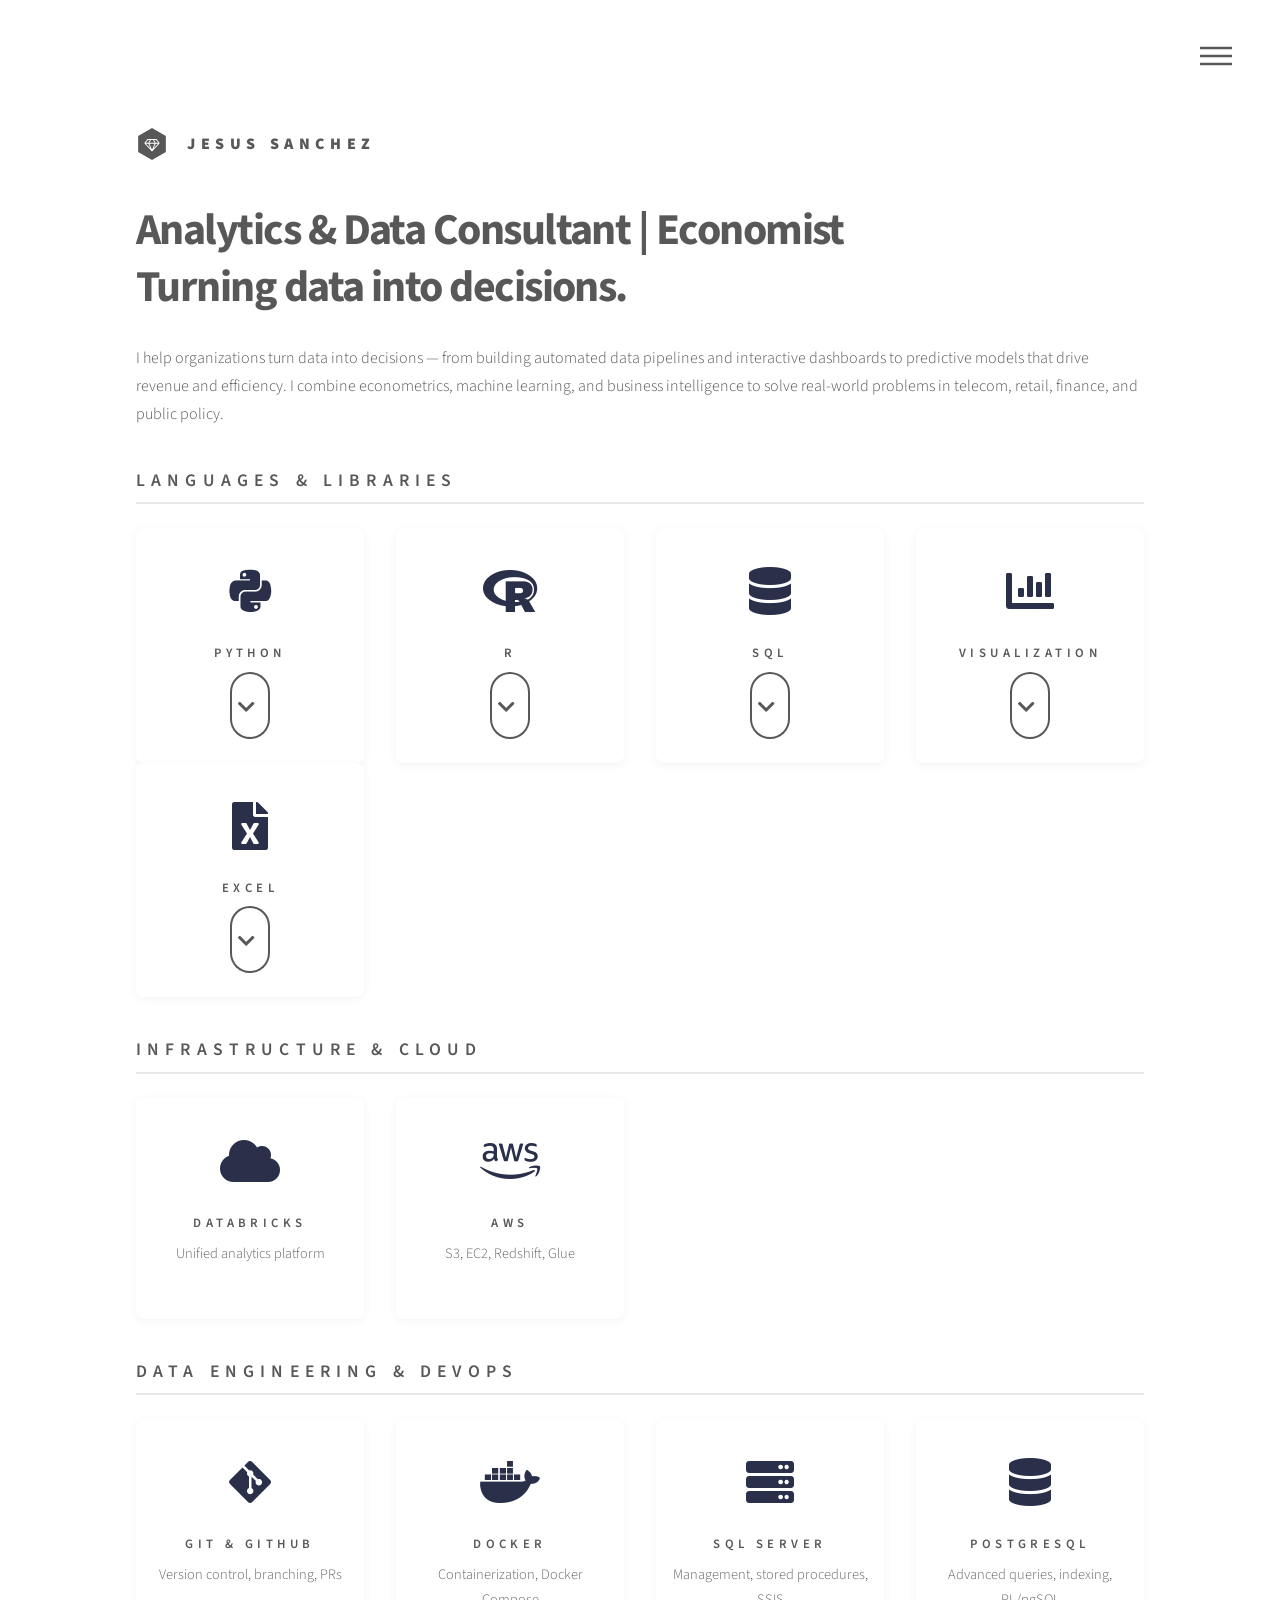
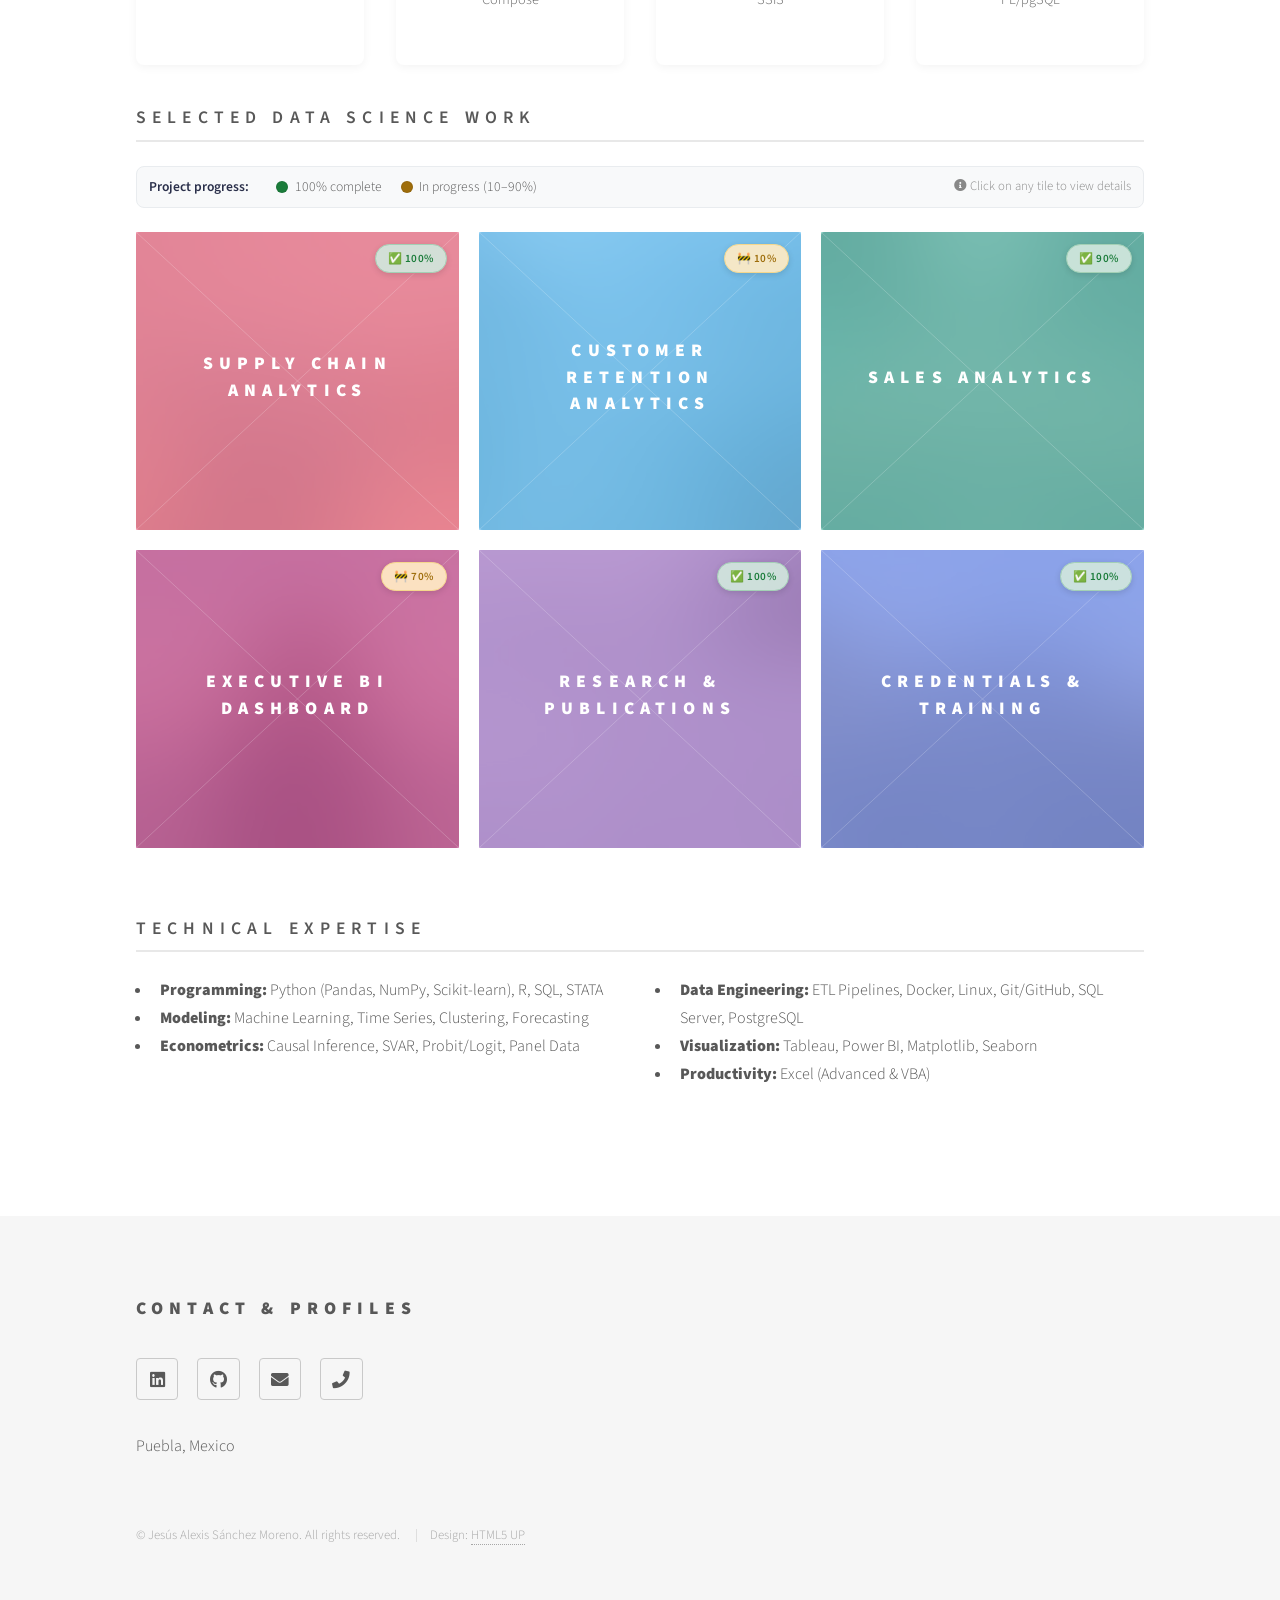
==== commit 0f604bbf: "sales analytics starting dashboard" ====
--- a/index.html
+++ b/index.html
@@ -387,7 +387,7 @@
                         <span class="dot dot-complete"></span> 100% complete
                     </span>
                     <span class="status-legend-item">
-                        <span class="dot dot-progress"></span> In progress (10–60%)
+                        <span class="dot dot-progress"></span> In progress (10–90%)
                     </span>
                     <span style="font-size:0.8rem; color:#888; margin-left:auto;">
                         <i class="fas fa-info-circle"></i> Click on any tile to view details
@@ -442,9 +442,9 @@
                         </a>
                     </article>
 
-                    <!-- PROJECT 4: EXECUTIVE BI DASHBOARD 60% -->
+                    <!-- PROJECT 4: EXECUTIVE BI DASHBOARD 70% -->
                     <article class="style4 project-tile">
-                        <span class="project-status status-progress">60%</span>
+                        <span class="project-status status-progress">70%</span>
                         <span class="image"><img src="images/pic04.jpg" alt="Executive BI Dashboard" /></span>
                         <a href="4.executive_dashboard.html">
                             <h2>Executive BI Dashboard</h2>
